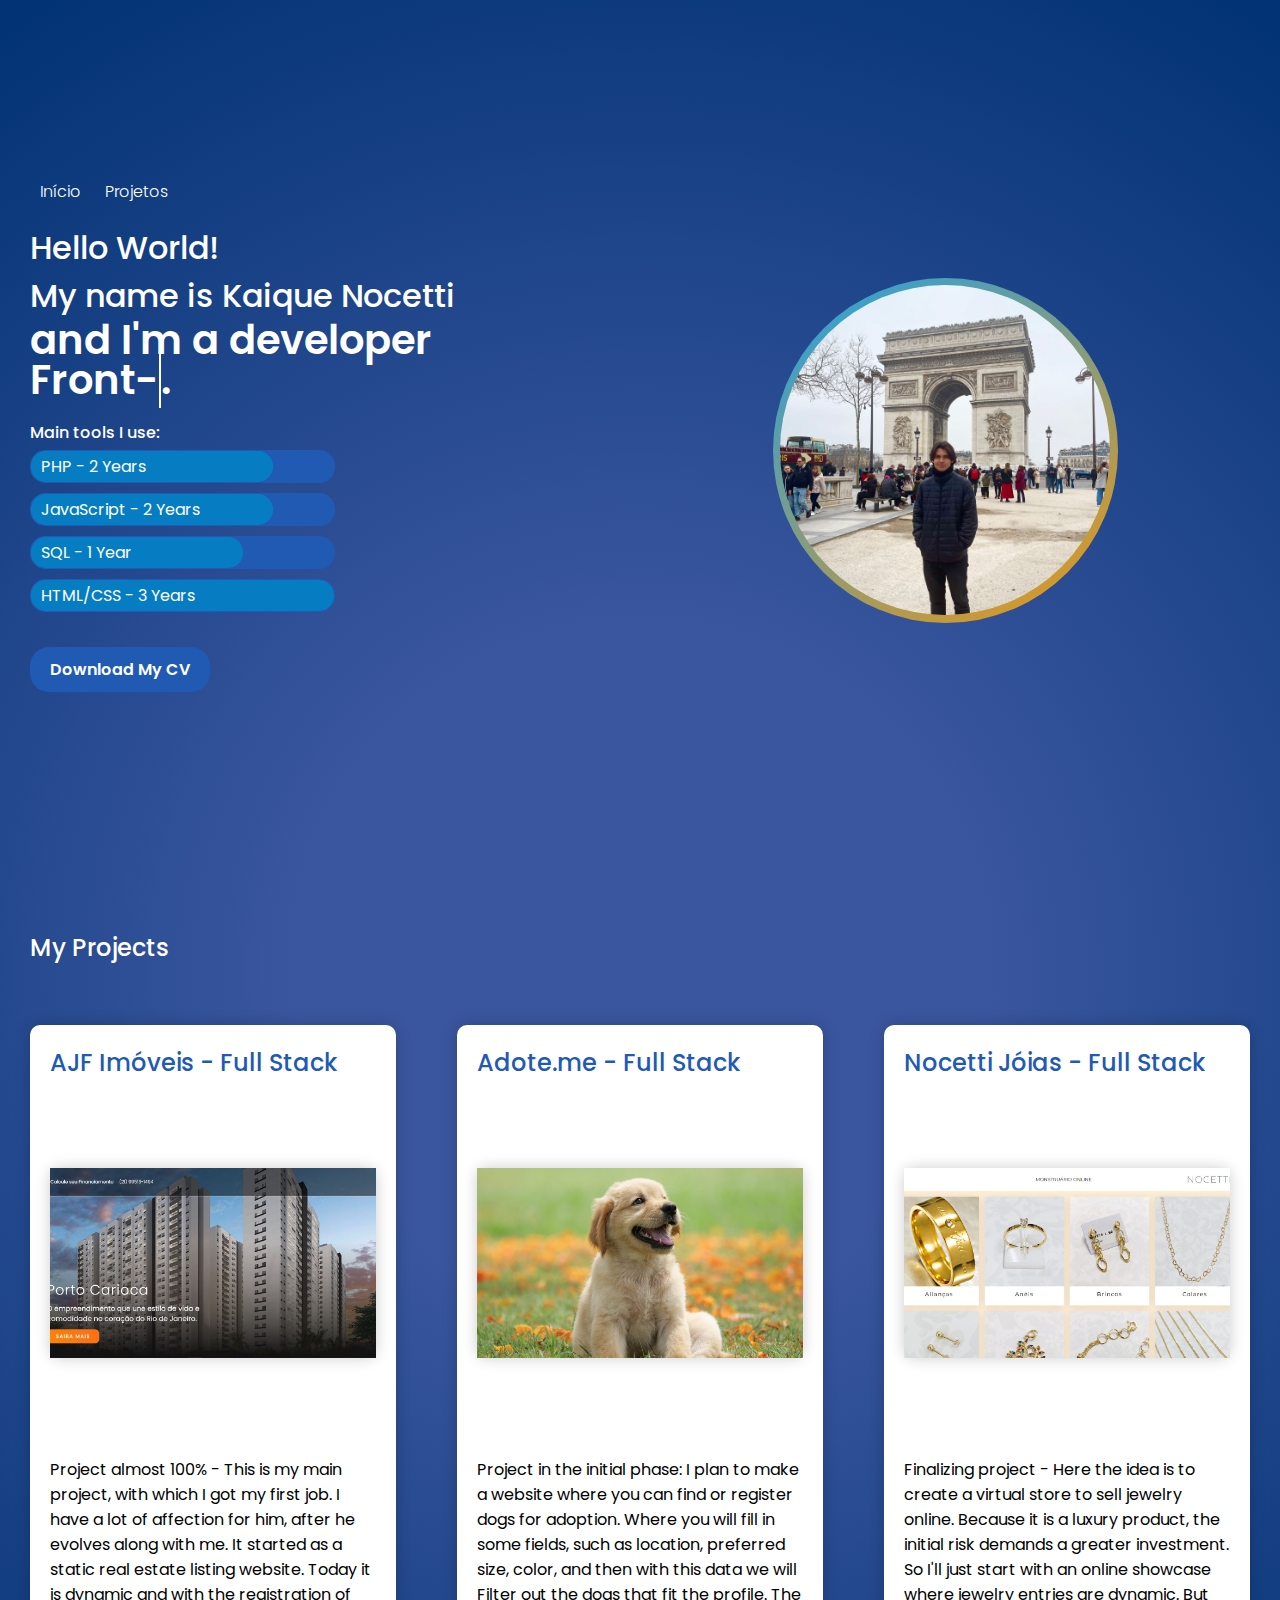
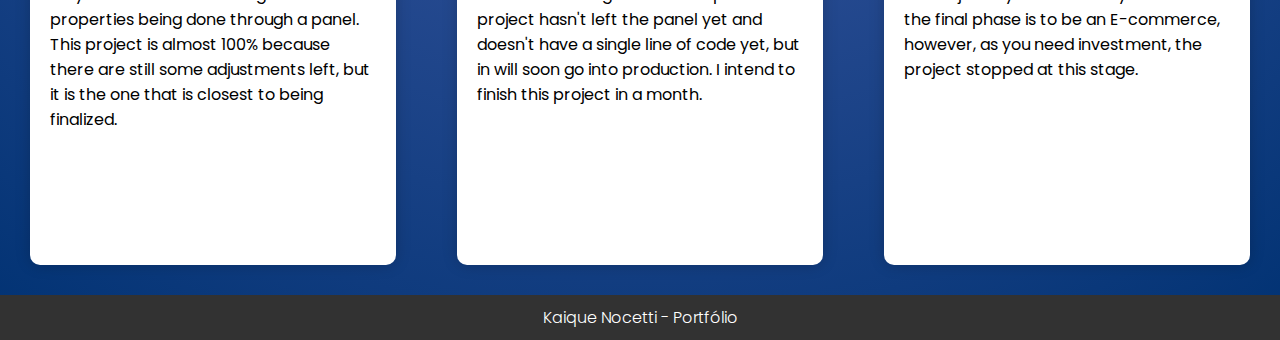
==== index.html @ 26775c8d "Update index.html" ====
<html><!DOCTYPE html>
<html>
<head>
 <meta charset="utf-8">
 <meta name="viewport" content="width=device-width, initial-scale=1">
 <title>Kaique Dev - Portfólio</title>
 <link rel="stylesheet" type="text/css" href="style.css">
 <link rel="stylesheet" href="https://cdnjs.cloudflare.com/ajax/libs/font-awesome/6.4.0/css/all.min.css" integrity="sha512-iecdLmaskl7CVkqkXNQ/ZH/XLlvWZOJyj7Yy7tcenmpD1ypASozpmT/E0iPtmFIB46ZmdtAc9eNBvH0H/ZpiBw==" crossorigin="anonymous" referrerpolicy="no-referrer" />
 <link rel="icon" href="img/logo.png">
</head>
<body class="bg">
<div class="hv100 w100 js-btw al-center p30 m-column">
<div class="js-btw column w50 h100 g20">
<header>
<a href="https://kaiqueno7.github.io/portifolio/">Início</a>
<button id="scroll">Projetos</button>
</header>

<div class="content-box">
 <h2>Hello World!</h2>
 <h2>My name is Kaique Nocetti</h2>
 <h1>and I'm a developer</h1>
 <h1><span class="text-animation" id="text-animation"></span>.</h1>	
</div>	
<div class="w50 js-center al-start column content-box">
 <p class="t-w">Main tools I use:</p>
 <div class="progress">
 <div class="temp w80">PHP - 2 Years</div>
 </div>
 <div class="progress">
   <div class="temp w80">JavaScript - 2 Years</div>
  </div>
  <div class="progress">
   <div class="temp w70">SQL - 1 Year</div>
  </div>
  <div class="progress">
   <div class="temp w100">HTML/CSS - 3 Years</div>
  </div>
  <a href="cv/KaiqueNocetti.pdf">Download My CV</a>
 </div>
<ul class="w100 js-start al-center sci">
  <li><a href="https://github.com/KaiqueNo7" target="_blank"><i class="fa-brands fa-github"></i></a></li>
  <li><a href="https://www.linkedin.com/in/kaique-nocetti-9950b7212/" target="_blank"><i class="fa-brands fa-linkedin"></i></a></li>
  <li><a href="https://www.youtube.com/channel/UCOuMMc9V-acGRgJgxd-MBmw" target="_blank"><i class="fa-brands fa-youtube"></i></a></li>
 </ul>
 </div>	
 <div class="w50 js-center al-center h100">
  <div class="circle">
   <img src="img/eu.jpeg"  alt="Minha foto">
  </div>
 </div>
</div>
<h2 class="t-w p30">My Projects</h2>
<div id="#projects" class="hv100 js-btw w100 p30 m-column">
 <div class="w33 js-btw al-start column card p20">
  <p class="t-b">AJF Imóveis - Full Stack</p>
  <div class="card-img js-center al-center m10-0">
   <img src="img/ajfimoveis.jpg" alt="Imagem do Site">
   <a href="https://ajfimoveis.com.br" target="_blank">Access</a>
  </div>
  <p class="m10-0 h300">Project almost 100% - This is my main project, with which I got my first job.
  I have a lot of affection for him, after he evolves along with me. It started as a static real estate listing website.
  Today it is dynamic and with the registration of properties being done through a panel. This project is almost 100%
  because there are still some adjustments left, but it is the one that is closest to being finalized.
  </p>
  <div class="w50 js-btw al-start">
   <i class="fa-brands fa-php php"></i>
   <i class="fa-brands fa-js js"></i>
   <i class="fa-brands fa-html5 html"></i>
   <i class="fa-brands fa-css3-alt css"></i>
  </div>
 </div>
 <div class="w33 js-btw al-start column card p20">
  <p class="t-b">Adote.me - Full Stack</p>
  <div class="card-img js-center al-center m10-0">
  <img src="img/adote-me.jpg" alt="Imagem do Site">
  <a href="#">Under development</a>
 </div>
<p class="m10-0 h300">Project in the initial phase: I plan to make a website where you can find or register dogs for
 adoption. Where you will fill in some fields, such as location, preferred size,  color, and then with this data we will
 Filter out the dogs that fit the profile. The project hasn't left the panel yet and doesn't have a single line of code yet, but in
 will soon go into production. I intend to finish this project in a month.
</p>
<div class="w50 js-btw al-start">
 <i class="fa-brands fa-php php"></i>
 <i class="fa-brands fa-js js"></i>
 <i class="fa-brands fa-html5 html"></i>
 <i class="fa-brands fa-css3-alt css"></i>
</div>
</div>
<div class="w33 js-btw al-start column card p20">
 <p class="t-b">Nocetti Jóias - Full Stack</p>
 <div class="card-img js-center al-center m10-0">
  <img src="img/nocettis.jpg" alt="Imagem do Site">
  <a href="#">Under development</a>
 </div>

 <p class="m10-0 h300">Finalizing project - Here the idea is to create a virtual store to sell jewelry online.
  Because it is a luxury product, the initial risk demands a greater investment. So I'll just start with
  an online showcase where jewelry entries are dynamic. But the final phase is to be an E-commerce, however, as you need
  investment, the project stopped at this stage.
 </p>
 <div class="w50 js-btw al-start">
   <i class="fa-brands fa-php php"></i>
   <i class="fa-brands fa-js js"></i>
   <i class="fa-brands fa-html5 html"></i>
   <i class="fa-brands fa-css3-alt css"></i>
  </div>
 </div>
</div>
<footer><p>Kaique Nocetti - Portfólio</p></footer>
</body>
<script type="module" src="scripts.js"></script>
</html>
---- style.css ----
@import url('https://fonts.googleapis.com/css?family=Poppins: 100,200,300,400,500,600,700,800,900');

* {
	margin: 0;
	padding: 0;
	box-sizing: border-box;
	font-family: 'Poppins',sans-serif;
}

:root {
	--background: radial-gradient(circle, rgba(58,86,159,1) 29%, rgba(2,51,116,1) 98%);
	--branco: #fff;
	--vermelho: #f00;
	--azul: #215ab3;
	--sombra: 0 0 15px rgba(0,0,0,0.2);
	--php: #7a86b8;
	--js: #f0db4f;
	--htlm: #e34c26;
	--css: #264de4;
}

.t-w {
	font-weight: 500;
	color: var(--branco);
}

.t-b {
	font-size: 1.5em;
	font-weight: 500;
	color: var(--azul);
}

.css {
	color: var(--css);
}

.js {
	color: var(--js);
}

.html {
	color: var(--htlm);
}

.php {
	color: var(--php);
}

.bg {
	background: var(--background);
}

.h100 {
	height: 100%;
}

.h300 {
	height: 300px;
}

.hv100 {
	min-height: 100vh;
}

.w10 {
    width: 10%;
}

.w20 {
    width: 20%;
}

.w30 {
    width: 30%;
}

.w33 {
    width: 30%;
}

.w40 {
    width: 40%;
}

.w50 {
    width: 50%;
}

.w60 {
    width: 60%;
}

.w70 {
    width: 70%;
}

.w80 {
    width: 80%;
}

.w90 {
    width: 90%;
}

.w100 {
    width: 100%;
}

.g20 {
	gap: 20px;
}

.p10 {
    padding: 10px;
}

.p20 {
    padding: 20px;
}

.p30 {
    padding: 30px;
}

.p40 {
    padding: 40px;
}

.p50 {
    padding: 50px;
}

.p60 {
    padding: 60px;
}

.p70 {
    padding: 70px;
}

.p80 {
    padding: 80px;
}

.p90 {
    padding: 90px;
}

.m10-0 {
	margin: 10px 0;
}

.p100 {
    padding: 100px;
}

.p30-10 {
    padding: 30px 10px;
}

.p10-30 {
    padding: 10px 30px;
}

.p24-08 {
    padding: 24px 08px;
}

.m10 {
    margin: 10px;
}

.m20 {
    margin: 20px;
}

.m30 {
    margin: 30px;
}

.m40 {
    margin: 40px;
}

.m50 {
    margin: 50px;
}

.m60 {
    margin: 60px;
}

.m70 {
    margin: 70px;
}

.m80 {
    margin: 80px;
}

.m90 {
    margin: 90px;
}

.m100 {
    margin: 100px;
}

.m30-10 {
    margin: 30px 10px;
}

.m10-30 {
    margin: 10px 30px;
}

.m24-08 {
    margin: 24px 08px;
}

.js-start {
    position: relative;
    display: flex;
    justify-content: start;
}

.js-center {
    position: relative;
    display: flex;
    justify-content: center;
}

.js-end {
    position: relative;
    display: flex;
    justify-content: end;
}

.js-btw {
    position: relative;
    display: flex;
    justify-content: space-between;
}

.js-ard {
    position: relative;
    display: flex;
    justify-content: space-around;
}

.al-start {
    align-items: start;
}

.al-center {
    align-items: center;
}

.al-end {
    align-items: end;
}

.column {
	flex-direction: column;
}

header a,
header button {
	font-size: 1em;
	color: var(--branco);;
	font-weight: 300;
	text-decoration: none;
	margin: 0 10px;
	cursor: pointer;
	transition: 0.3s;
	border: none;
	background: transparent;
}

header a:hover {
	color: #d5d5d5;
}

.circle {
	position: relative;
	width: 345px;
	height: 345px;
	border-radius: 50%;
	display: flex;
    justify-content: center;
    align-items: center;
    overflow: hidden;
}

.circle::before {
	content: '';
	position: absolute;
	inset: -20px 0px;
	background: linear-gradient(325deg, #F4970B, #1BA1ED);
	transition: 0.5s;
	animation: animate 4s linear infinite;
	z-index: 1;
}

.circle:hover::before {
	inset: -10px 140px;
}

@keyframes animate
{
	0% {
		transform: rotate(0deg);
	}

	100% {
		transform: rotate(360deg);
	}
}

.circle::after {
	content: '';
	position: absolute;
	inset: 6px;
	background: var(--branco);;
	border-radius: 50%;
}

.circle img {
	width: 330px;
	height: 330px;
	border-radius: 50%;
	z-index: 2;
}

.content-box h2 {
	color: var(--branco);;
	font-size: 2em;
	font-weight: 500;
}

.content-box h1 {
	color: var(--branco);;
    font-size: 2.5em;
    font-weight: 600;
    line-height: 40px;
}

.text-project h2 {
	color: #333;
	font-size: 2em;
	font-weight: 600;
}

.text-project p {
	color: #333;
    font-size: 1em;
    font-weight: 500;
}

.content-box a {
	position: relative;
	display: inline-block;
	font-size: 1em;
	color: var(--branco);;
	font-weight: 600;
	padding: 10px 20px;
	background: var(--azul);;
	border-radius: 19px;
	margin: 30px 0 10px;
	text-decoration: none;
	z-index: 1;
	transition: 0.5s;
	transform-origin: left;
}

.content-box a:hover {
	background: var(--branco);;
	color: var(--azul);;
}

.sci li {
	list-style: none;
}

.sci li a {
	font-size: 2em;
	text-decoration: none;
	color: var(--branco);;
	margin: 0 10px;
	transition: transform 0.3s;
}

.sci li a i{
	transition: 0.3s;
}

.sci li a:hover i{
	transform: translateY(-10px);
}

.text-animation {
  animation: typing 3s steps(40, end);
  overflow: hidden;
  white-space: nowrap;
  border-right: 2px solid var(--branco);;
}

@keyframes typing {
  from { width: 0 }
}

.progress {
	border: 1px solid var(--azul);
	margin: 5px 0;
	background: var(--azul);
	width: 100%;
	border-radius: 15px;
}

.temp {
	background-color: #067dc2;
	border-radius: 15px;
	padding: 3px 10px;
	color: var(--branco);
}

.card {
	background: var(--branco);
	box-shadow: var(--sombra);
	border-radius: 10px;
}

.card-img {
	position: relative;
	width: 100%;
	height: 190px;
	box-shadow: var(--sombra);
	border-radius: 9px;
}

.card-img a {
	position: relative;
	text-decoration: none;
	padding: 5px 10px;
	background: var(--azul);
	border-radius: 9px;
	color: var(--branco);
	z-index: 3;
	opacity: 0;
	transition: 0.3s;
	transform: scale(0.1);
}

.card-img:hover::before,
.card-img:hover a{
	opacity: 1;
	transform: scale(1);
}

.card-img::before {
	content: '';
    position: absolute;
    bottom: 0;
    left: 0;
    width: 100%;
    height: 100%;
	background: rgba(0,0,0,0.2);
    border-radius: 9px;
	opacity: 0;
    z-index: 2;
	transition: 0.3s;
}

.card-img img {
	position: absolute;
	top: 0;
	left: 0;
	width: 100%;
	height: 100%;
	object-fit: cover;
}

.css, .html, .php, .js {
	font-size: 2em;
}

footer {
	padding: 10px;
	text-align: center;
	background: #323232;
}

footer p {
	color: var(--branco);;
	font-weight: 300;
	font-size: 1em;
}

@media screen and (max-width: 990px) {
	.w50, .w33 {
		width: 100%;
	}

	.card {
		margin: 20px 0;
	}

	.card-img {
		height: 370px;
		margin: 10px 0;
	}

	.m-column {
		flex-direction: column;
	}
}
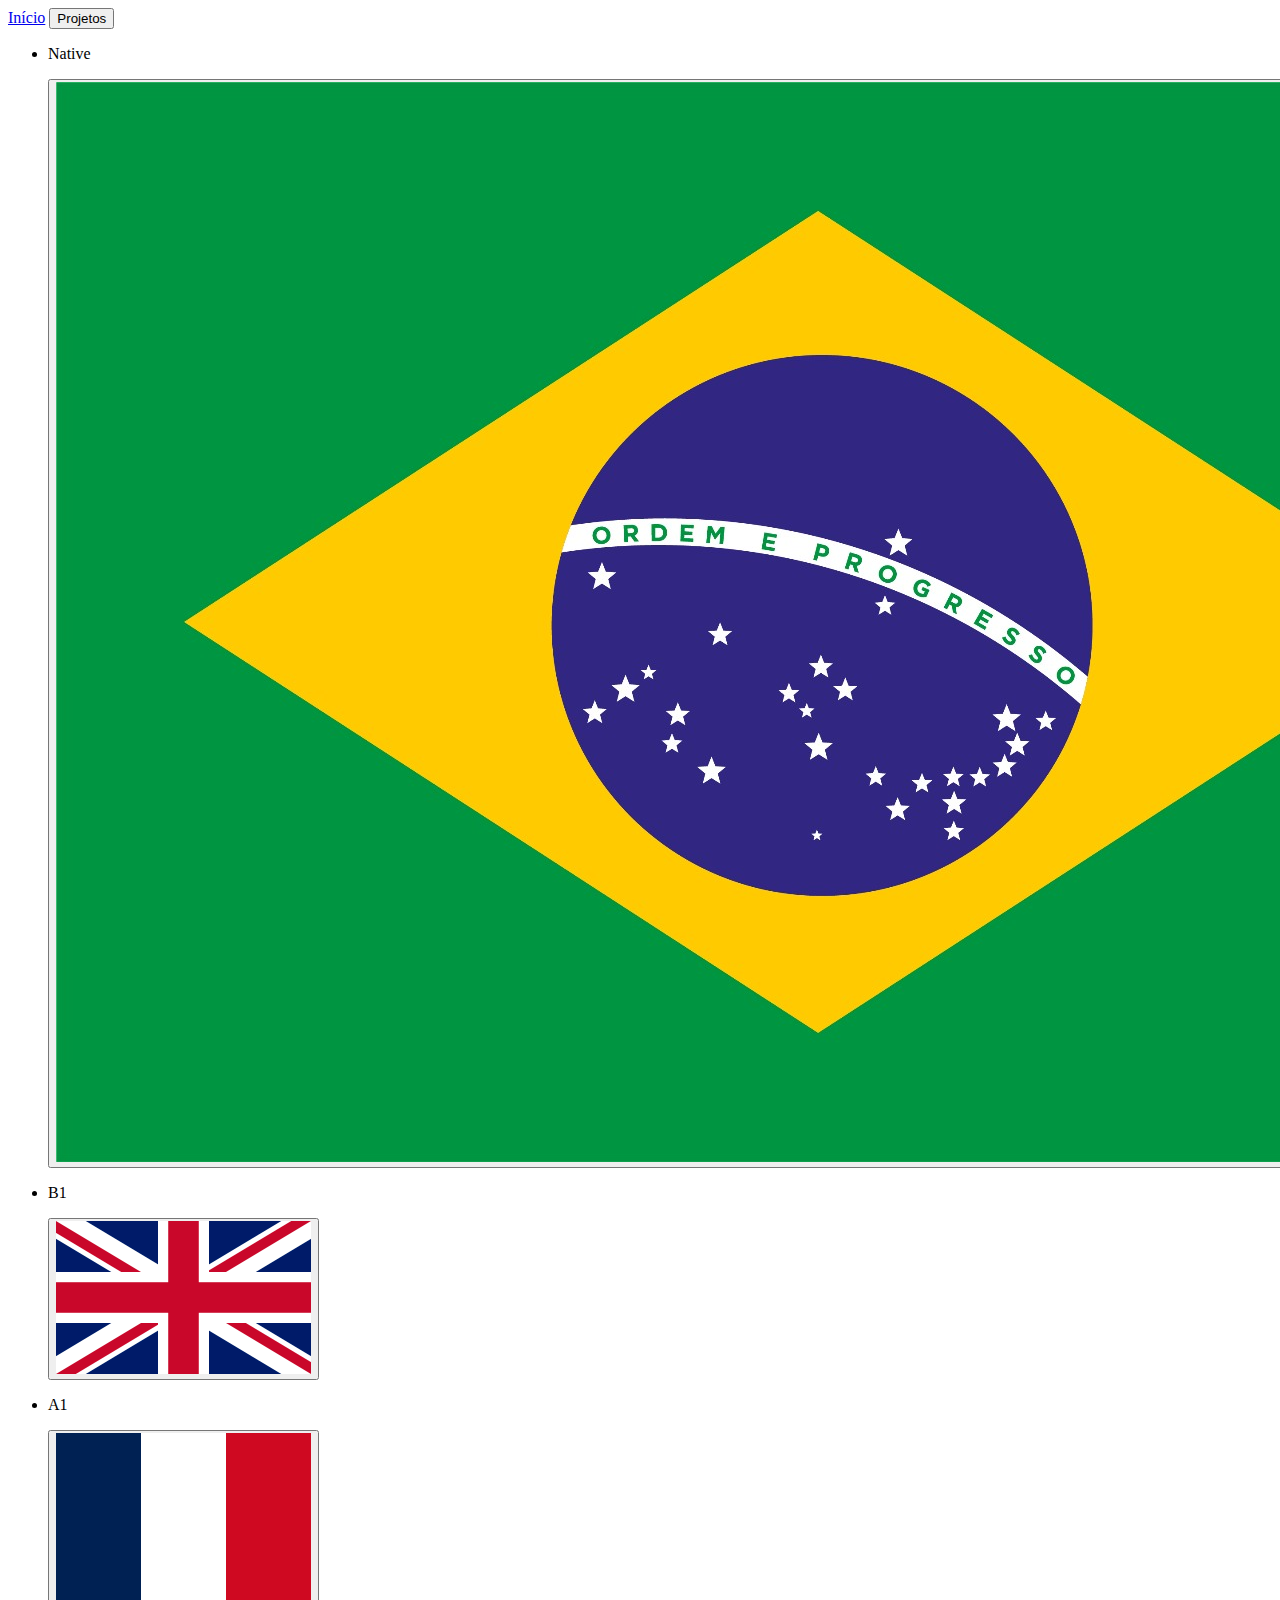
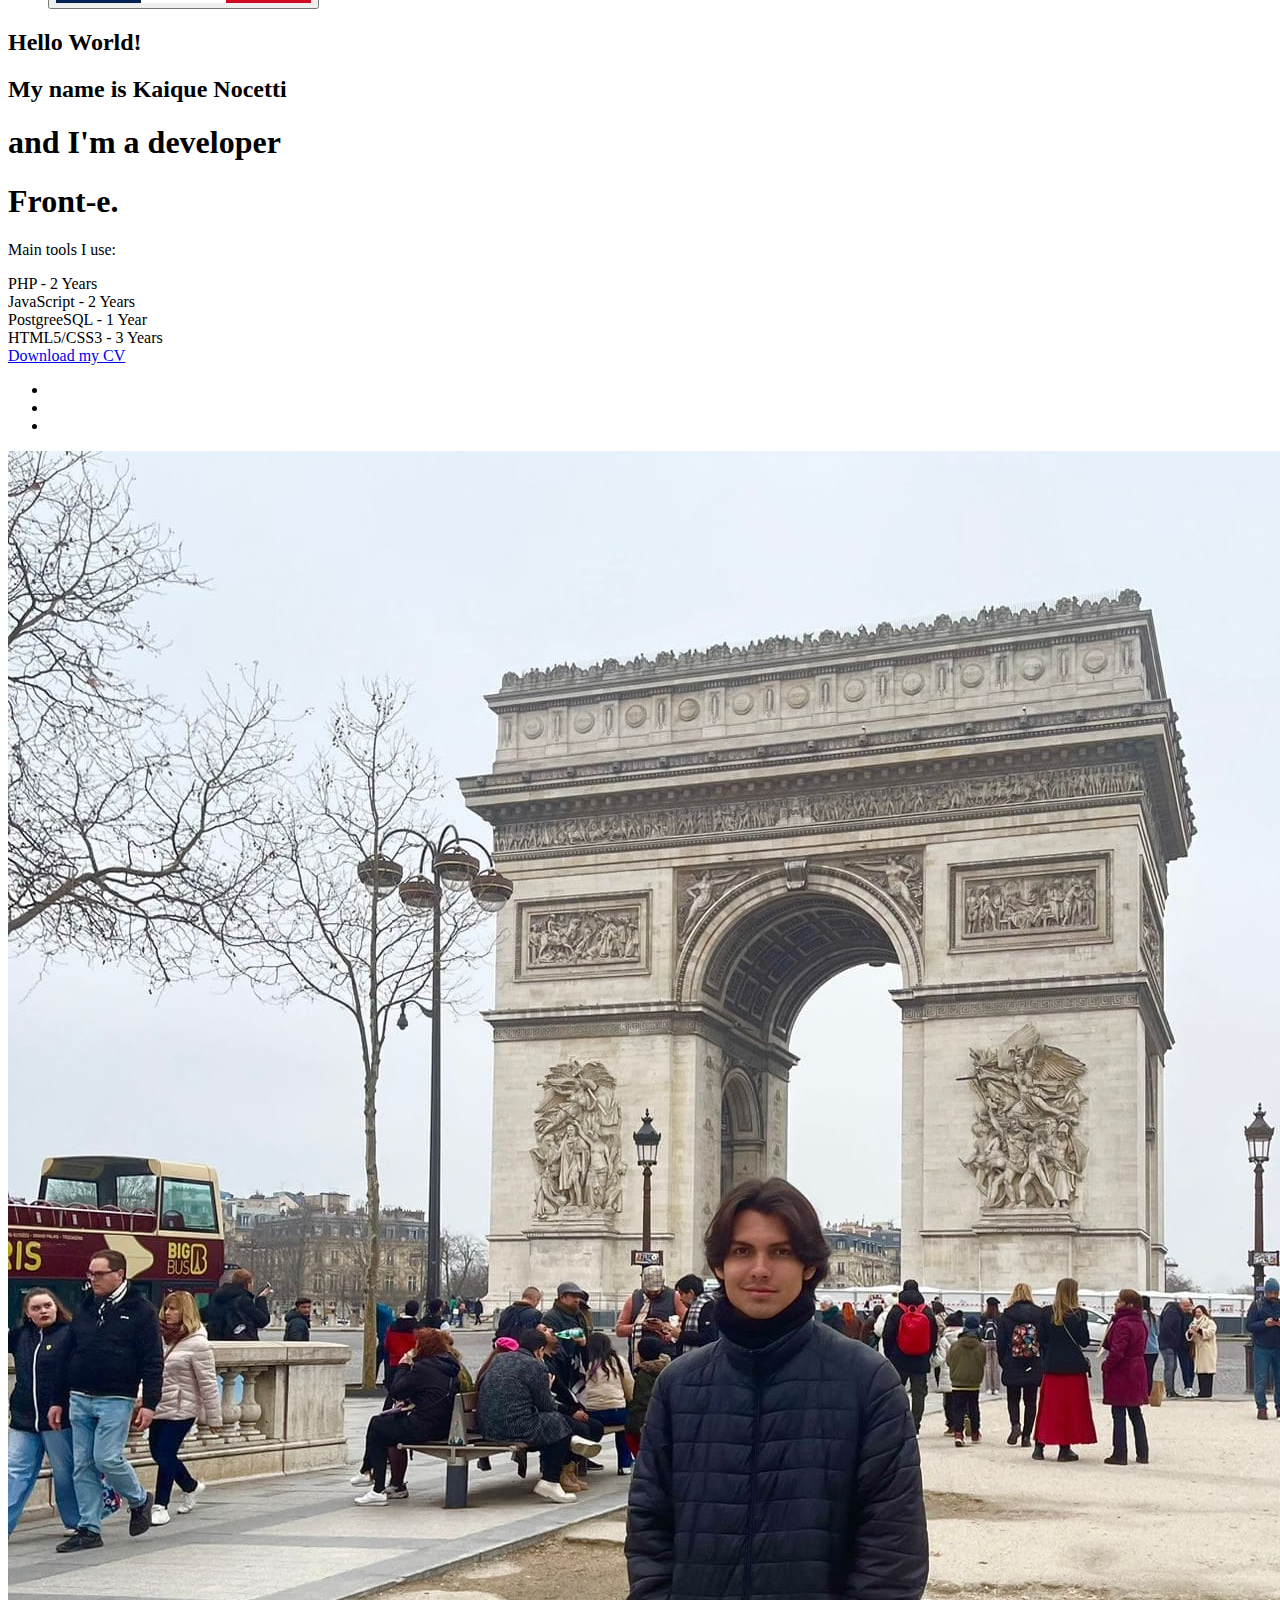
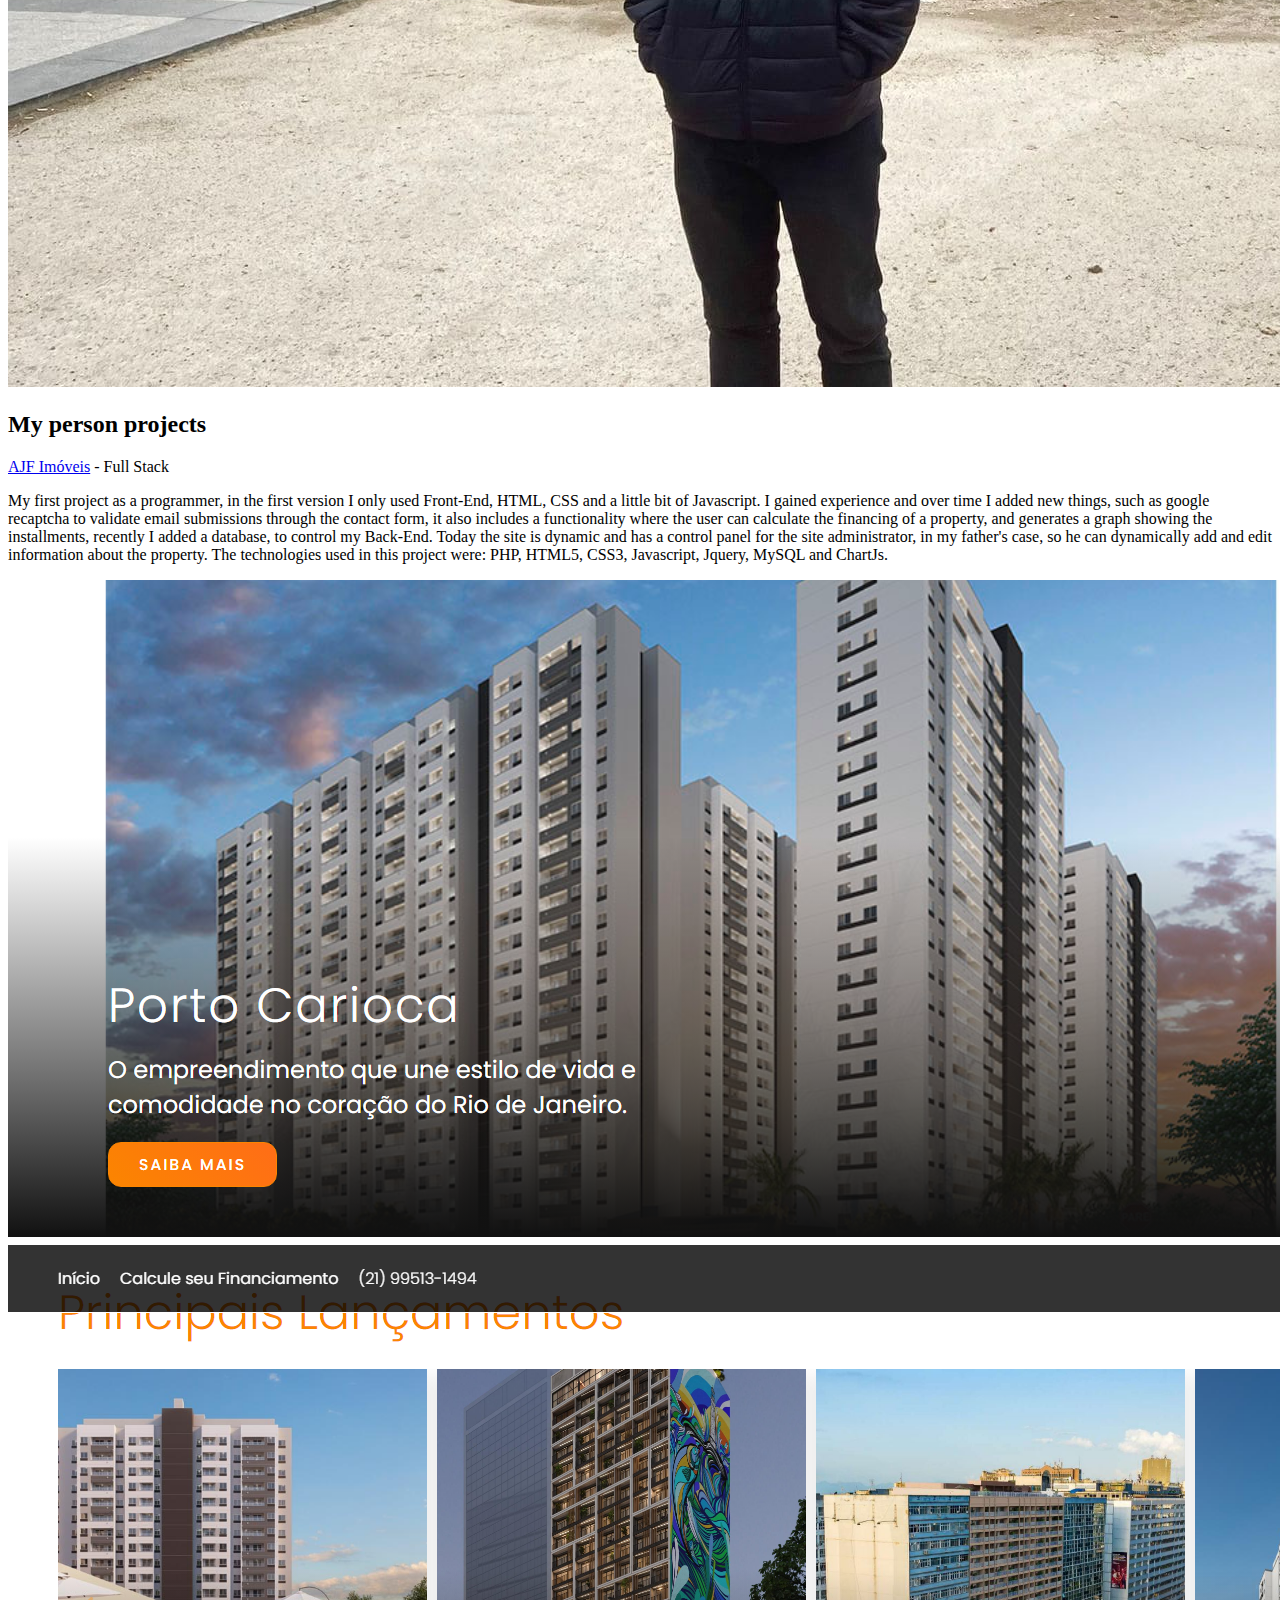
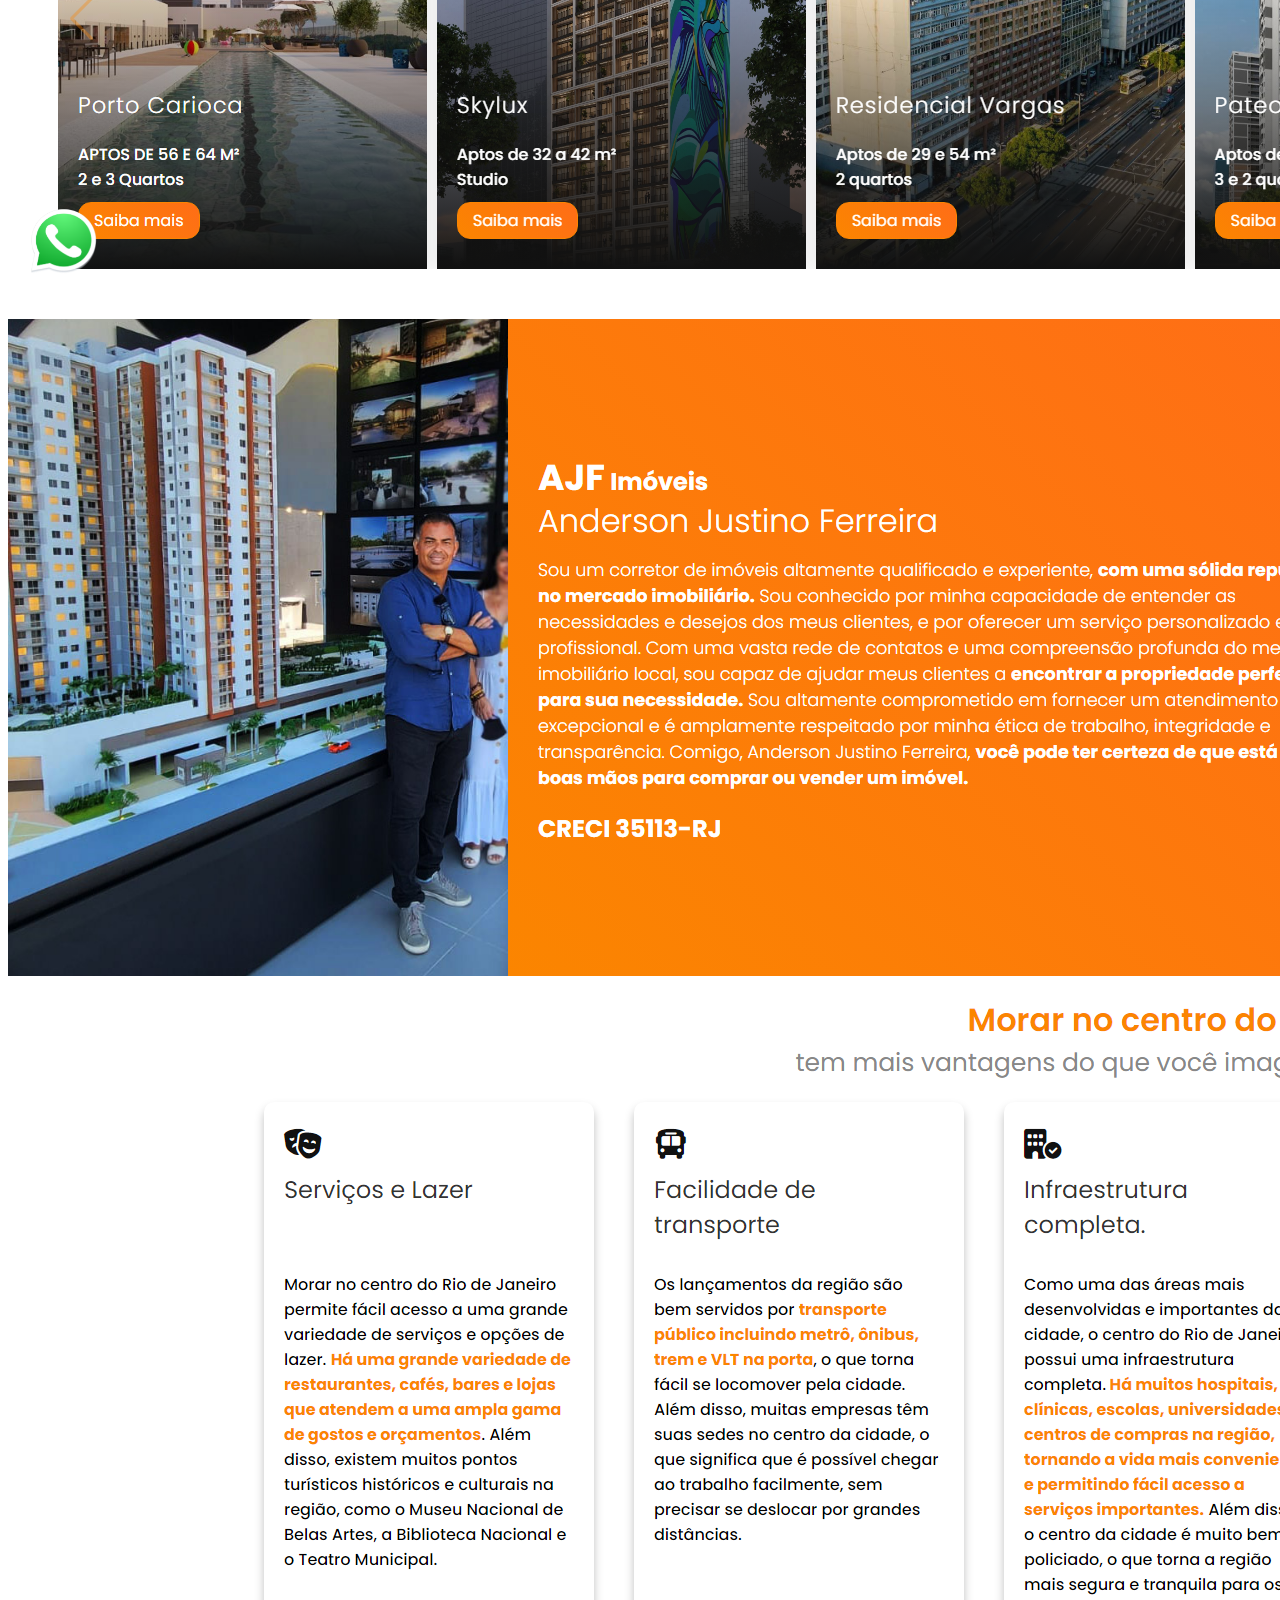
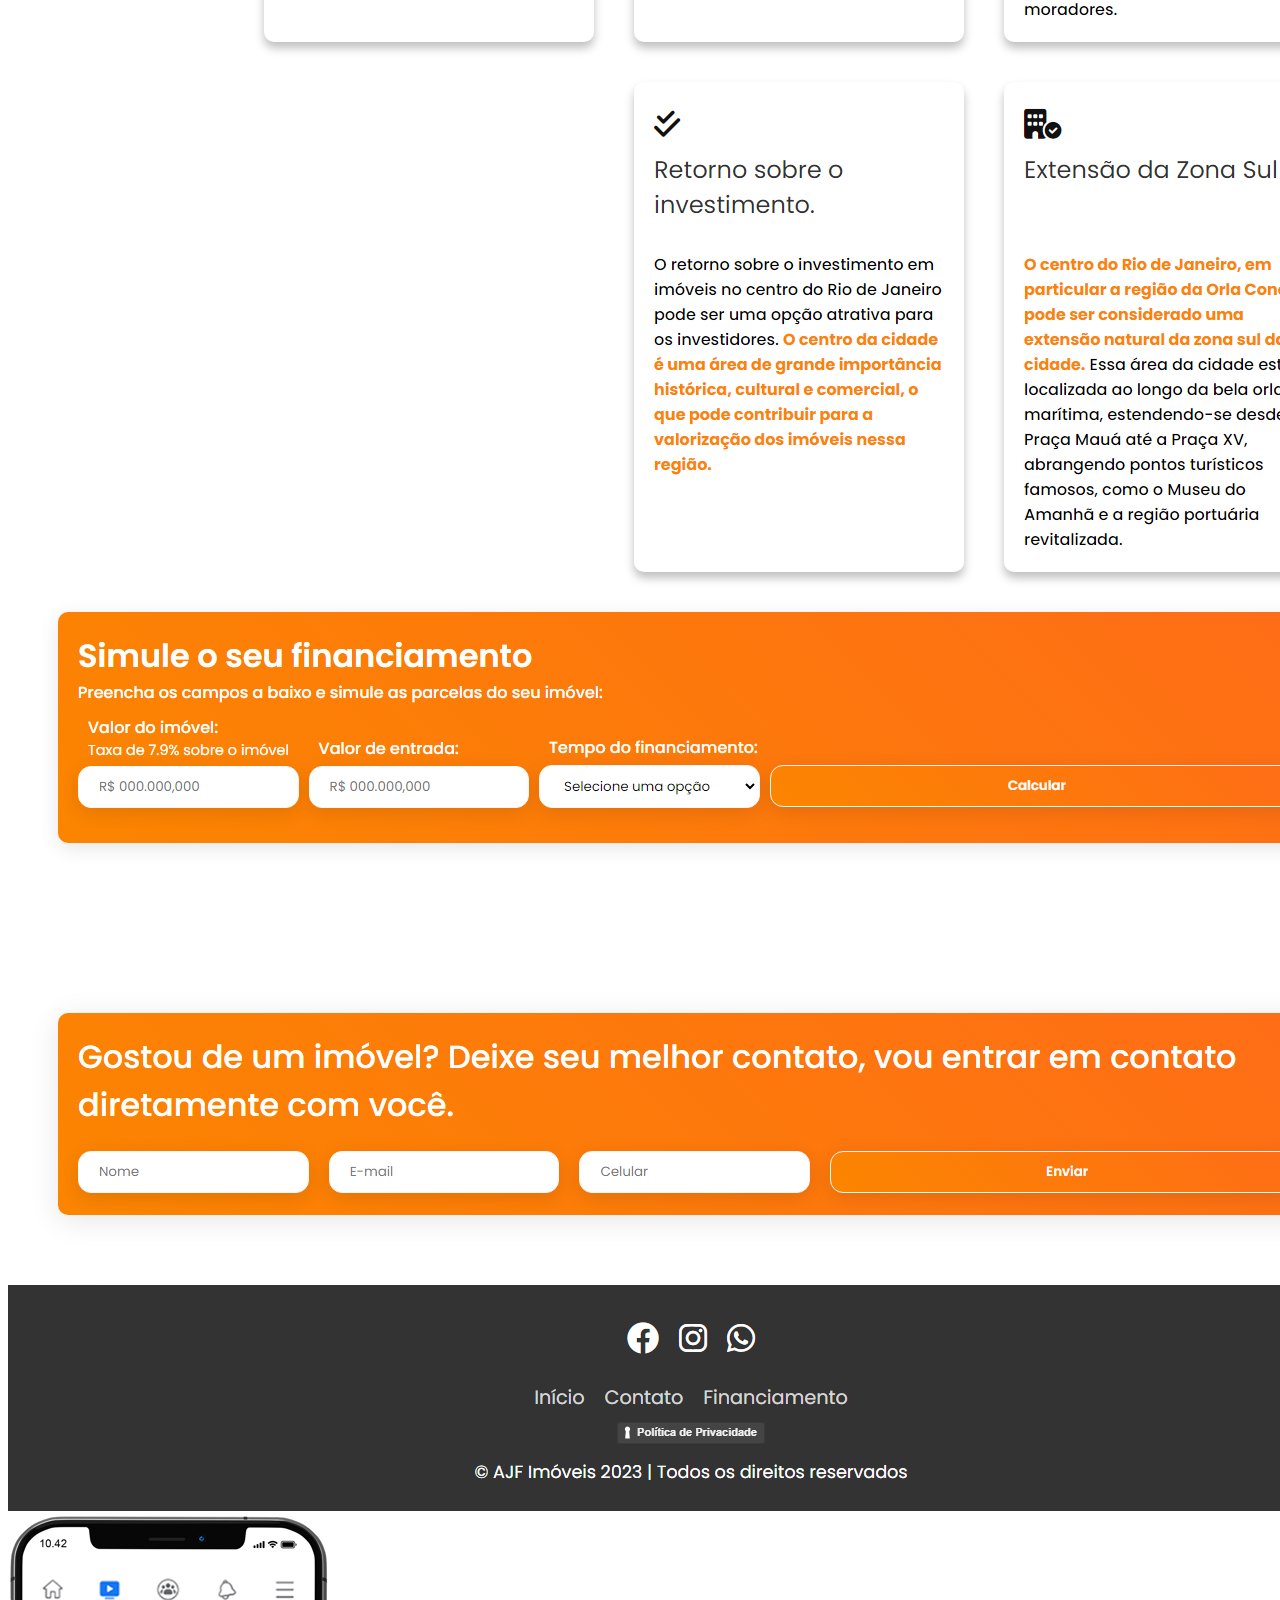
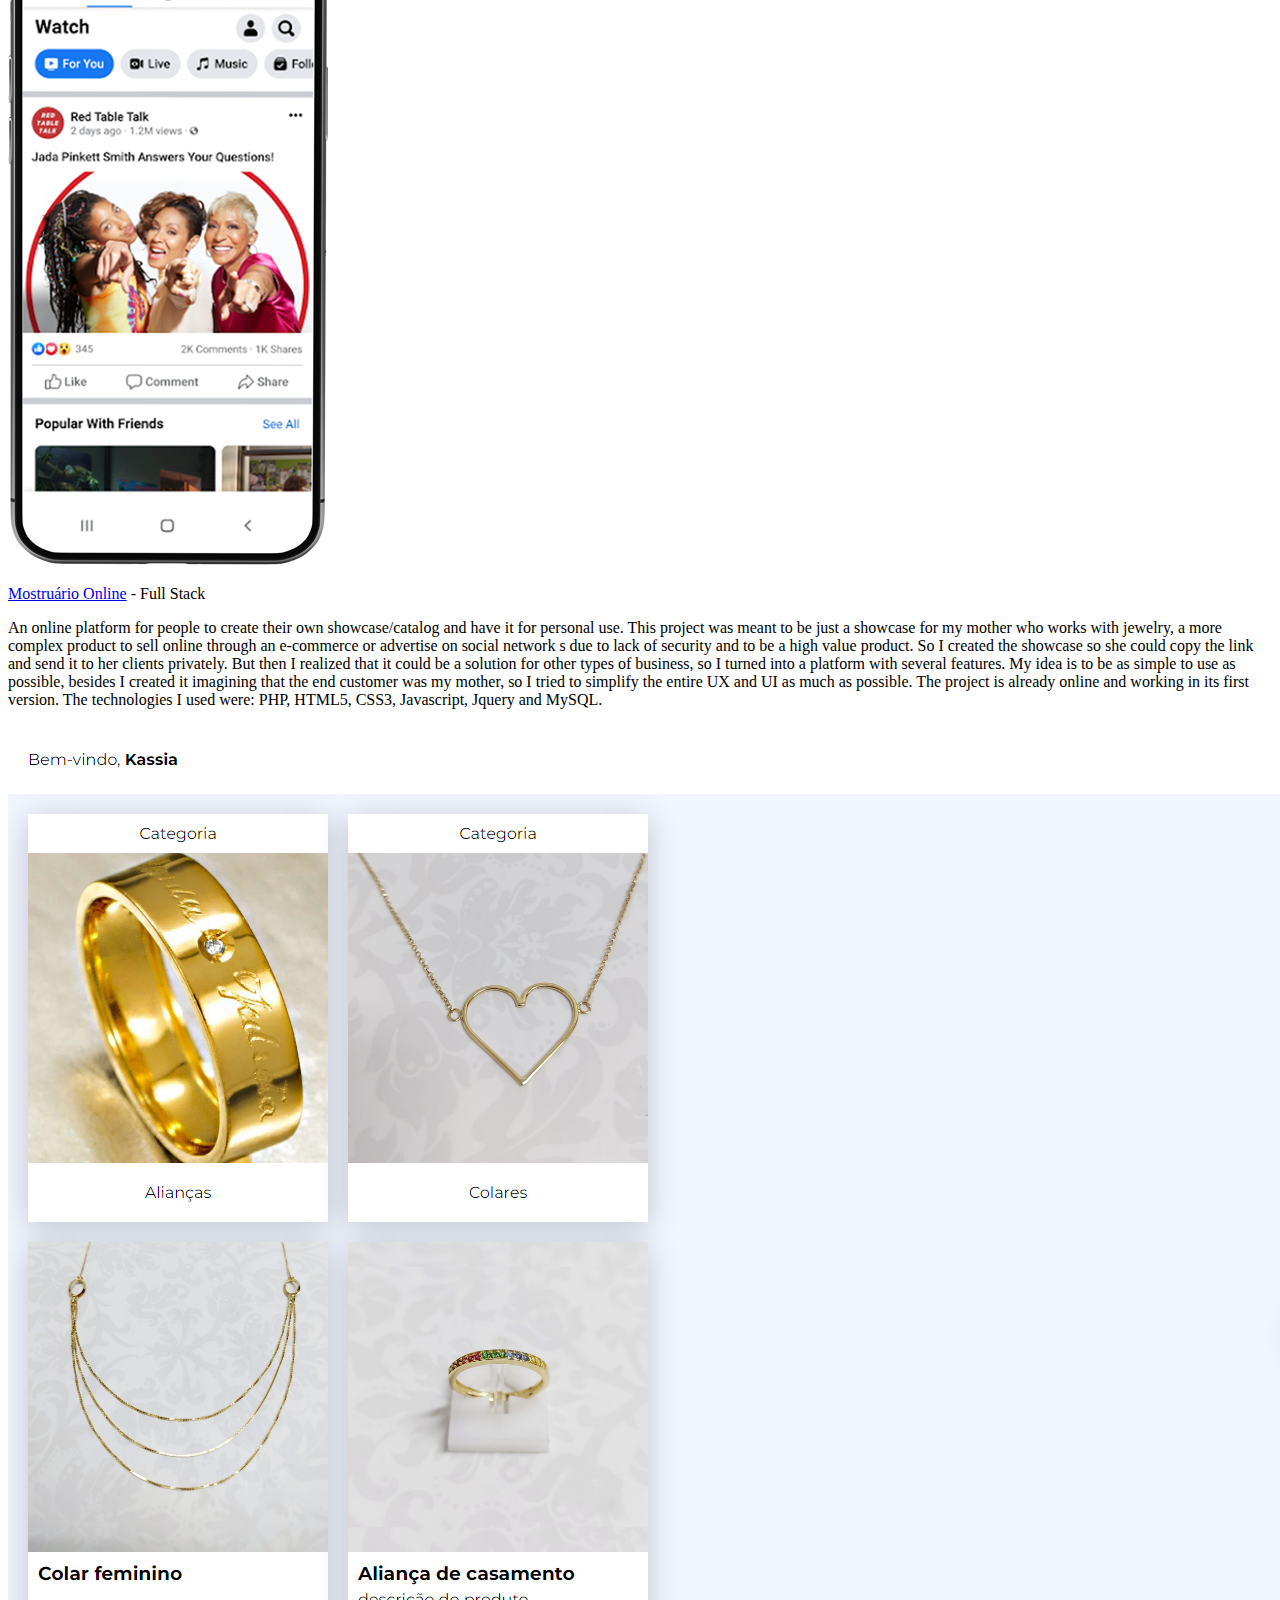
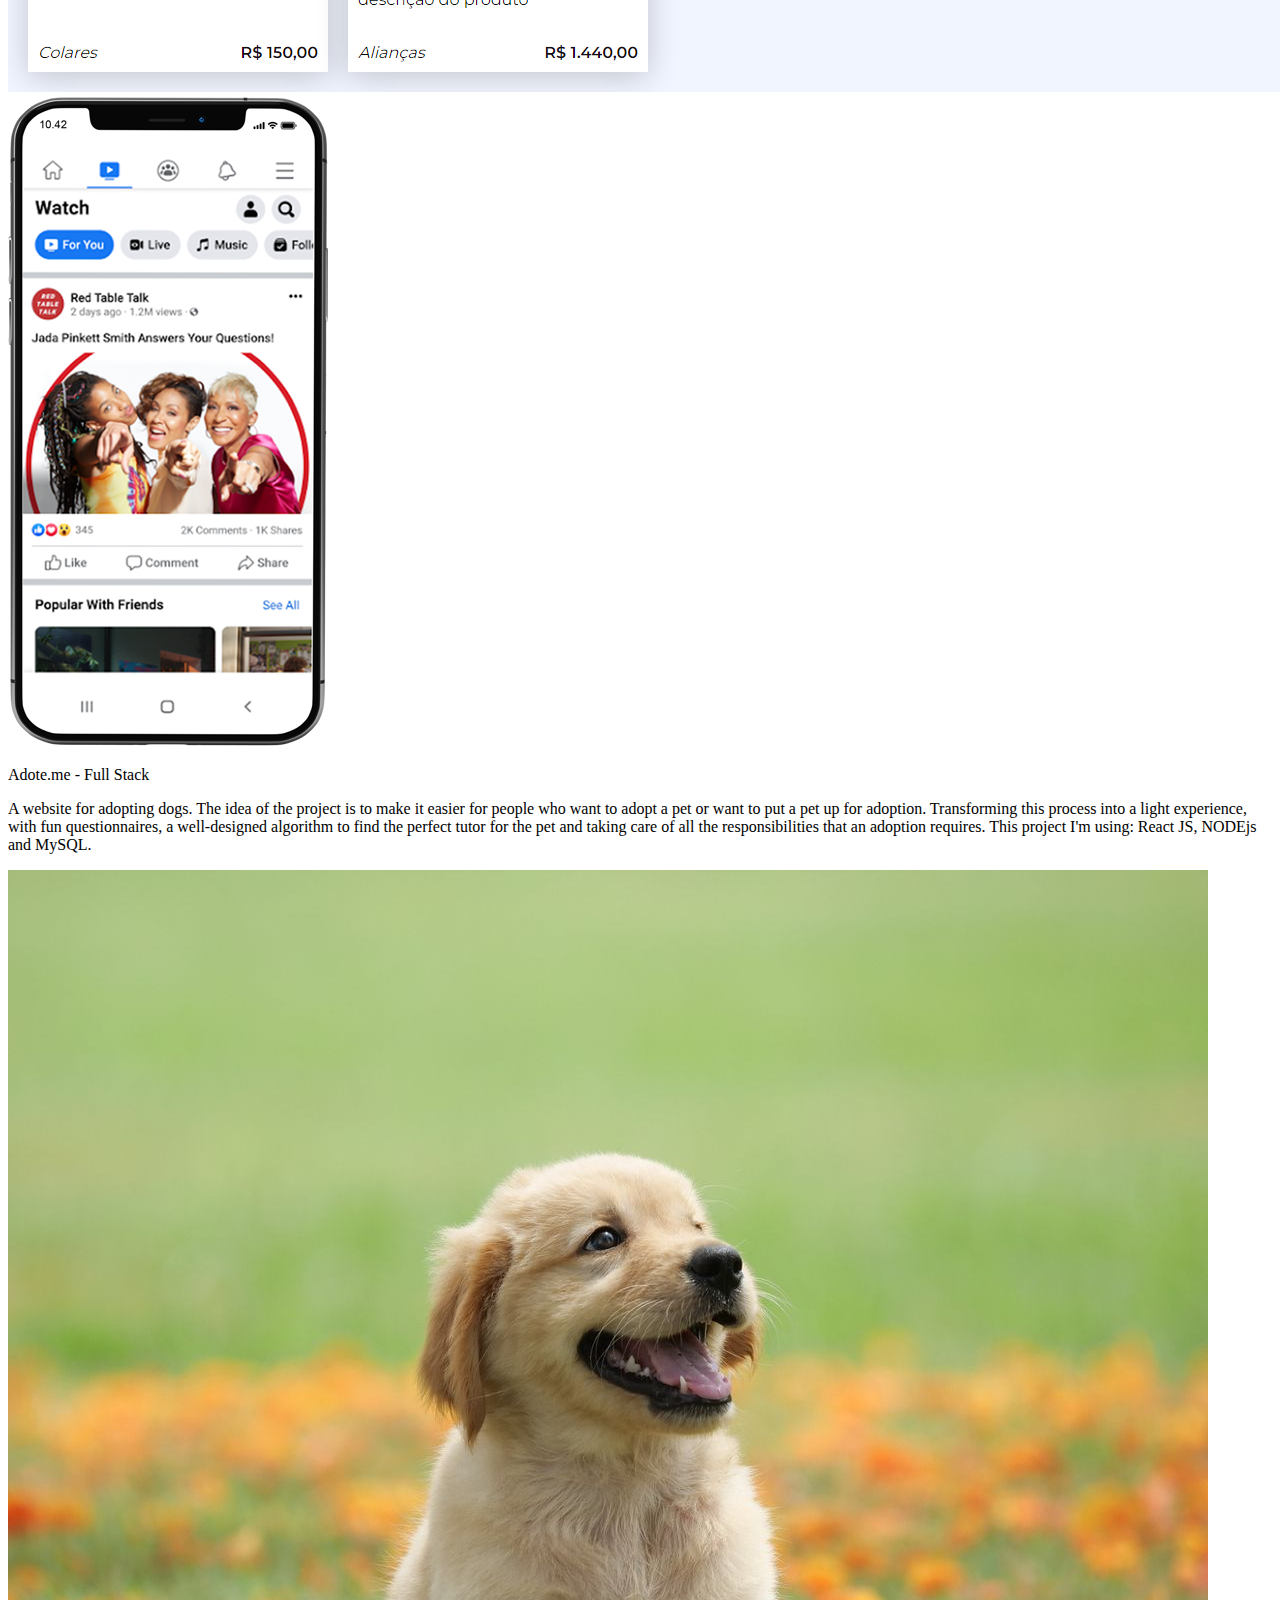
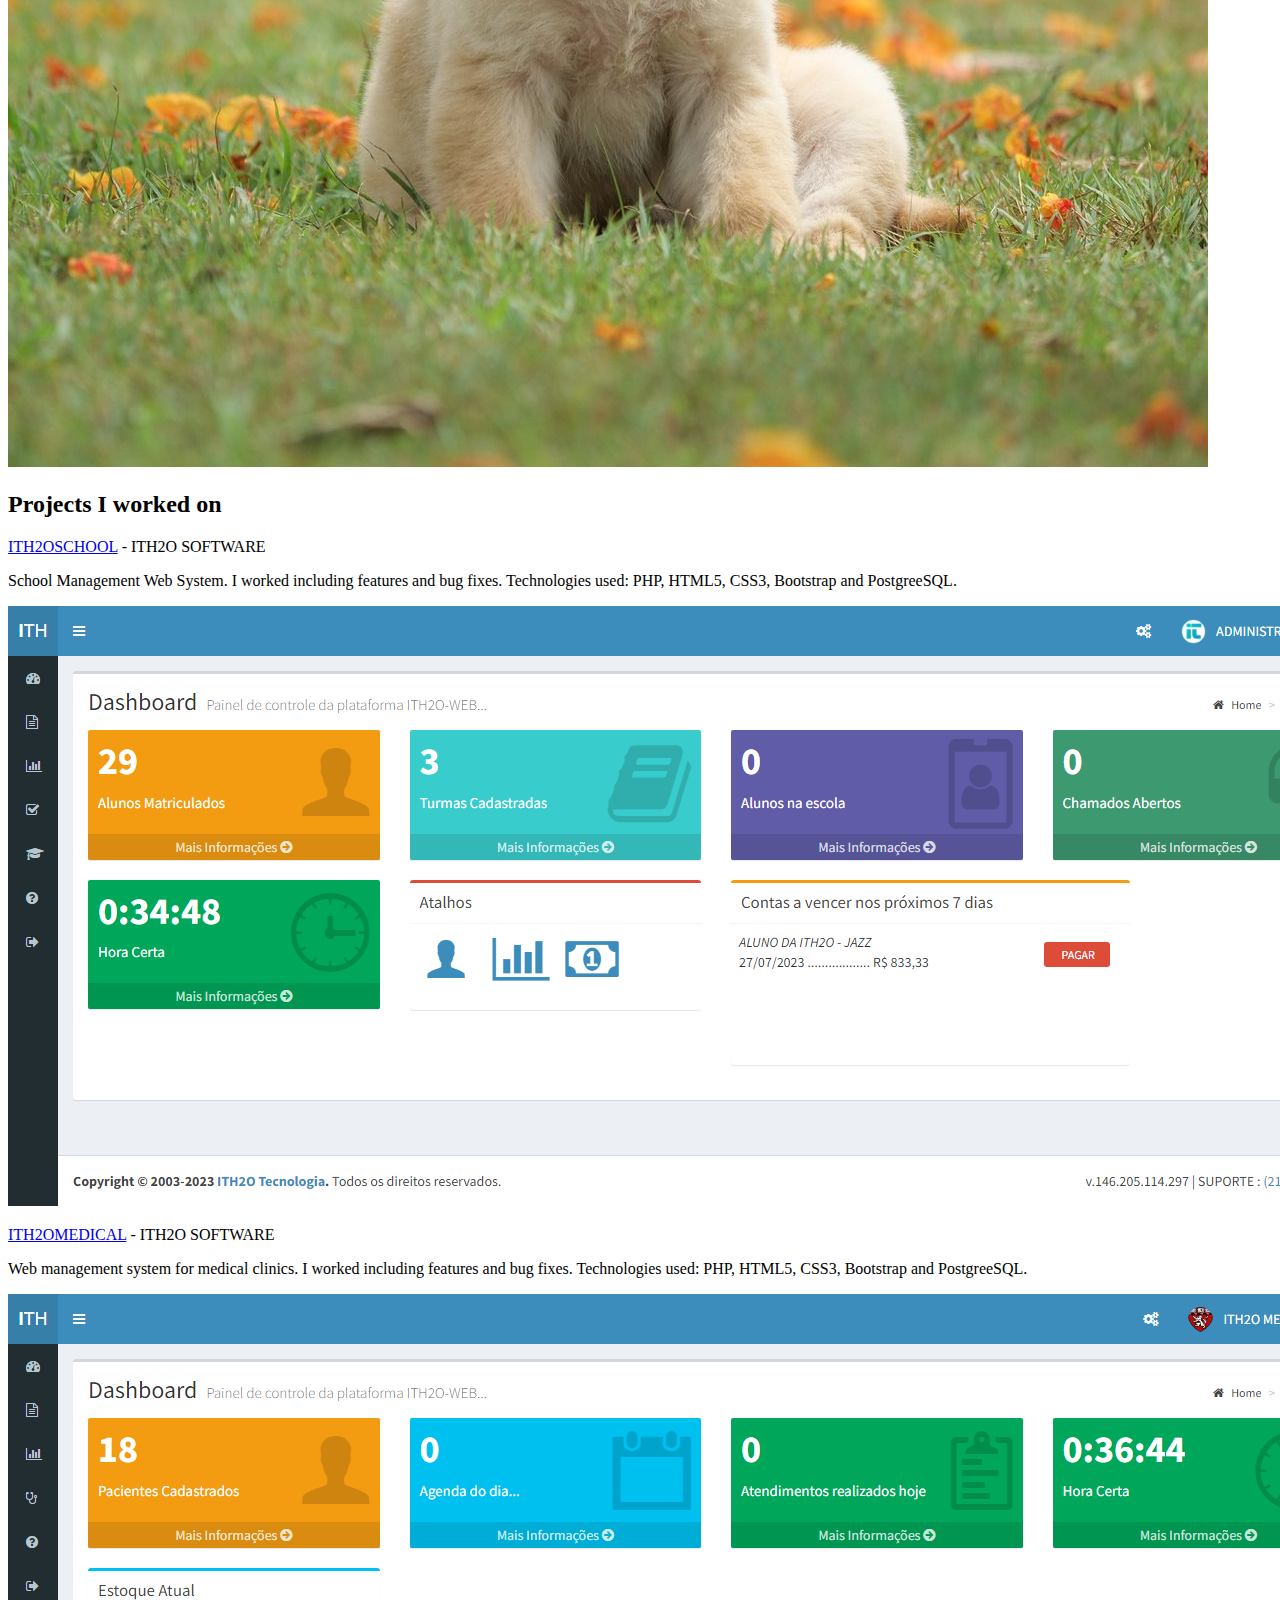
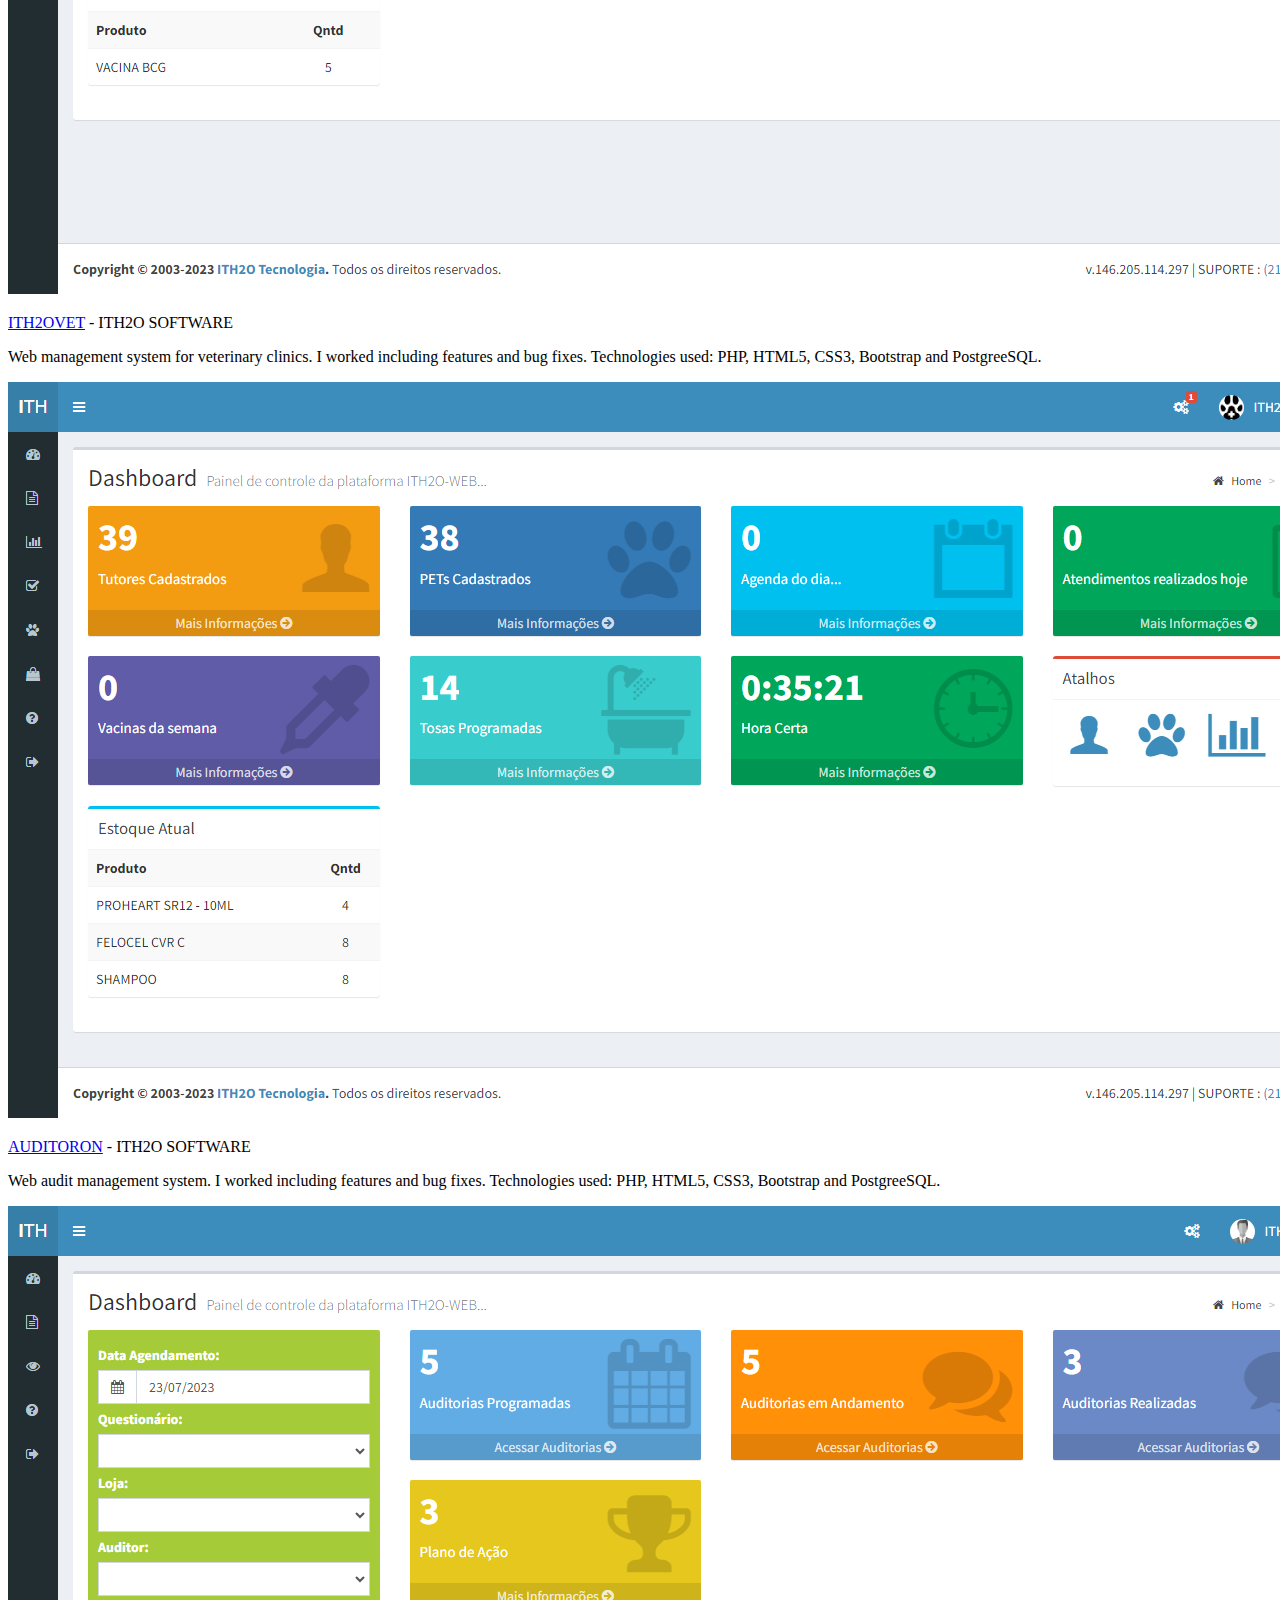
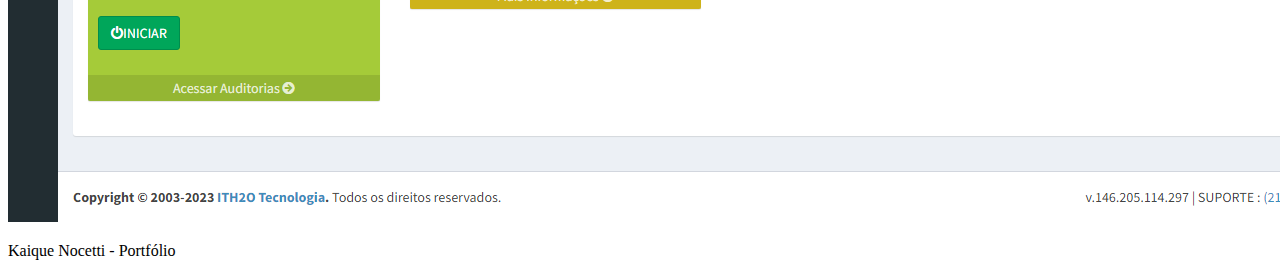
==== commit b24bda98: "Add files via upload" ====
--- a/index.html
+++ b/index.html
@@ -1,114 +1,246 @@
-<html><!DOCTYPE html>
-<html>
+<!DOCTYPE html>
+<html lang="en">
 <head>
- <meta charset="utf-8">
- <meta name="viewport" content="width=device-width, initial-scale=1">
- <title>Kaique Dev - Portfólio</title>
- <link rel="stylesheet" type="text/css" href="style.css">
- <link rel="stylesheet" href="https://cdnjs.cloudflare.com/ajax/libs/font-awesome/6.4.0/css/all.min.css" integrity="sha512-iecdLmaskl7CVkqkXNQ/ZH/XLlvWZOJyj7Yy7tcenmpD1ypASozpmT/E0iPtmFIB46ZmdtAc9eNBvH0H/ZpiBw==" crossorigin="anonymous" referrerpolicy="no-referrer" />
- <link rel="icon" href="img/logo.png">
+	<meta charset="utf-8">
+	<meta name="viewport" content="width=device-width, initial-scale=1">
+	<title>Kaique Dev - Portfólio</title>
+	<link rel="stylesheet" type="text/css" href="css/style.css">
+	<link rel="stylesheet" href="https://cdnjs.cloudflare.com/ajax/libs/font-awesome/6.4.0/css/all.min.css" integrity="sha512-iecdLmaskl7CVkqkXNQ/ZH/XLlvWZOJyj7Yy7tcenmpD1ypASozpmT/E0iPtmFIB46ZmdtAc9eNBvH0H/ZpiBw==" crossorigin="anonymous" referrerpolicy="no-referrer" />
+	<link rel="icon" href="img/logo.png">
 </head>
 <body class="bg">
-<div class="hv100 w100 js-btw al-center p30 m-column">
-<div class="js-btw column w50 h100 g20">
-<header>
-<a href="https://kaiqueno7.github.io/portifolio/">Início</a>
-<button id="scroll">Projetos</button>
-</header>
-
-<div class="content-box">
- <h2>Hello World!</h2>
- <h2>My name is Kaique Nocetti</h2>
- <h1>and I'm a developer</h1>
- <h1><span class="text-animation" id="text-animation"></span>.</h1>	
-</div>	
-<div class="w50 js-center al-start column content-box">
- <p class="t-w">Main tools I use:</p>
- <div class="progress">
- <div class="temp w80">PHP - 2 Years</div>
- </div>
- <div class="progress">
-   <div class="temp w80">JavaScript - 2 Years</div>
-  </div>
-  <div class="progress">
-   <div class="temp w70">SQL - 1 Year</div>
-  </div>
-  <div class="progress">
-   <div class="temp w100">HTML/CSS - 3 Years</div>
-  </div>
-  <a href="cv/KaiqueNocetti.pdf">Download My CV</a>
- </div>
-<ul class="w100 js-start al-center sci">
-  <li><a href="https://github.com/KaiqueNo7" target="_blank"><i class="fa-brands fa-github"></i></a></li>
-  <li><a href="https://www.linkedin.com/in/kaique-nocetti-9950b7212/" target="_blank"><i class="fa-brands fa-linkedin"></i></a></li>
-  <li><a href="https://www.youtube.com/channel/UCOuMMc9V-acGRgJgxd-MBmw" target="_blank"><i class="fa-brands fa-youtube"></i></a></li>
- </ul>
- </div>	
- <div class="w50 js-center al-center h100">
-  <div class="circle">
-   <img src="img/eu.jpeg"  alt="Minha foto">
-  </div>
- </div>
-</div>
-<h2 class="t-w p30">My Projects</h2>
-<div id="#projects" class="hv100 js-btw w100 p30 m-column">
- <div class="w33 js-btw al-start column card p20">
-  <p class="t-b">AJF Imóveis - Full Stack</p>
-  <div class="card-img js-center al-center m10-0">
-   <img src="img/ajfimoveis.jpg" alt="Imagem do Site">
-   <a href="https://ajfimoveis.com.br" target="_blank">Access</a>
-  </div>
-  <p class="m10-0 h300">Project almost 100% - This is my main project, with which I got my first job.
-  I have a lot of affection for him, after he evolves along with me. It started as a static real estate listing website.
-  Today it is dynamic and with the registration of properties being done through a panel. This project is almost 100%
-  because there are still some adjustments left, but it is the one that is closest to being finalized.
-  </p>
-  <div class="w50 js-btw al-start">
-   <i class="fa-brands fa-php php"></i>
-   <i class="fa-brands fa-js js"></i>
-   <i class="fa-brands fa-html5 html"></i>
-   <i class="fa-brands fa-css3-alt css"></i>
-  </div>
- </div>
- <div class="w33 js-btw al-start column card p20">
-  <p class="t-b">Adote.me - Full Stack</p>
-  <div class="card-img js-center al-center m10-0">
-  <img src="img/adote-me.jpg" alt="Imagem do Site">
-  <a href="#">Under development</a>
- </div>
-<p class="m10-0 h300">Project in the initial phase: I plan to make a website where you can find or register dogs for
- adoption. Where you will fill in some fields, such as location, preferred size,  color, and then with this data we will
- Filter out the dogs that fit the profile. The project hasn't left the panel yet and doesn't have a single line of code yet, but in
- will soon go into production. I intend to finish this project in a month.
-</p>
-<div class="w50 js-btw al-start">
- <i class="fa-brands fa-php php"></i>
- <i class="fa-brands fa-js js"></i>
- <i class="fa-brands fa-html5 html"></i>
- <i class="fa-brands fa-css3-alt css"></i>
-</div>
-</div>
-<div class="w33 js-btw al-start column card p20">
- <p class="t-b">Nocetti Jóias - Full Stack</p>
- <div class="card-img js-center al-center m10-0">
-  <img src="img/nocettis.jpg" alt="Imagem do Site">
-  <a href="#">Under development</a>
- </div>
-
- <p class="m10-0 h300">Finalizing project - Here the idea is to create a virtual store to sell jewelry online.
-  Because it is a luxury product, the initial risk demands a greater investment. So I'll just start with
-  an online showcase where jewelry entries are dynamic. But the final phase is to be an E-commerce, however, as you need
-  investment, the project stopped at this stage.
- </p>
- <div class="w50 js-btw al-start">
-   <i class="fa-brands fa-php php"></i>
-   <i class="fa-brands fa-js js"></i>
-   <i class="fa-brands fa-html5 html"></i>
-   <i class="fa-brands fa-css3-alt css"></i>
-  </div>
- </div>
-</div>
-<footer><p>Kaique Nocetti - Portfólio</p></footer>
+	<header class="w100 js-btw al-center p20">
+			<div class="w80 js-start al-center">
+				<a href="https://kaiqueno7.github.io/portifolio/">Início</a>
+				<button id="scroll">Projetos</button>
+			</div>
+			<div class="w20 js-center al-center">
+				<ul class="flags js-ard al-center w100">
+					<li>
+						<p>Native</p>
+						<button onclick="mudarIdioma('pt')"><img src="img/brazil.jpg" alt="Bandeira do Brasil"></button>
+					</li>
+					<li>
+						<p>B1</p>
+						<button onclick="mudarIdioma('en')"><img src="img/united-kingdom.jpg" alt="Bandeira do Reino Unido"></button>	
+					</li>
+					<li>
+						<p>A1</p>
+						<button onclick="mudarIdioma('fr')"><img src="img/france.jpg" alt="Bandeira da França"></button>	
+					</li>
+				</ul>
+			</div>
+	</header>
+	<div class="js-btw w100 hv100 g20 m-column">
+		<div class="w50 js-btw column al-start p30">
+			<div class="content-box">
+				<h2 id="t1">Hello World!</h2>
+				<h2 id="t2">My name is Kaique Nocetti</h2>
+				<h1 id="t3">and I'm a developer</h1>
+				<h1><span class="text-animation" id="text-animation"></span>.</h1>	
+			</div>	
+
+			<div class="w50 js-center al-start column content-box">
+				<p class="t-w" id="d1">Main tools I use:</p>
+				<div class="progress">
+					<div class="temp w80" id="d2">PHP - 2 Years</div>
+				</div>
+				<div class="progress">
+					<div class="temp w80" id="d3">JavaScript - 2 Years</div>
+				</div>
+				<div class="progress">
+					<div class="temp w70" id="d4">PostgreeSQL - 1 Year</div>
+				</div>
+				<div class="progress">
+					<div class="temp w100" id="d5">HTML5/CSS3 - 3 Years</div>
+				</div>
+				<a href="cv/KaiqueNocetti.pdf" target="_" id="d6">Download my CV</a>
+			</div>
+
+			<ul class="w100 js-start al-center sci">
+				<li><a href="https://github.com/KaiqueNo7" target="_blank"><i class="fa-brands fa-github"></i></a></li>
+				<li><a href="https://www.linkedin.com/in/kaique-nocetti-9950b7212/" target="_blank"><i class="fa-brands fa-linkedin"></i></a></li>
+				<li><a href="https://www.youtube.com/channel/UCOuMMc9V-acGRgJgxd-MBmw" target="_blank"><i class="fa-brands fa-youtube"></i></a></li>
+			</ul>
+		</div>	
+		<div class="w50 js-center al-center">
+			<div class="circle">
+				<img src="img/eu.jpeg"  alt="Minha foto">
+			</div>
+		</div>
+	</div>
+	<h2  id="#projects" class="t-w p30" id="p1">My person projects</h2>
+	<div class="hv100 js-btw w100 p30 column">
+		<div class="w100 js-btw al-center card p20 m-column">
+			<div class="w50 js-btw al-start column p20">
+				<p class="t-b"><a href="https://ajfimoveis.com.br" target="_blank">AJF Imóveis</a> - Full Stack</p>
+				
+				<p class="m10-0 hAuto" id="ajfimoveis">My first project as a programmer, in the first version I only used Front-End, HTML, CSS and a little bit of Javascript.
+				I gained experience and over time I added new things, such as google recaptcha to validate email submissions through the contact form,
+				it also includes a functionality where the user can calculate the financing of a property, and generates a graph showing the installments, 
+				recently I added a database, to control my Back-End. Today the site is dynamic and has a control panel for the site administrator, in my father's 
+				case, so he can dynamically add and edit information about the property. The technologies used in this project were: PHP, HTML5, CSS3, Javascript,
+				Jquery, MySQL and ChartJs.</p>
+
+				<div class="w50 js-btw al-start">
+					<i class="fa-brands fa-php php"></i>
+					<i class="fa-brands fa-js js"></i>
+					<i class="fa-brands fa-html5 html"></i>
+					<i class="fa-brands fa-css3-alt css"></i>
+				</div>
+			</div>
+			
+			<div class="card-img-desktop">
+				<img src="img/ajfimoveis.png" alt="Imagem do Site Desktop">
+			</div>
+			<div class="card-img-phone">
+				<img src="img/phone.png" alt="Imagem do Site Phone">
+			</div>
+		</div>
+		<div class="w100 js-btw al-center card p20 m-column">
+			<div class="w50 js-btw al-start column p20">
+				<p class="t-b"><a href="https://mostruario.online" target="_blank">Mostruário Online</a> - Full Stack</p>
+				
+				<p class="m10-0 hAuto" id="mostruarioOnline">An online platform for people to create their own showcase/catalog and have it for personal use. This project was meant
+				to be just a showcase for my mother who works with jewelry, a more complex product to sell online through an e-commerce or advertise on social network
+				s due to lack of security and to be a high value product. So I created the showcase so she could copy the link and send it to her clients privately. 
+				But then I realized that it could be a solution for other types of business, so I turned into a platform with several features. My idea is to be as simple
+				to use as possible, besides I created it imagining that the end customer was my mother, so I tried to simplify the entire UX and UI as much as possible.
+				The project is already online and working in its first version. The technologies I used were: PHP, HTML5, CSS3, Javascript, Jquery and MySQL.
+				</p>
+
+				<div class="w50 js-btw al-start">
+					<i class="fa-brands fa-php php"></i>
+					<i class="fa-brands fa-js js"></i>
+					<i class="fa-brands fa-html5 html"></i>
+					<i class="fa-brands fa-css3-alt css"></i>
+				</div>
+			</div>
+			
+			<div class="card-img-desktop">
+				<img src="img/mostruario.online.png" alt="Imagem do Site Desktop">
+			</div>
+			<div class="card-img-phone">
+				<img src="img/phone.png" alt="Imagem do Site Phone">
+			</div>
+		</div>
+
+		<div class="w100 js-btw al-center card p20 m-column">
+			<div class="w50 js-btw al-start column p20">
+				<p class="t-b">Adote.me - Full Stack</p>
+				
+				<p class="m10-0 h300" id="adoteme">A website for adopting dogs. The idea of the project is to make it easier for people who want to 
+				adopt a pet or want to put a pet up 
+				for adoption.
+				Transforming this process into a light experience, with fun questionnaires, a well-designed algorithm to find the perfect tutor for the pet
+				and taking care of
+				all the responsibilities that an adoption requires. This project I'm using: React JS, NODEjs and MySQL.
+				</p>
+
+				<div class="w50 js-btw al-start">
+					<i class="fa-brands fa-php php"></i>
+					<i class="fa-brands fa-js js"></i>
+					<i class="fa-brands fa-html5 html"></i>
+					<i class="fa-brands fa-css3-alt css"></i>
+				</div>
+			</div>
+			
+			<div class="card-img-desktop">
+				<img src="img/adote-me.jpg" alt="Imagem do Site Desktop">
+			</div>
+		</div>
+	</div>
+
+	<h2 class="t-w p30" id="p2">Projects I worked on</h2>
+
+	<div class="hv100 js-btw w100 p30 column">
+		<div class="w100 js-btw al-center card p20 m-column">
+			<div class="w50 js-btw al-start column p20">
+				<p class="t-b"><a href="https://school.ith2o.net" target="_blank">ITH2OSCHOOL</a> - ITH2O SOFTWARE</p>
+				
+				<p class="m10-0 h300" id="school">School Management Web System. I worked including features and bug fixes.
+				Technologies used: PHP, HTML5, CSS3, Bootstrap and PostgreeSQL.
+				</p>
+
+				<div class="w50 js-btw al-start">
+					<i class="fa-brands fa-php php"></i>
+					<i class="fa-brands fa-js js"></i>
+					<i class="fa-brands fa-html5 html"></i>
+					<i class="fa-brands fa-css3-alt css"></i>
+				</div>
+			</div>
+			
+			<div class="card-img-desktop">
+				<img src="img/school.png" alt="Imagem do Site Desktop">
+			</div>
+		</div>
+		<div class="w100 js-btw al-center card p20 m-column">
+			<div class="w50 js-btw al-start column p20">
+				<p class="t-b"><a href="https://medical.ith2o.net" target="_blank">ITH2OMEDICAL</a> - ITH2O SOFTWARE</p>
+				
+				<p class="m10-0 h300" id="medical">Web management system for medical clinics. I worked including features and bug fixes. 
+				Technologies used: PHP, HTML5, CSS3, Bootstrap and PostgreeSQL.
+				</p>
+
+				<div class="w50 js-btw al-start">
+					<i class="fa-brands fa-php php"></i>
+					<i class="fa-brands fa-js js"></i>
+					<i class="fa-brands fa-html5 html"></i>
+					<i class="fa-brands fa-css3-alt css"></i>
+				</div>
+			</div>
+			
+			<div class="card-img-desktop">
+				<img src="img/medical.png" alt="Imagem do Site Desktop">
+			</div>
+		</div>
+
+		<div class="w100 js-btw al-center card p20 m-column">
+			<div class="w50 js-btw al-start column p20">
+				<p class="t-b"><a href="https://vet.ith2o.net" target="_blank">ITH2OVET</a> - ITH2O SOFTWARE</p>
+				
+				<p class="m10-0 h300" id="vet">Web management system for veterinary clinics. I worked including features and bug fixes. 
+				Technologies used: PHP, HTML5, CSS3, Bootstrap and PostgreeSQL.
+				</p>
+
+				<div class="w50 js-btw al-start">
+					<i class="fa-brands fa-php php"></i>
+					<i class="fa-brands fa-js js"></i>
+					<i class="fa-brands fa-html5 html"></i>
+					<i class="fa-brands fa-css3-alt css"></i>
+				</div>
+			</div>
+			
+			<div class="card-img-desktop">
+				<img src="img/vet.png" alt="Imagem do Site Desktop">
+			</div>
+		</div>
+
+		<div class="w100 js-btw al-center card p20 m-column">
+			<div class="w50 js-btw al-start column p20">
+				<p class="t-b"><a href="https://auditoron.ith2o.net" target="_blank">AUDITORON</a> - ITH2O SOFTWARE</p>
+				
+				<p class="m10-0 h300" id="auditoron">Web audit management system. I worked including features and bug fixes. 
+				Technologies used: PHP, HTML5, CSS3, Bootstrap and PostgreeSQL.
+				</p>
+
+				<div class="w50 js-btw al-start">
+					<i class="fa-brands fa-php php"></i>
+					<i class="fa-brands fa-js js"></i>
+					<i class="fa-brands fa-html5 html"></i>
+					<i class="fa-brands fa-css3-alt css"></i>
+				</div>
+			</div>
+			
+			<div class="card-img-desktop">
+				<img src="img/auditoron.png" alt="Imagem do Site Desktop">
+			</div>
+		</div>
+	</div>
+
+	<footer>
+		<p>Kaique Nocetti - Portfólio</p>
+	</footer>
 </body>
-<script type="module" src="scripts.js"></script>
-</html>
+<script src="events.js"></script> 
+</html>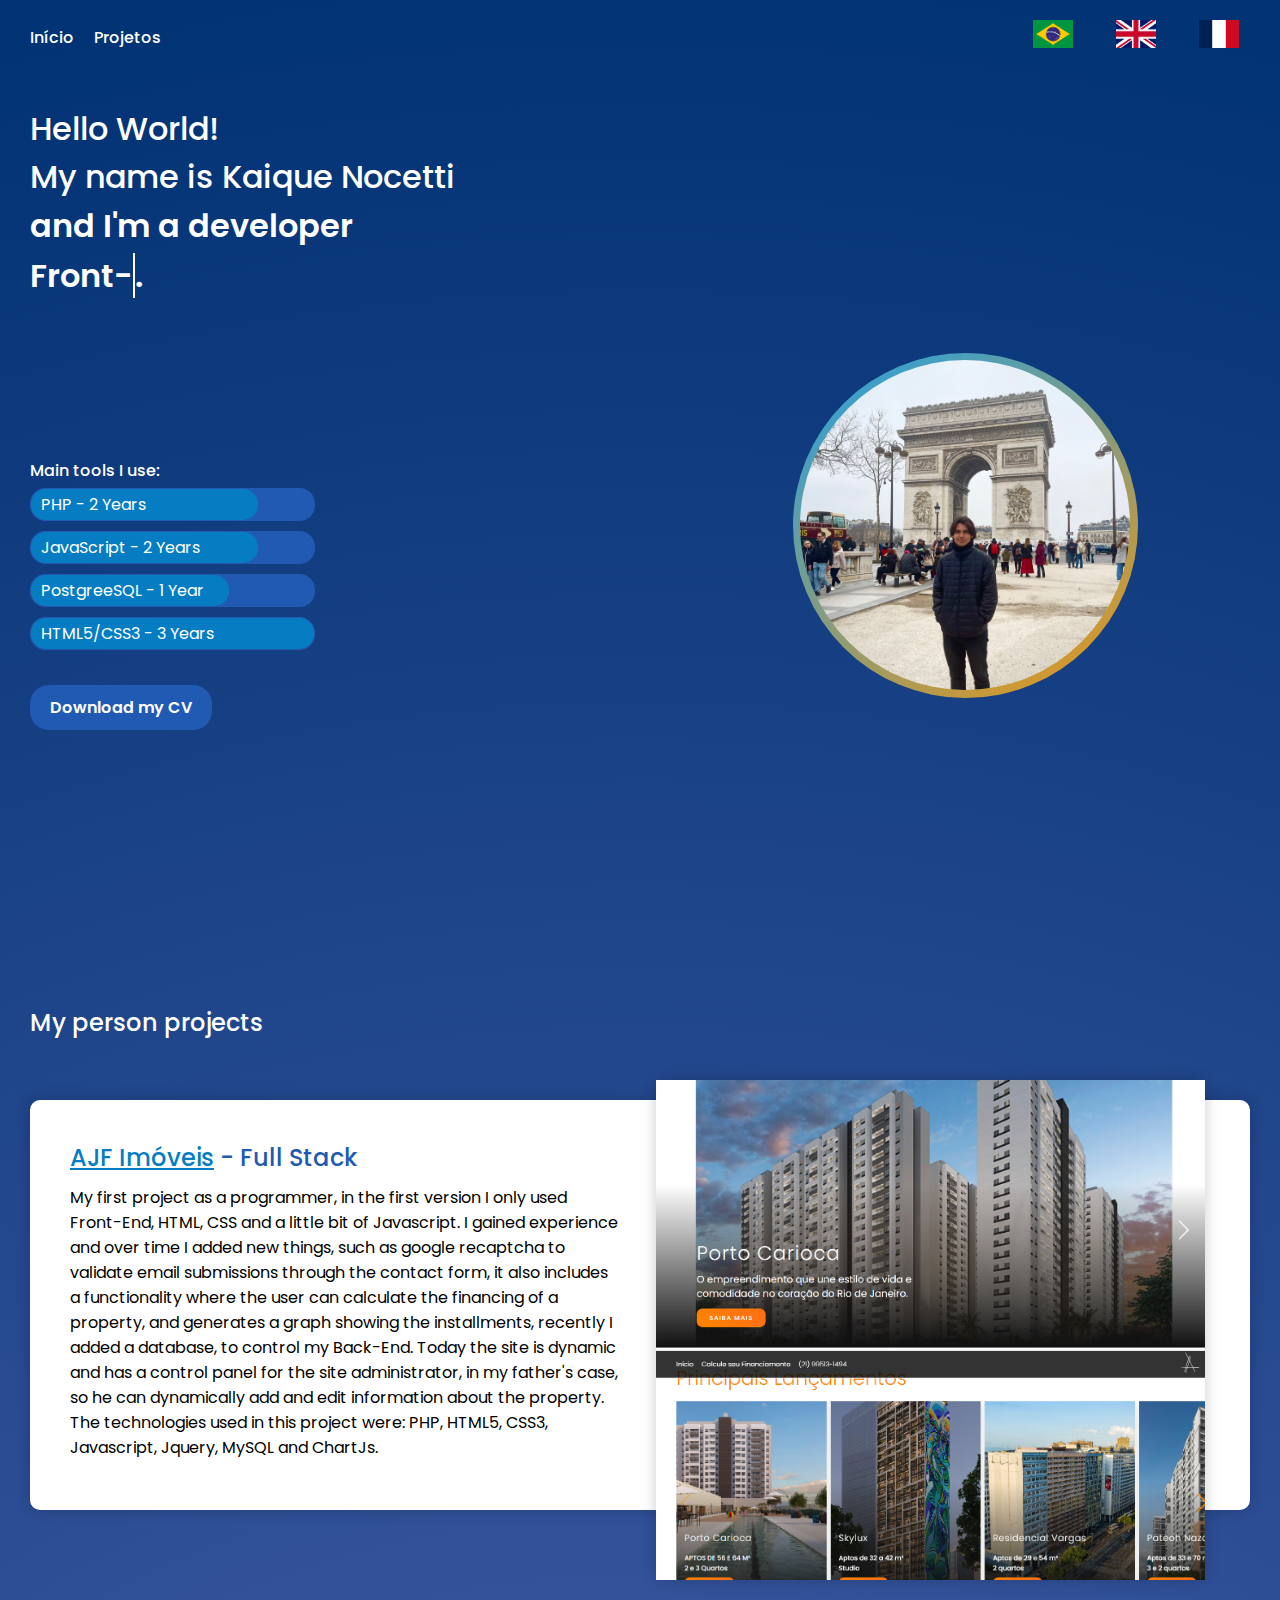
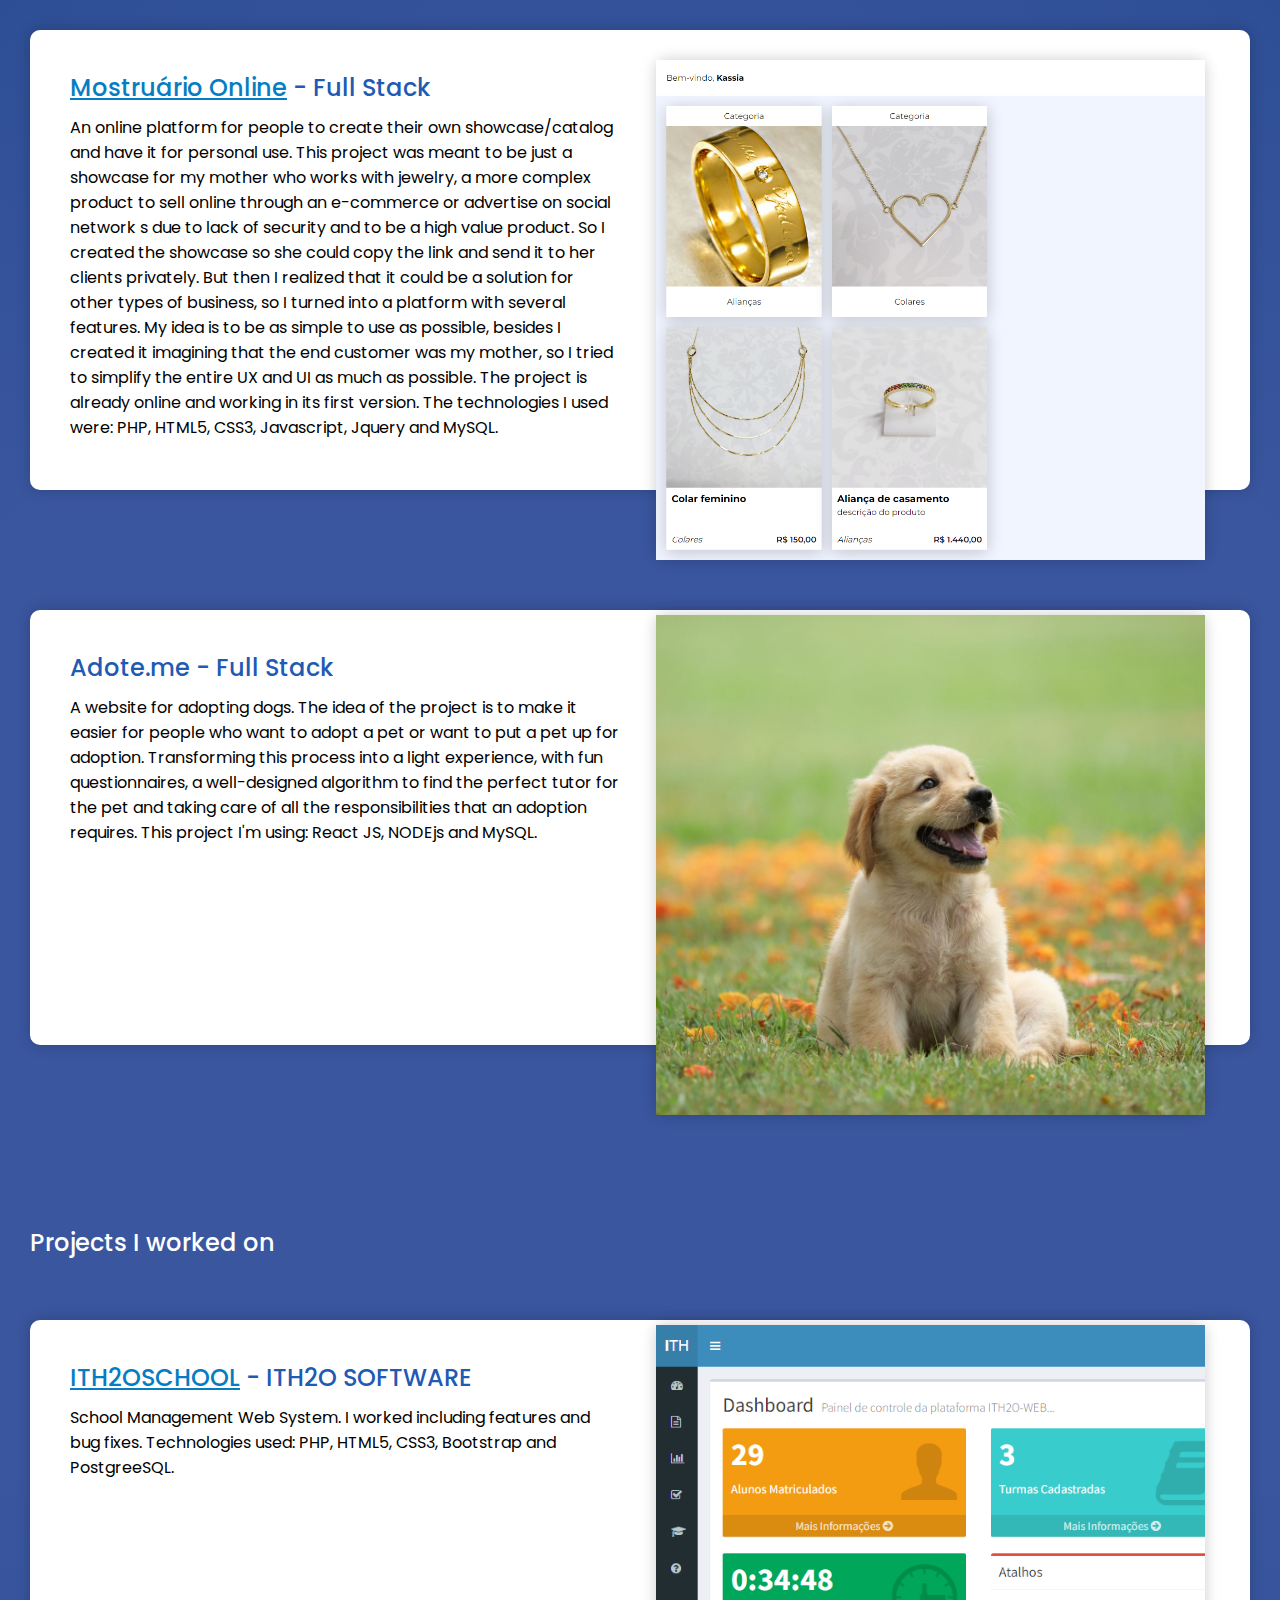
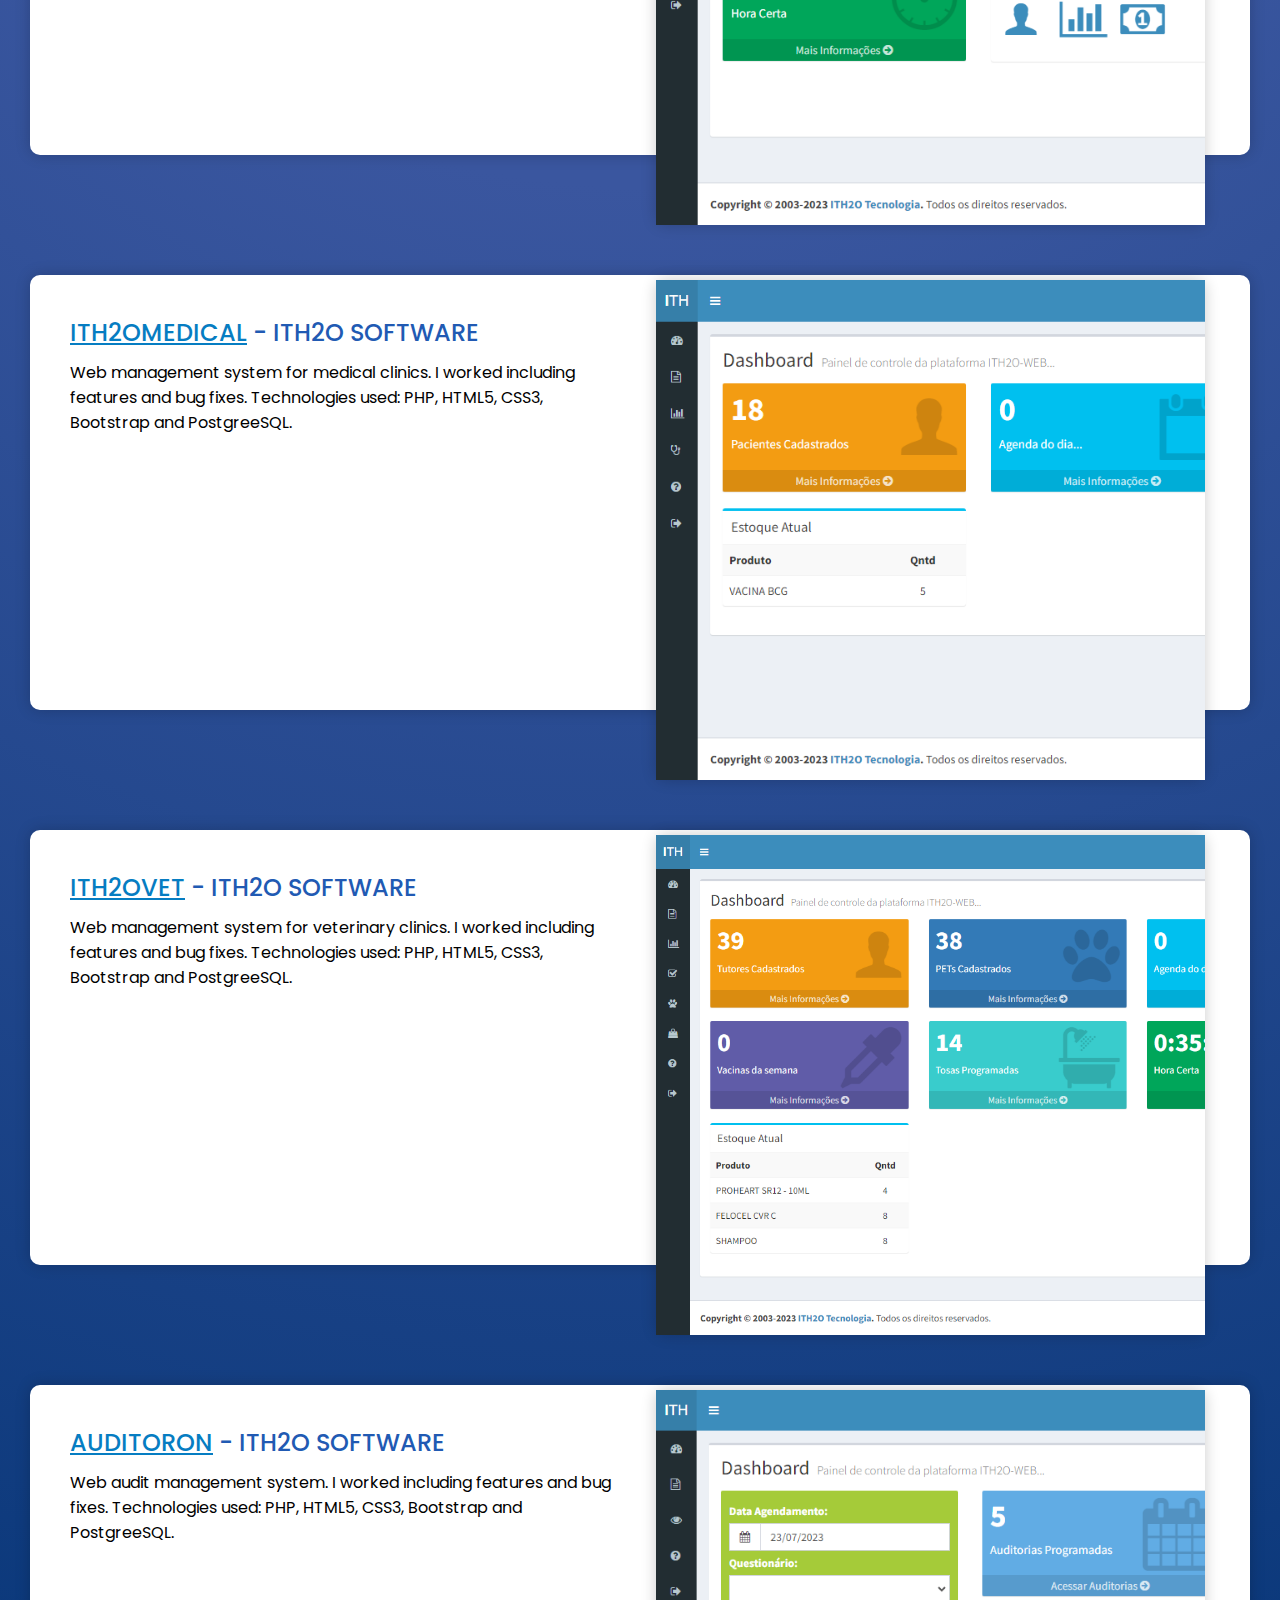
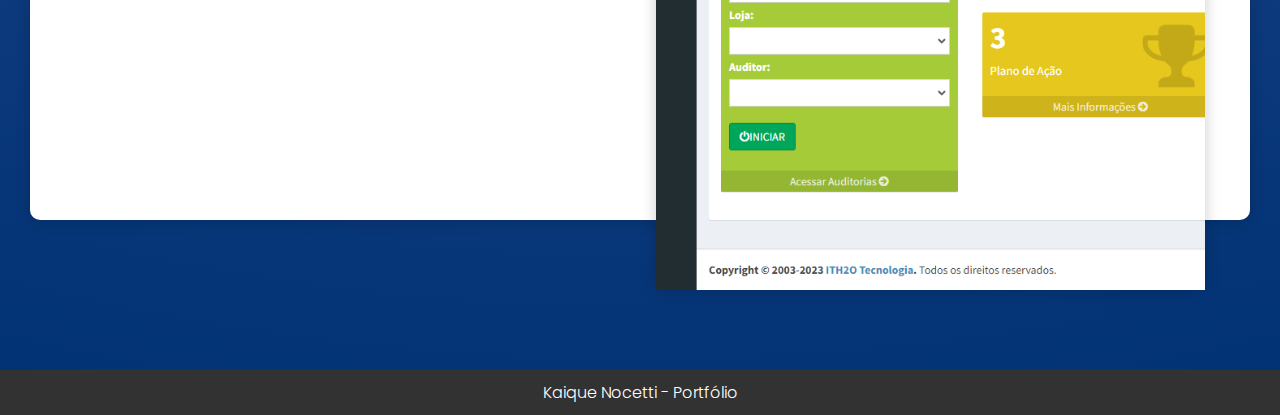
==== commit a820cf32: "Add files via upload" ====
--- a/index.html
+++ b/index.html
@@ -93,9 +93,9 @@
 			<div class="card-img-desktop">
 				<img src="img/ajfimoveis.png" alt="Imagem do Site Desktop">
 			</div>
-			<div class="card-img-phone">
+			<!--div class="card-img-phone">
 				<img src="img/phone.png" alt="Imagem do Site Phone">
-			</div>
+			</div-->
 		</div>
 		<div class="w100 js-btw al-center card p20 m-column">
 			<div class="w50 js-btw al-start column p20">
@@ -120,9 +120,6 @@
 			<div class="card-img-desktop">
 				<img src="img/mostruario.online.png" alt="Imagem do Site Desktop">
 			</div>
-			<div class="card-img-phone">
-				<img src="img/phone.png" alt="Imagem do Site Phone">
-			</div>
 		</div>
 
 		<div class="w100 js-btw al-center card p20 m-column">
--- a/css/style.css
+++ b/css/style.css
@@ -0,0 +1,589 @@
+@import url('https://fonts.googleapis.com/css?family=Poppins: 100,200,300,400,500,600,700,800,900');
+
+* {
+	margin: 0;
+	padding: 0;
+	box-sizing: border-box;
+	font-family: 'Poppins',sans-serif;
+}
+
+:root {
+	--background: radial-gradient(circle, rgba(58,86,159,1) 29%, rgba(2,51,116,1) 98%);
+	--branco: #fff;
+	--vermelho: #f00;
+	--azul: #215ab3;
+	--sombra: 0 0 15px rgba(0,0,0,0.2);
+	--php: #7a86b8;
+	--js: #f0db4f;
+	--htlm: #e34c26;
+	--css: #264de4;
+}
+
+a {
+	color: #067dc2;
+}
+
+.hAuto {
+	height: auto;
+}
+
+.t-w {
+	font-weight: 500;
+	color: var(--branco);
+}
+
+.t-b {
+	font-size: 1.5em;
+	font-weight: 500;
+	color: var(--azul);
+}
+
+.css {
+	color: var(--css);
+}
+
+.js {
+	color: var(--js);
+}
+
+.html {
+	color: var(--htlm);
+}
+
+.php {
+	color: var(--php);
+}
+
+.bg {
+	background: var(--background);
+}
+
+.h100 {
+	height: 100%;
+}
+
+.h300 {
+	height: 300px;
+}
+
+.h400 {
+	height: 400px;
+}
+
+.hv100 {
+	min-height: 100vh;
+}
+
+.w10 {
+    width: 10%;
+}
+
+.w20 {
+    width: 20%;
+}
+
+.w30 {
+    width: 30%;
+}
+
+.w33 {
+    width: 30%;
+}
+
+.w40 {
+    width: 40%;
+}
+
+.w50 {
+    width: 50%;
+}
+
+.w60 {
+    width: 60%;
+}
+
+.w70 {
+    width: 70%;
+}
+
+.w80 {
+    width: 80%;
+}
+
+.w90 {
+    width: 90%;
+}
+
+.w100 {
+    width: 100%;
+}
+
+.g20 {
+	gap: 20px;
+}
+
+.p10 {
+    padding: 10px;
+}
+
+.p20 {
+    padding: 20px;
+}
+
+.p30 {
+    padding: 30px;
+}
+
+.p40 {
+    padding: 40px;
+}
+
+.p50 {
+    padding: 50px;
+}
+
+.p60 {
+    padding: 60px;
+}
+
+.p70 {
+    padding: 70px;
+}
+
+.p80 {
+    padding: 80px;
+}
+
+.p90 {
+    padding: 90px;
+}
+
+.m10-0 {
+	margin: 10px 0;
+}
+
+.p100 {
+    padding: 100px;
+}
+
+.p30-10 {
+    padding: 30px 10px;
+}
+
+.p10-30 {
+    padding: 10px 30px;
+}
+
+.p24-08 {
+    padding: 24px 08px;
+}
+
+.m10 {
+    margin: 10px;
+}
+
+.m20 {
+    margin: 20px;
+}
+
+.m30 {
+    margin: 30px;
+}
+
+.m40 {
+    margin: 40px;
+}
+
+.m50 {
+    margin: 50px;
+}
+
+.m60 {
+    margin: 60px;
+}
+
+.m70 {
+    margin: 70px;
+}
+
+.m80 {
+    margin: 80px;
+}
+
+.m90 {
+    margin: 90px;
+}
+
+.m100 {
+    margin: 100px;
+}
+
+.m30-10 {
+    margin: 30px 10px;
+}
+
+.m10-30 {
+    margin: 10px 30px;
+}
+
+.m24-08 {
+    margin: 24px 08px;
+}
+
+.js-start {
+    position: relative;
+    display: flex;
+    justify-content: start;
+}
+
+.js-center {
+    position: relative;
+    display: flex;
+    justify-content: center;
+}
+
+.js-end {
+    position: relative;
+    display: flex;
+    justify-content: end;
+}
+
+.js-btw {
+    position: relative;
+    display: flex;
+    justify-content: space-between;
+}
+
+.js-ard {
+    position: relative;
+    display: flex;
+    justify-content: space-around;
+}
+
+.al-start {
+    align-items: start;
+}
+
+.al-center {
+    align-items: center;
+}
+
+.al-end {
+    align-items: end;
+}
+
+.column {
+	flex-direction: column;
+}
+
+.flags li {
+	list-style: none;
+	text-align: center;
+	position: relative;
+}
+
+.flags li p {
+	color: var(--branco);
+    position: absolute;
+    bottom: -20px;
+	opacity: 0;
+	left: -20px;
+	transition: 0.3s;
+}
+
+.flags li:hover p {
+	opacity: 1;
+	left: 9px;
+}
+
+.flags li img {
+	width: 40px;
+	height: 28px;
+	cursor: pointer;
+	transition: 0.3s;
+}
+
+.flags li img:hover {
+	box-shadow: var(--sombra);
+}
+
+header {
+	transition: 0.3s;
+}
+
+header.sticky {
+	position: fixed;
+	top: 0;
+	left: 0;
+	box-shadow: var(--sombra);
+	backdrop-filter: blur(10px);
+	padding: 10px;
+	z-index: 999;
+}
+
+header a,
+header button {
+	font-size: 1em;
+	color: var(--branco);;
+	font-weight: 500;
+	text-decoration: none;
+	margin: 0 10px;
+	cursor: pointer;
+	transition: 0.3s;
+	border: none;
+	background: transparent;
+}
+
+header a:hover,
+header button:hover {
+	color: #d5d5d5;
+}
+
+.circle {
+	position: relative;
+	width: 345px;
+	height: 345px;
+	border-radius: 50%;
+	display: flex;
+    justify-content: center;
+    align-items: center;
+    overflow: hidden;
+}
+
+.circle::before {
+	content: '';
+	position: absolute;
+	inset: -20px 0px;
+	background: linear-gradient(325deg, #F4970B, #1BA1ED);
+	transition: 0.5s;
+	animation: animate 4s linear infinite;
+	z-index: 1;
+}
+
+.circle:hover::before {
+	inset: -10px 140px;
+}
+
+@keyframes animate
+{
+	0% {
+		transform: rotate(0deg);
+	}
+
+	100% {
+		transform: rotate(360deg);
+	}
+}
+
+.circle::after {
+	content: '';
+	position: absolute;
+	inset: 6px;
+	background: var(--branco);;
+	border-radius: 50%;
+}
+
+.circle img {
+	width: 330px;
+	height: 330px;
+	border-radius: 50%;
+	z-index: 2;
+}
+
+.content-box h2 {
+	color: var(--branco);;
+	font-size: 2em;
+	font-weight: 500;
+}
+
+.content-box h1 {
+	color: var(--branco);;
+    font-size: 2em;
+    font-weight: 600;
+    line-height: 50px;
+}
+
+.text-project h2 {
+	color: #333;
+	font-size: 2em;
+	font-weight: 600;
+}
+
+.text-project p {
+	color: #333;
+    font-size: 1em;
+    font-weight: 500;
+}
+
+.content-box a {
+	position: relative;
+	display: inline-block;
+	font-size: 1em;
+	color: var(--branco);;
+	font-weight: 600;
+	padding: 10px 20px;
+	background: var(--azul);;
+	border-radius: 19px;
+	margin: 30px 0 10px;
+	text-decoration: none;
+	z-index: 1;
+	transition: 0.5s;
+	transform-origin: left;
+}
+
+.content-box a:hover {
+	background: var(--branco);;
+	color: var(--azul);;
+}
+
+.sci li {
+	list-style: none;
+}
+
+.sci li a {
+	font-size: 2em;
+	text-decoration: none;
+	color: var(--branco);;
+	margin: 0 10px;
+	transition: transform 0.3s;
+}
+
+.sci li a i{
+	transition: 0.3s;
+}
+
+.sci li a:hover i{
+	transform: translateY(-10px);
+}
+
+.text-animation {
+  animation: typing 3s steps(40, end);
+  overflow: hidden;
+  white-space: nowrap;
+  border-right: 2px solid var(--branco);;
+}
+
+@keyframes typing {
+  from { width: 0 }
+}
+
+.progress {
+	border: 1px solid var(--azul);
+	margin: 5px 0;
+	background: var(--azul);
+	width: 100%;
+	border-radius: 15px;
+}
+
+.temp {
+	background-color: #067dc2;
+	border-radius: 15px;
+	padding: 3px 10px;
+	color: var(--branco);
+}
+
+.card {
+	background: var(--branco);
+	box-shadow: var(--sombra);
+	border-radius: 10px;
+	margin-bottom: 120px;
+}
+
+.card-img-desktop {
+	position: absolute;
+    right: 45px;
+    width: 45%;
+    height: 500px;
+    box-shadow: var(--sombra);
+    border-radius: 9px;
+    bottom: -70px;
+}
+
+.card-img-desktop img {
+	position: absolute;
+	top: 0;
+	left: 0;
+	width: 100%;
+	height: 100%;
+	object-fit: cover;
+	object-position: left top;
+}
+
+.card-img-phone {
+	position: absolute;
+    right: 20px;
+    width: 200px;
+    height: 405px;
+    border-radius: 9px;
+    bottom: -110px;
+}
+
+.card-img-phone img {
+	position: absolute;
+	top: 0;
+	left: 0;
+	width: 100%;
+	height: 100%;
+	object-fit: cover;
+	object-position: top;
+}
+
+.css, .html, .php, .js {
+	font-size: 2em;
+}
+
+footer {
+	padding: 10px;
+	text-align: center;
+	background: #323232;
+}
+
+footer p {
+	color: var(--branco);;
+	font-weight: 300;
+	font-size: 1em;
+}
+
+@media screen and (max-width: 990px) {
+	.w50, .w33 {
+		width: 100%;
+	}
+
+	.card {
+		margin: 20px 0;
+	}
+
+	.card-img {
+		height: 370px;
+		margin: 10px 0;
+	}
+
+	.m-column {
+		flex-direction: column;
+	}
+
+	.card-img-desktop {
+		position: relative;
+		width: 100%;
+		right: auto;
+	}
+}
+
+@media screen and (max-width: 768px) {
+	.w80,.w20 {
+		width: 50%;
+	}
+
+	.h300, .h400 {
+		height: 100%;
+	}
+
+	.card {
+		margin-bottom: 200px;
+	}
+
+	.card-img-phone {
+		width: 120px;
+		height: 250px;
+	}
+}
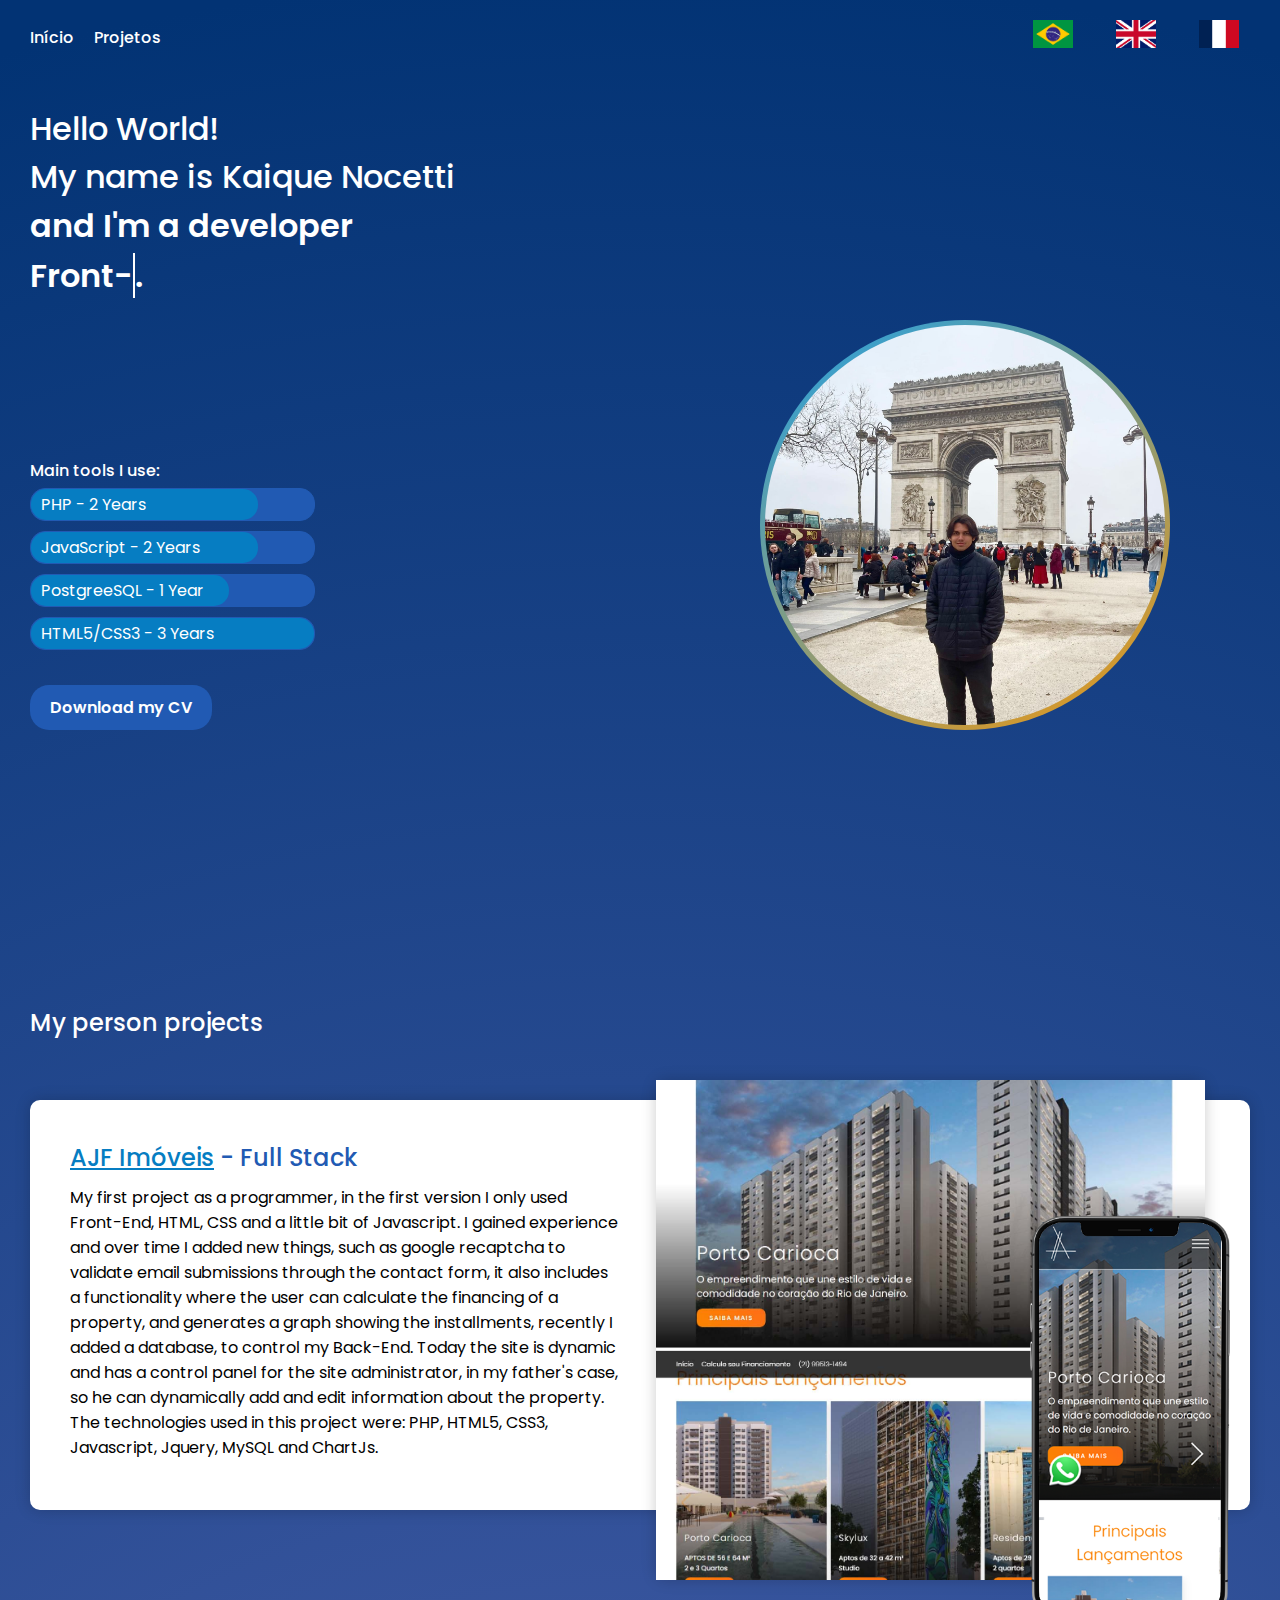
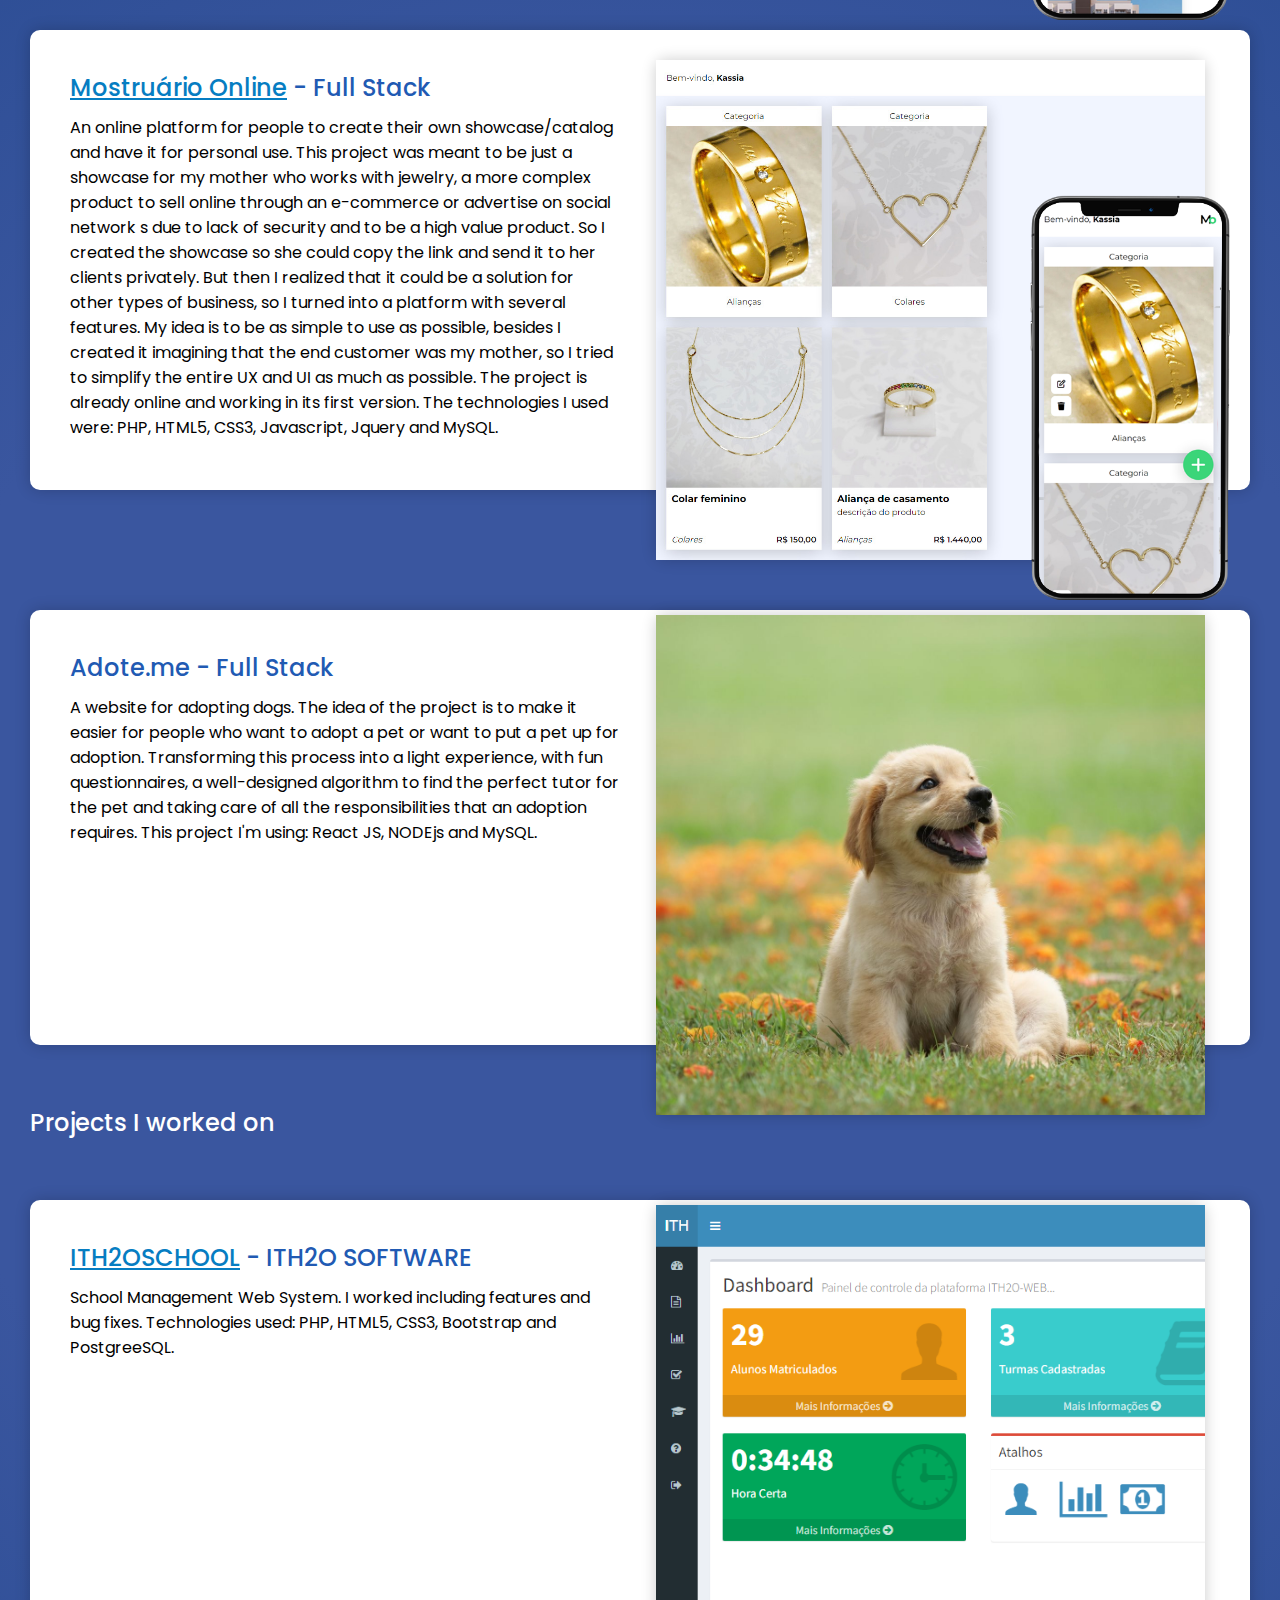
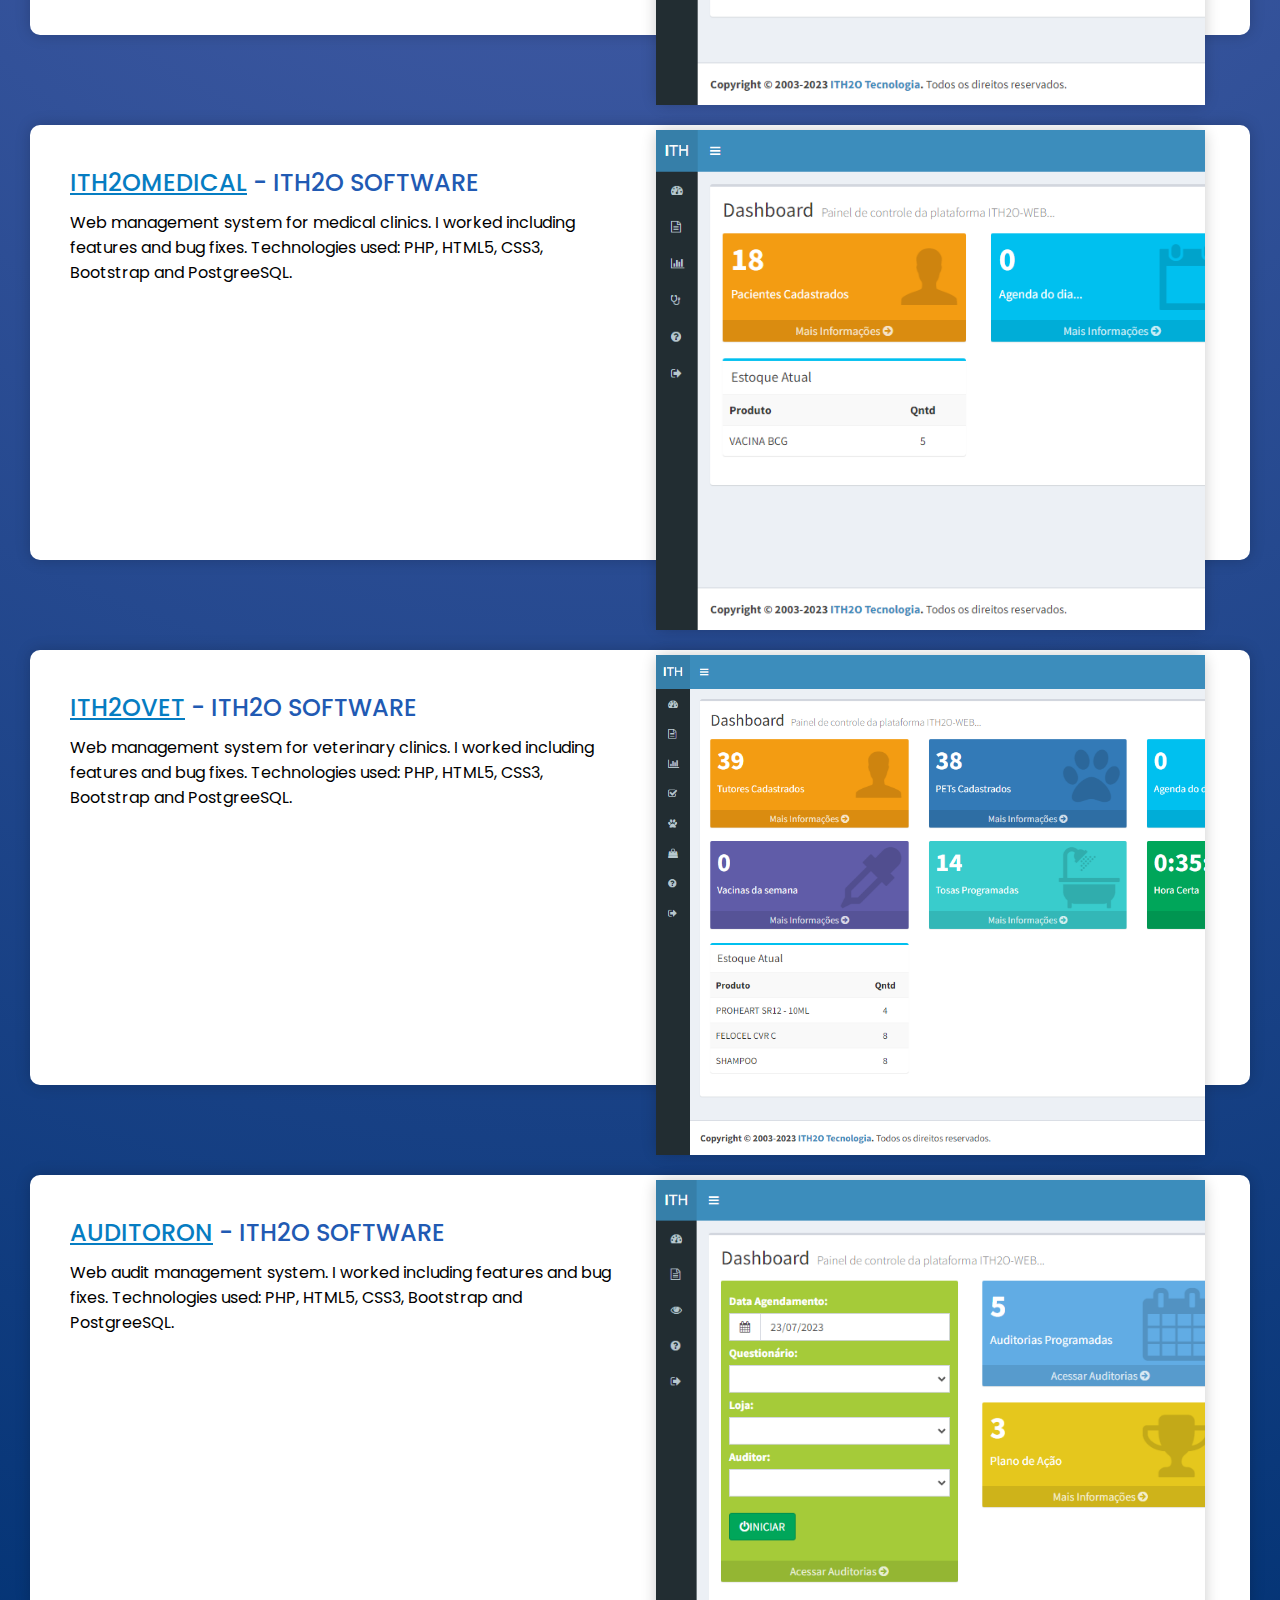
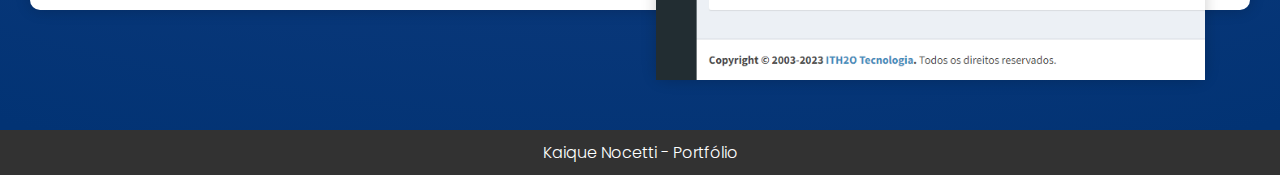
==== commit ba501653: "Add files via upload" ====
--- a/index.html
+++ b/index.html
@@ -18,15 +18,15 @@
 				<ul class="flags js-ard al-center w100">
 					<li>
 						<p>Native</p>
-						<button onclick="mudarIdioma('pt')"><img src="img/brazil.jpg" alt="Bandeira do Brasil"></button>
+						<button onclick="changeLanguage('pt')"><img src="img/brazil.jpg" alt="Brazil's flag"></button>
 					</li>
 					<li>
 						<p>B1</p>
-						<button onclick="mudarIdioma('en')"><img src="img/united-kingdom.jpg" alt="Bandeira do Reino Unido"></button>	
+						<button onclick="changeLanguage('en')"><img src="img/united-kingdom.jpg" alt="United Kingdom flag"></button>	
 					</li>
 					<li>
 						<p>A1</p>
-						<button onclick="mudarIdioma('fr')"><img src="img/france.jpg" alt="Bandeira da França"></button>	
+						<button onclick="changeLanguage('fr')"><img src="img/france.jpg" alt="France flag"></button>	
 					</li>
 				</ul>
 			</div>
@@ -43,16 +43,16 @@
 			<div class="w50 js-center al-start column content-box">
 				<p class="t-w" id="d1">Main tools I use:</p>
 				<div class="progress">
-					<div class="temp w80" id="d2">PHP - 2 Years</div>
-				</div>
-				<div class="progress">
-					<div class="temp w80" id="d3">JavaScript - 2 Years</div>
-				</div>
-				<div class="progress">
-					<div class="temp w70" id="d4">PostgreeSQL - 1 Year</div>
-				</div>
-				<div class="progress">
-					<div class="temp w100" id="d5">HTML5/CSS3 - 3 Years</div>
+					<p class="temp w80" id="d2">PHP - 2 Years</p>
+				</div>
+				<div class="progress">
+					<p class="temp w80" id="d3">JavaScript - 2 Years</p>
+				</div>
+				<div class="progress">
+					<p class="temp w70" id="d4">PostgreeSQL - 1 Year</p>
+				</div>
+				<div class="progress">
+					<p class="temp w100" id="d5">HTML5/CSS3 - 3 Years</p>
 				</div>
 				<a href="cv/KaiqueNocetti.pdf" target="_" id="d6">Download my CV</a>
 			</div>
@@ -65,13 +65,13 @@
 		</div>	
 		<div class="w50 js-center al-center">
 			<div class="circle">
-				<img src="img/eu.jpeg"  alt="Minha foto">
+				<img src="img/eu.jpeg"  alt="My picture">
 			</div>
 		</div>
 	</div>
 	<h2  id="#projects" class="t-w p30" id="p1">My person projects</h2>
 	<div class="hv100 js-btw w100 p30 column">
-		<div class="w100 js-btw al-center card p20 m-column">
+		<div class="w100 js-btw al-center card p20 m-b-120 m-column">
 			<div class="w50 js-btw al-start column p20">
 				<p class="t-b"><a href="https://ajfimoveis.com.br" target="_blank">AJF Imóveis</a> - Full Stack</p>
 				
@@ -91,13 +91,13 @@
 			</div>
 			
 			<div class="card-img-desktop">
-				<img src="img/ajfimoveis.png" alt="Imagem do Site Desktop">
-			</div>
-			<!--div class="card-img-phone">
-				<img src="img/phone.png" alt="Imagem do Site Phone">
-			</div-->
-		</div>
-		<div class="w100 js-btw al-center card p20 m-column">
+				<img src="img/ajfimoveis.jpg" alt="Website image ajfimoveis desktop version">
+			</div>
+			<div class="card-img-phone">
+				<img src="img/ajfimoveis-mobile.png" alt="Website image ajfimoveis mobile version">
+			</div>
+		</div>
+		<div class="w100 js-btw al-center card m-b-120 p20 m-column">
 			<div class="w50 js-btw al-start column p20">
 				<p class="t-b"><a href="https://mostruario.online" target="_blank">Mostruário Online</a> - Full Stack</p>
 				
@@ -118,7 +118,10 @@
 			</div>
 			
 			<div class="card-img-desktop">
-				<img src="img/mostruario.online.png" alt="Imagem do Site Desktop">
+				<img src="img/mostruario.jpg" alt="Website image mostruario.online desktop version">
+			</div>
+			<div class="card-img-phone">
+				<img src="img/mostruario-mobile.png" alt="Website image mostruario.online mobile version">
 			</div>
 		</div>
 
@@ -143,7 +146,7 @@
 			</div>
 			
 			<div class="card-img-desktop">
-				<img src="img/adote-me.jpg" alt="Imagem do Site Desktop">
+				<img src="img/adote-me.jpg" alt="A photo of a dog">
 			</div>
 		</div>
 	</div>
@@ -151,7 +154,7 @@
 	<h2 class="t-w p30" id="p2">Projects I worked on</h2>
 
 	<div class="hv100 js-btw w100 p30 column">
-		<div class="w100 js-btw al-center card p20 m-column">
+		<div class="w100 js-btw al-center card p20 m-b-90 m-column">
 			<div class="w50 js-btw al-start column p20">
 				<p class="t-b"><a href="https://school.ith2o.net" target="_blank">ITH2OSCHOOL</a> - ITH2O SOFTWARE</p>
 				
@@ -168,10 +171,10 @@
 			</div>
 			
 			<div class="card-img-desktop">
-				<img src="img/school.png" alt="Imagem do Site Desktop">
-			</div>
-		</div>
-		<div class="w100 js-btw al-center card p20 m-column">
+				<img src="img/school.png" alt="Website image school.ith2o.net desktop version">
+			</div>
+		</div>
+		<div class="w100 js-btw al-center card m-b-90 p20 m-column">
 			<div class="w50 js-btw al-start column p20">
 				<p class="t-b"><a href="https://medical.ith2o.net" target="_blank">ITH2OMEDICAL</a> - ITH2O SOFTWARE</p>
 				
@@ -188,11 +191,11 @@
 			</div>
 			
 			<div class="card-img-desktop">
-				<img src="img/medical.png" alt="Imagem do Site Desktop">
-			</div>
-		</div>
-
-		<div class="w100 js-btw al-center card p20 m-column">
+				<img src="img/medical.png" alt="Website image medical.ith2o.net desktop version">
+			</div>
+		</div>
+
+		<div class="w100 js-btw al-center card m-b-90 p20 m-column">
 			<div class="w50 js-btw al-start column p20">
 				<p class="t-b"><a href="https://vet.ith2o.net" target="_blank">ITH2OVET</a> - ITH2O SOFTWARE</p>
 				
@@ -209,11 +212,11 @@
 			</div>
 			
 			<div class="card-img-desktop">
-				<img src="img/vet.png" alt="Imagem do Site Desktop">
-			</div>
-		</div>
-
-		<div class="w100 js-btw al-center card p20 m-column">
+				<img src="img/vet.png" alt="Website image vet.ith2o.net desktop version">
+			</div>
+		</div>
+
+		<div class="w100 js-btw al-center card m-b-90 p20 m-column">
 			<div class="w50 js-btw al-start column p20">
 				<p class="t-b"><a href="https://auditoron.ith2o.net" target="_blank">AUDITORON</a> - ITH2O SOFTWARE</p>
 				
@@ -230,7 +233,7 @@
 			</div>
 			
 			<div class="card-img-desktop">
-				<img src="img/auditoron.png" alt="Imagem do Site Desktop">
+				<img src="img/auditoron.png" alt="Website image auditoron.ith2o.net desktop version">
 			</div>
 		</div>
 	</div>
--- a/css/style.css
+++ b/css/style.css
@@ -230,6 +230,14 @@
     margin: 24px 08px;
 }
 
+.m-b-90 {
+	margin-bottom: 90px;
+}
+
+.m-b-120 {
+	margin-bottom: 120px;
+}
+
 .js-start {
     position: relative;
     display: flex;
@@ -316,7 +324,7 @@
 	top: 0;
 	left: 0;
 	box-shadow: var(--sombra);
-	backdrop-filter: blur(10px);
+	background-color: var(--css);
 	padding: 10px;
 	z-index: 999;
 }
@@ -341,8 +349,8 @@
 
 .circle {
 	position: relative;
-	width: 345px;
-	height: 345px;
+	width: 410px;
+	height: 410px;
 	border-radius: 50%;
 	display: flex;
     justify-content: center;
@@ -384,8 +392,8 @@
 }
 
 .circle img {
-	width: 330px;
-	height: 330px;
+	width: 400px;
+	height: 400px;
 	border-radius: 50%;
 	z-index: 2;
 }
@@ -486,7 +494,6 @@
 	background: var(--branco);
 	box-shadow: var(--sombra);
 	border-radius: 10px;
-	margin-bottom: 120px;
 }
 
 .card-img-desktop {
@@ -570,7 +577,7 @@
 }
 
 @media screen and (max-width: 768px) {
-	.w80,.w20 {
+	header .w80,.w20 {
 		width: 50%;
 	}
 
@@ -578,12 +585,20 @@
 		height: 100%;
 	}
 
-	.card {
-		margin-bottom: 200px;
+	.m-b-90 {
+		margin-bottom: 120px;
+	}
+	
+	.m-b-120 {
+		margin-bottom: 180px;
 	}
 
 	.card-img-phone {
 		width: 120px;
 		height: 250px;
 	}
-}
+
+	.temp {
+		font-size: 0.9em;
+	}
+}
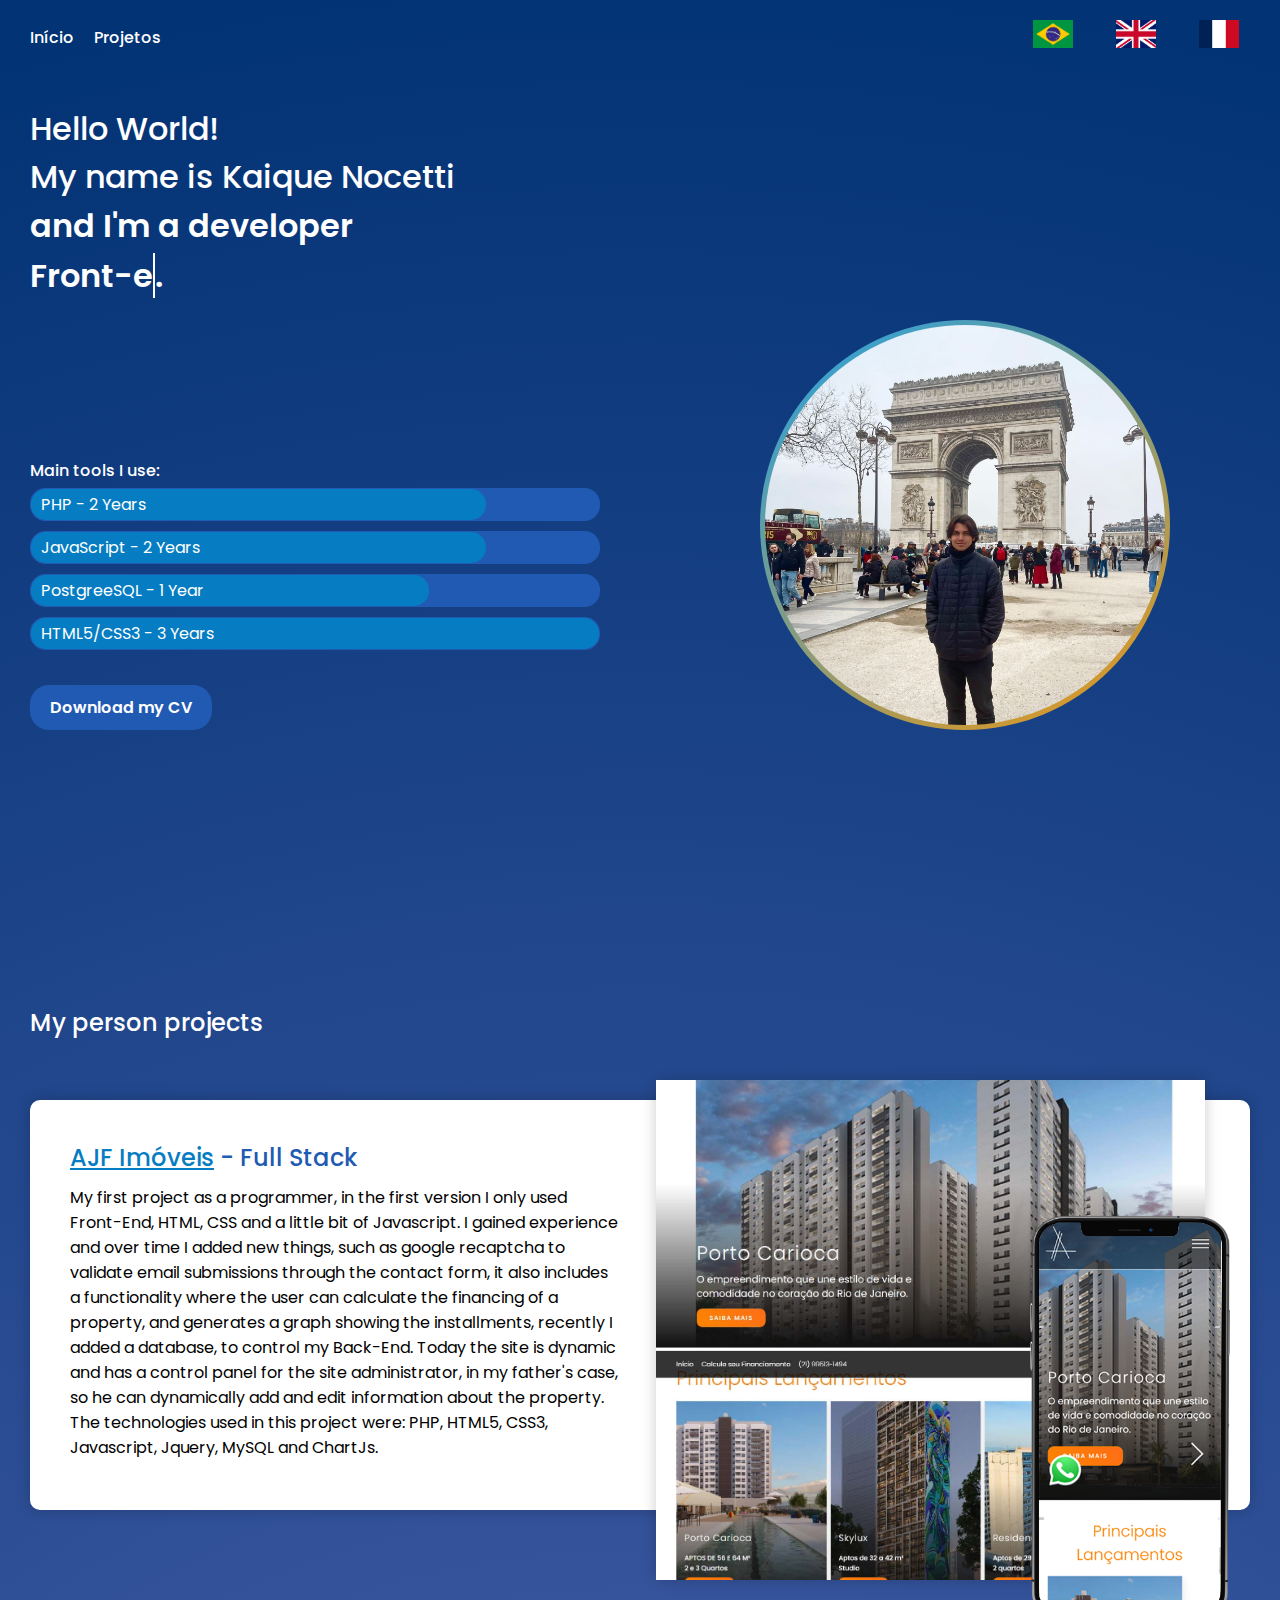
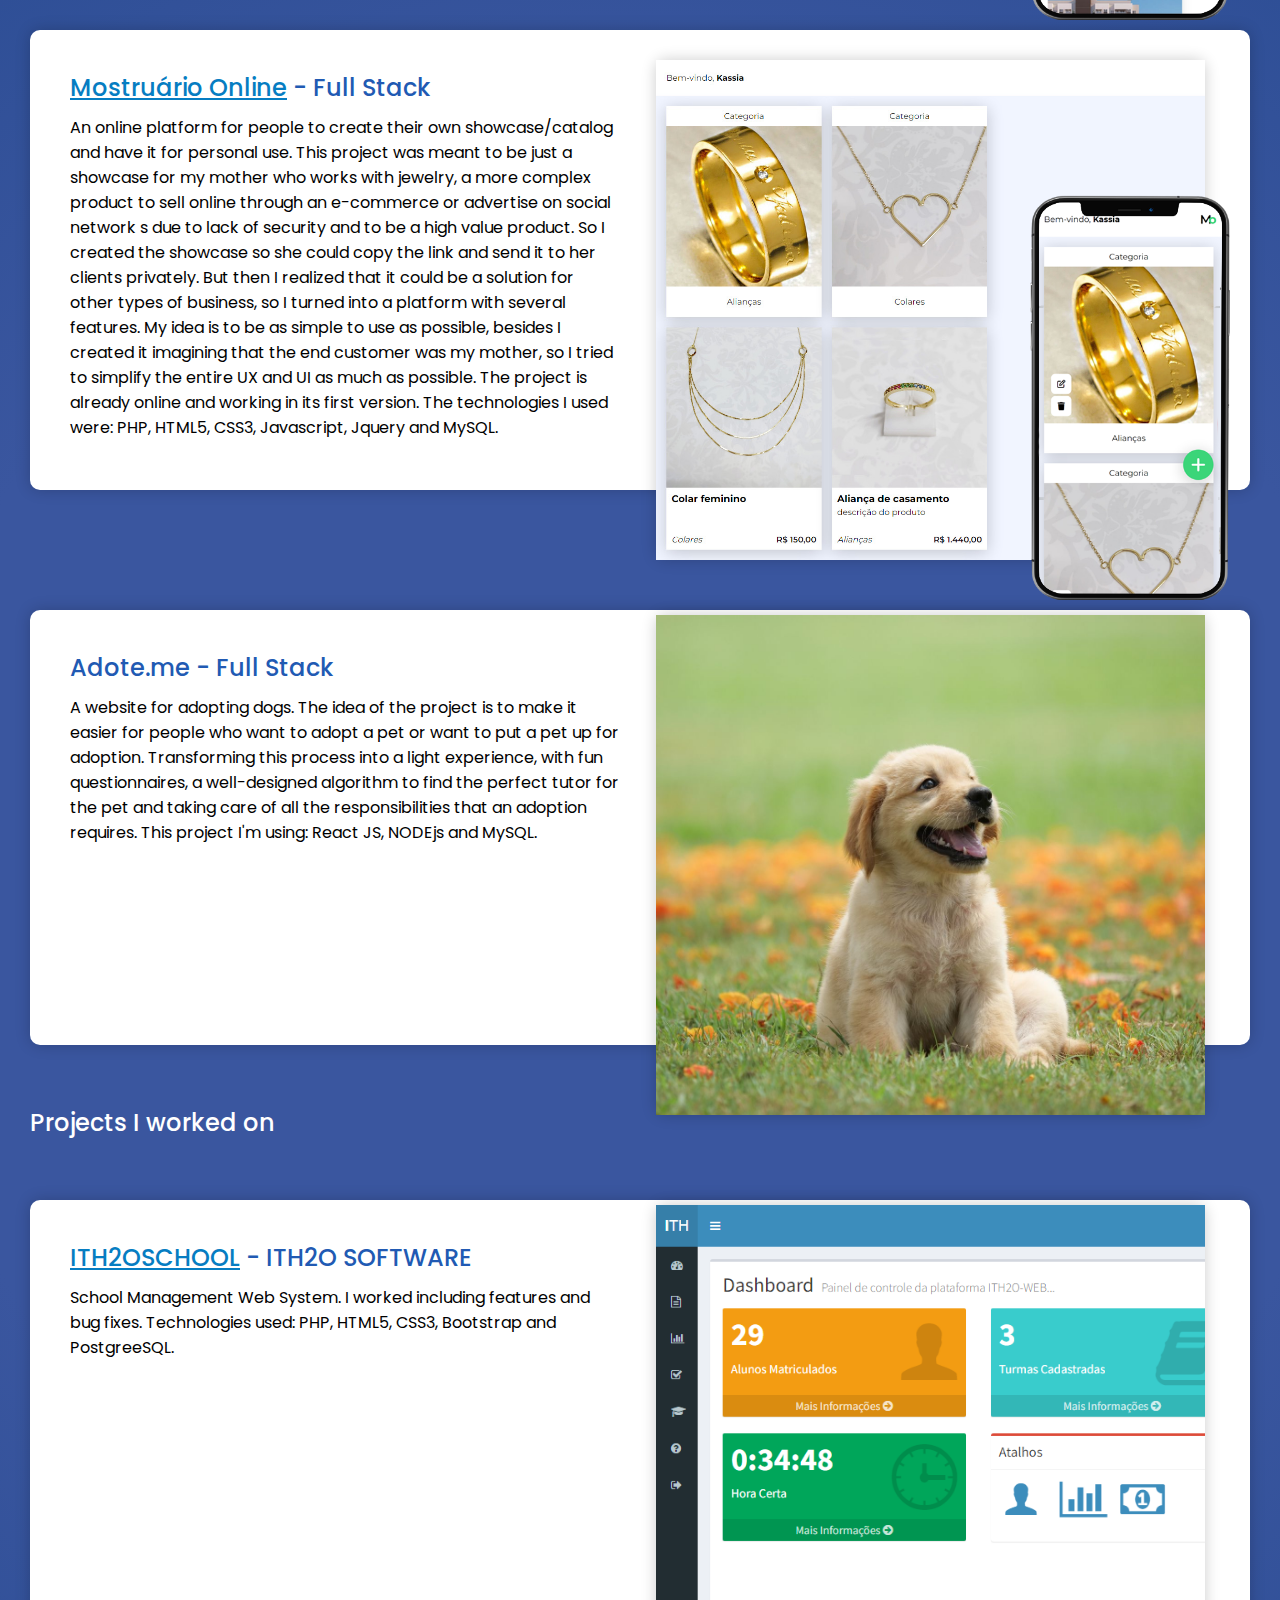
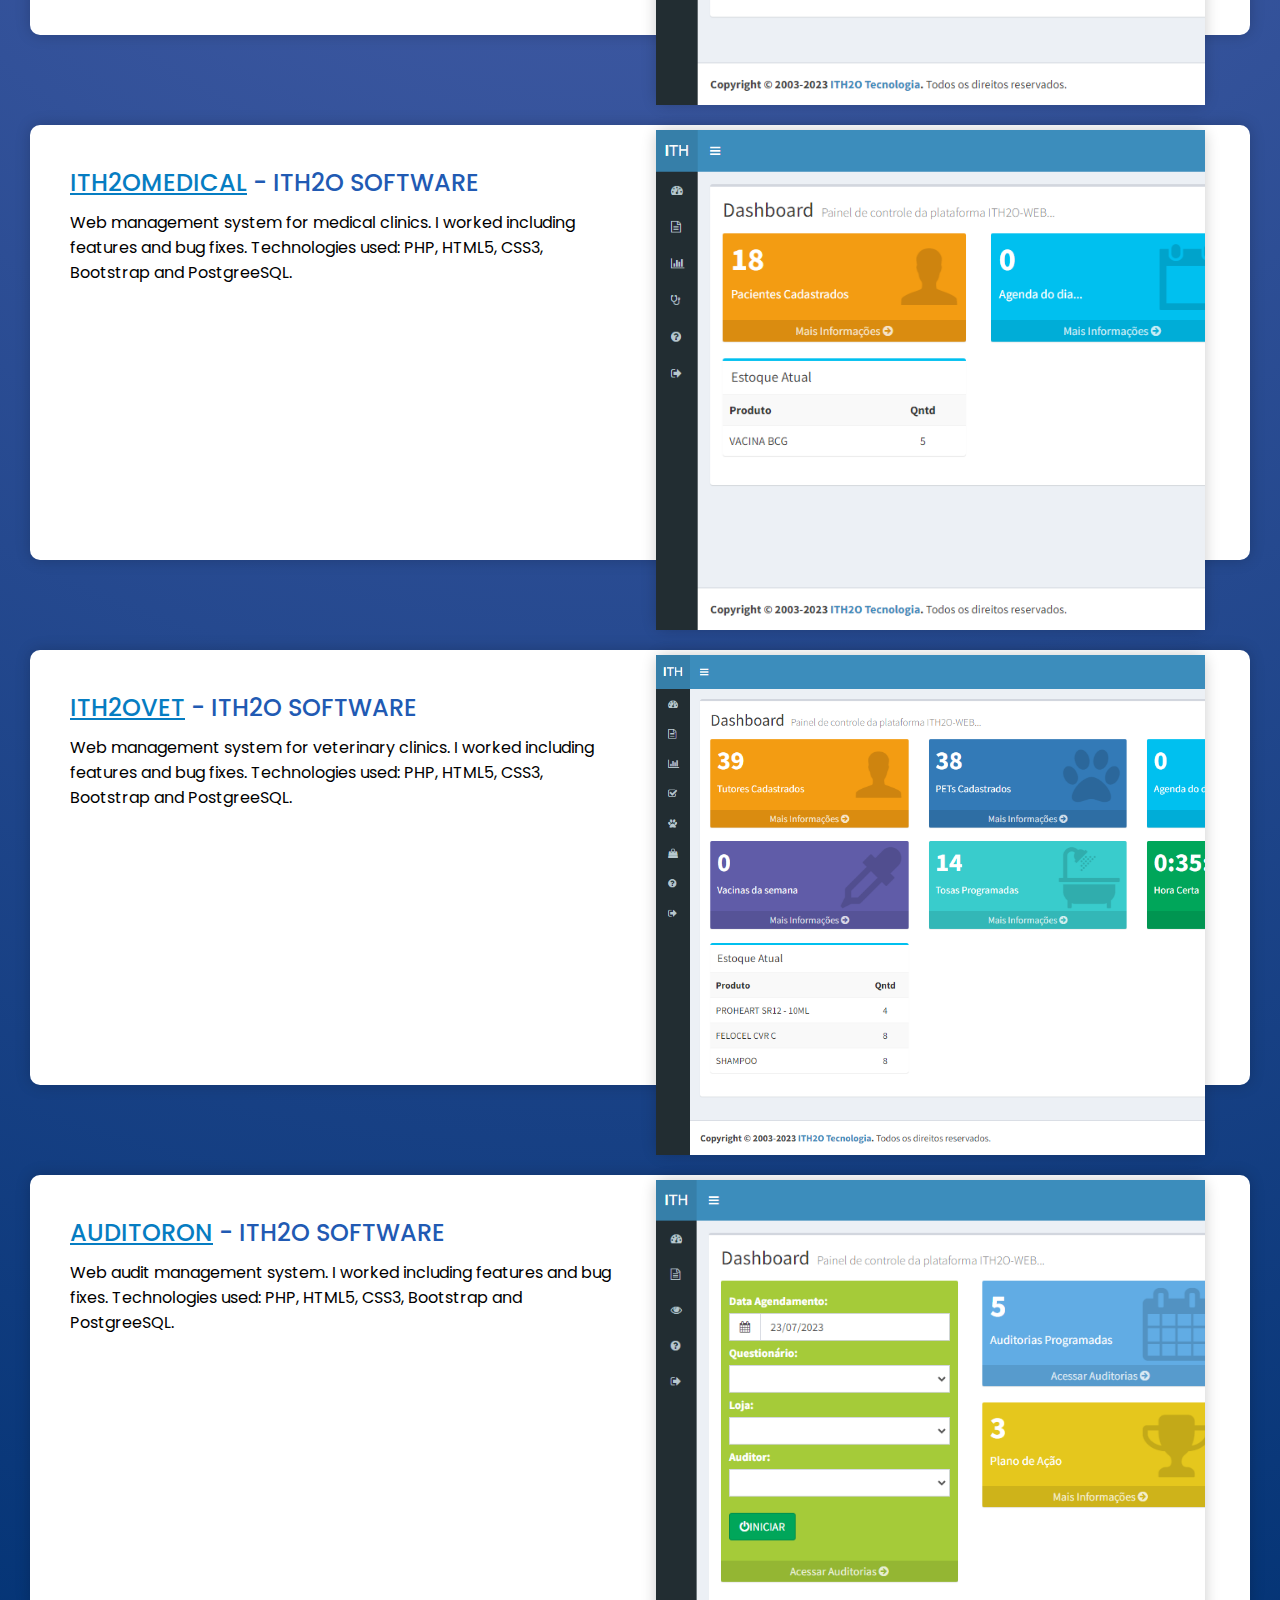
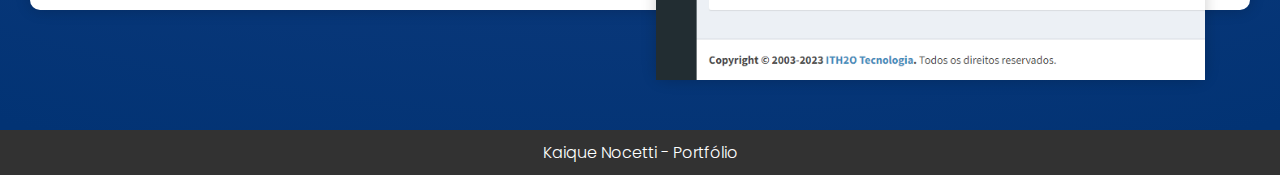
==== commit 78661305: "Correções de bug" ====
--- a/index.html
+++ b/index.html
@@ -40,7 +40,7 @@
 				<h1><span class="text-animation" id="text-animation"></span>.</h1>	
 			</div>	
 
-			<div class="w50 js-center al-start column content-box">
+			<div class="w100 js-center al-start column content-box">
 				<p class="t-w" id="d1">Main tools I use:</p>
 				<div class="progress">
 					<p class="temp w80" id="d2">PHP - 2 Years</p>
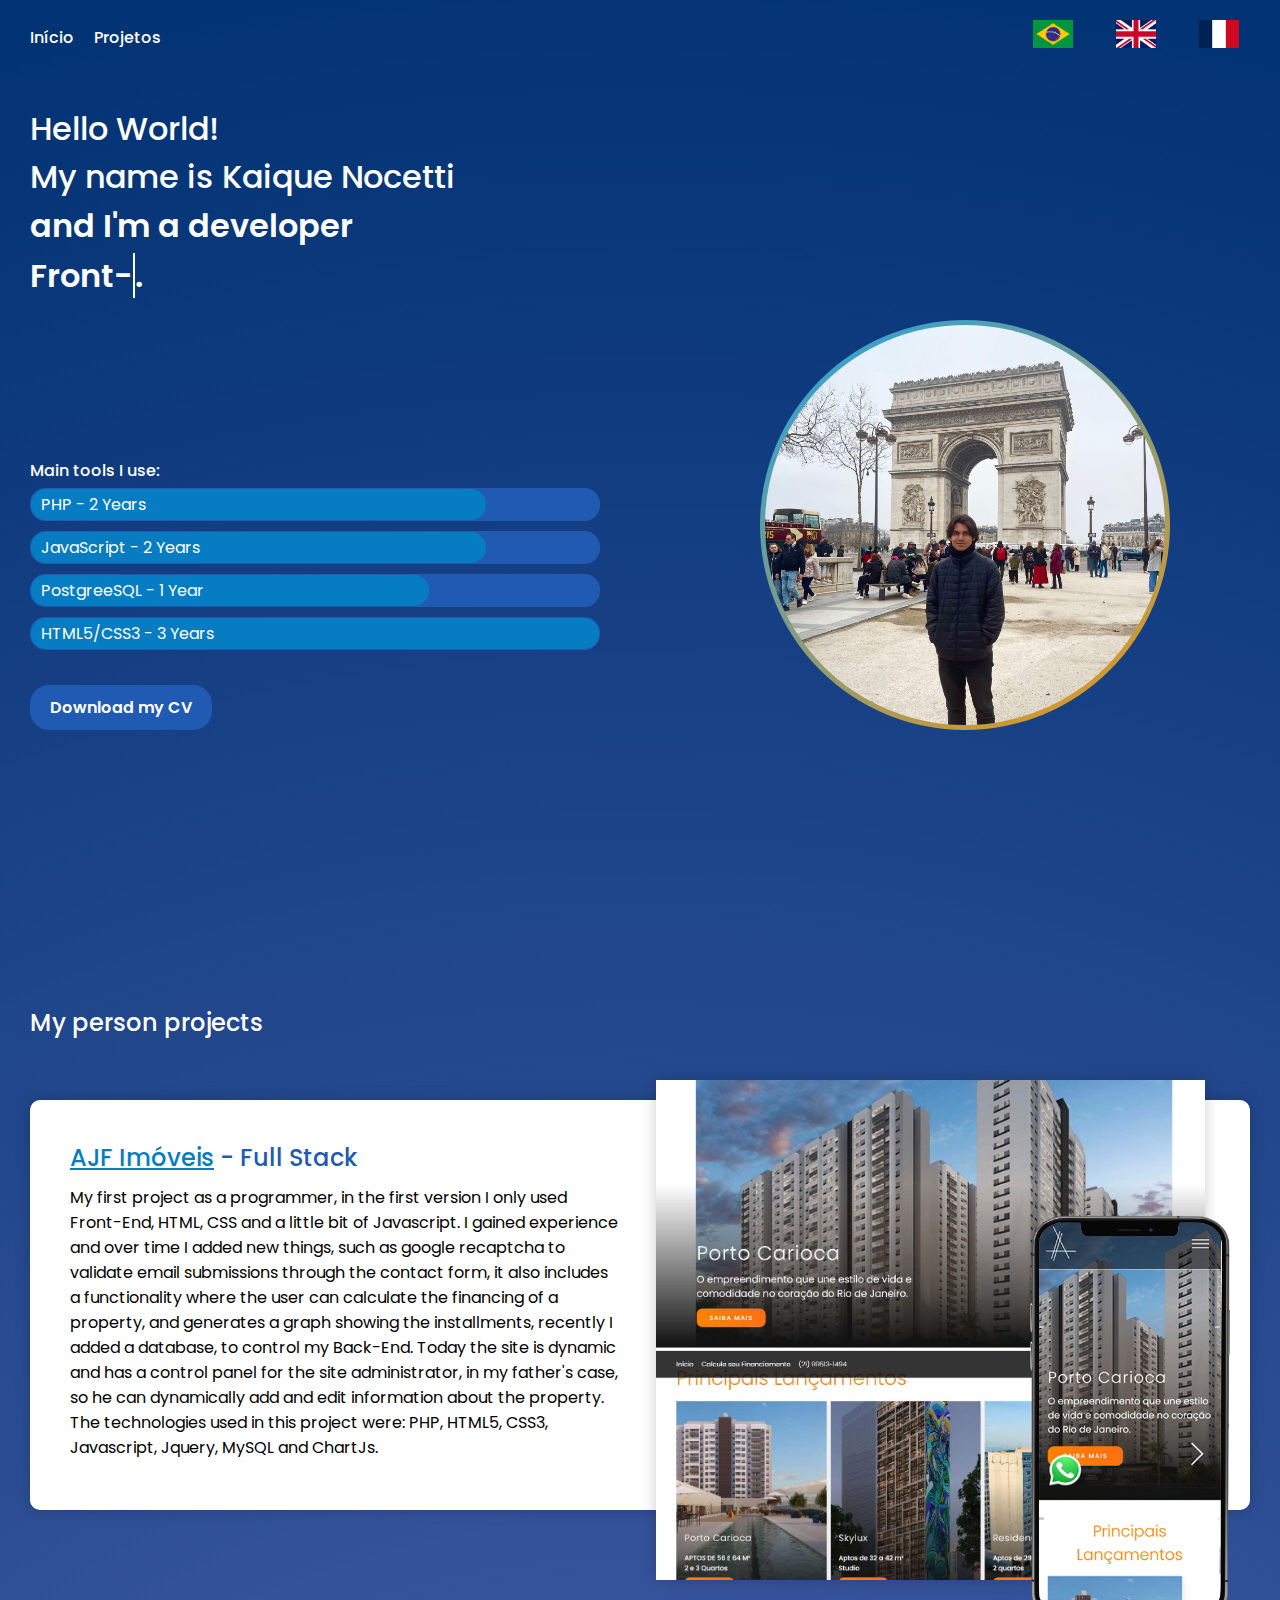
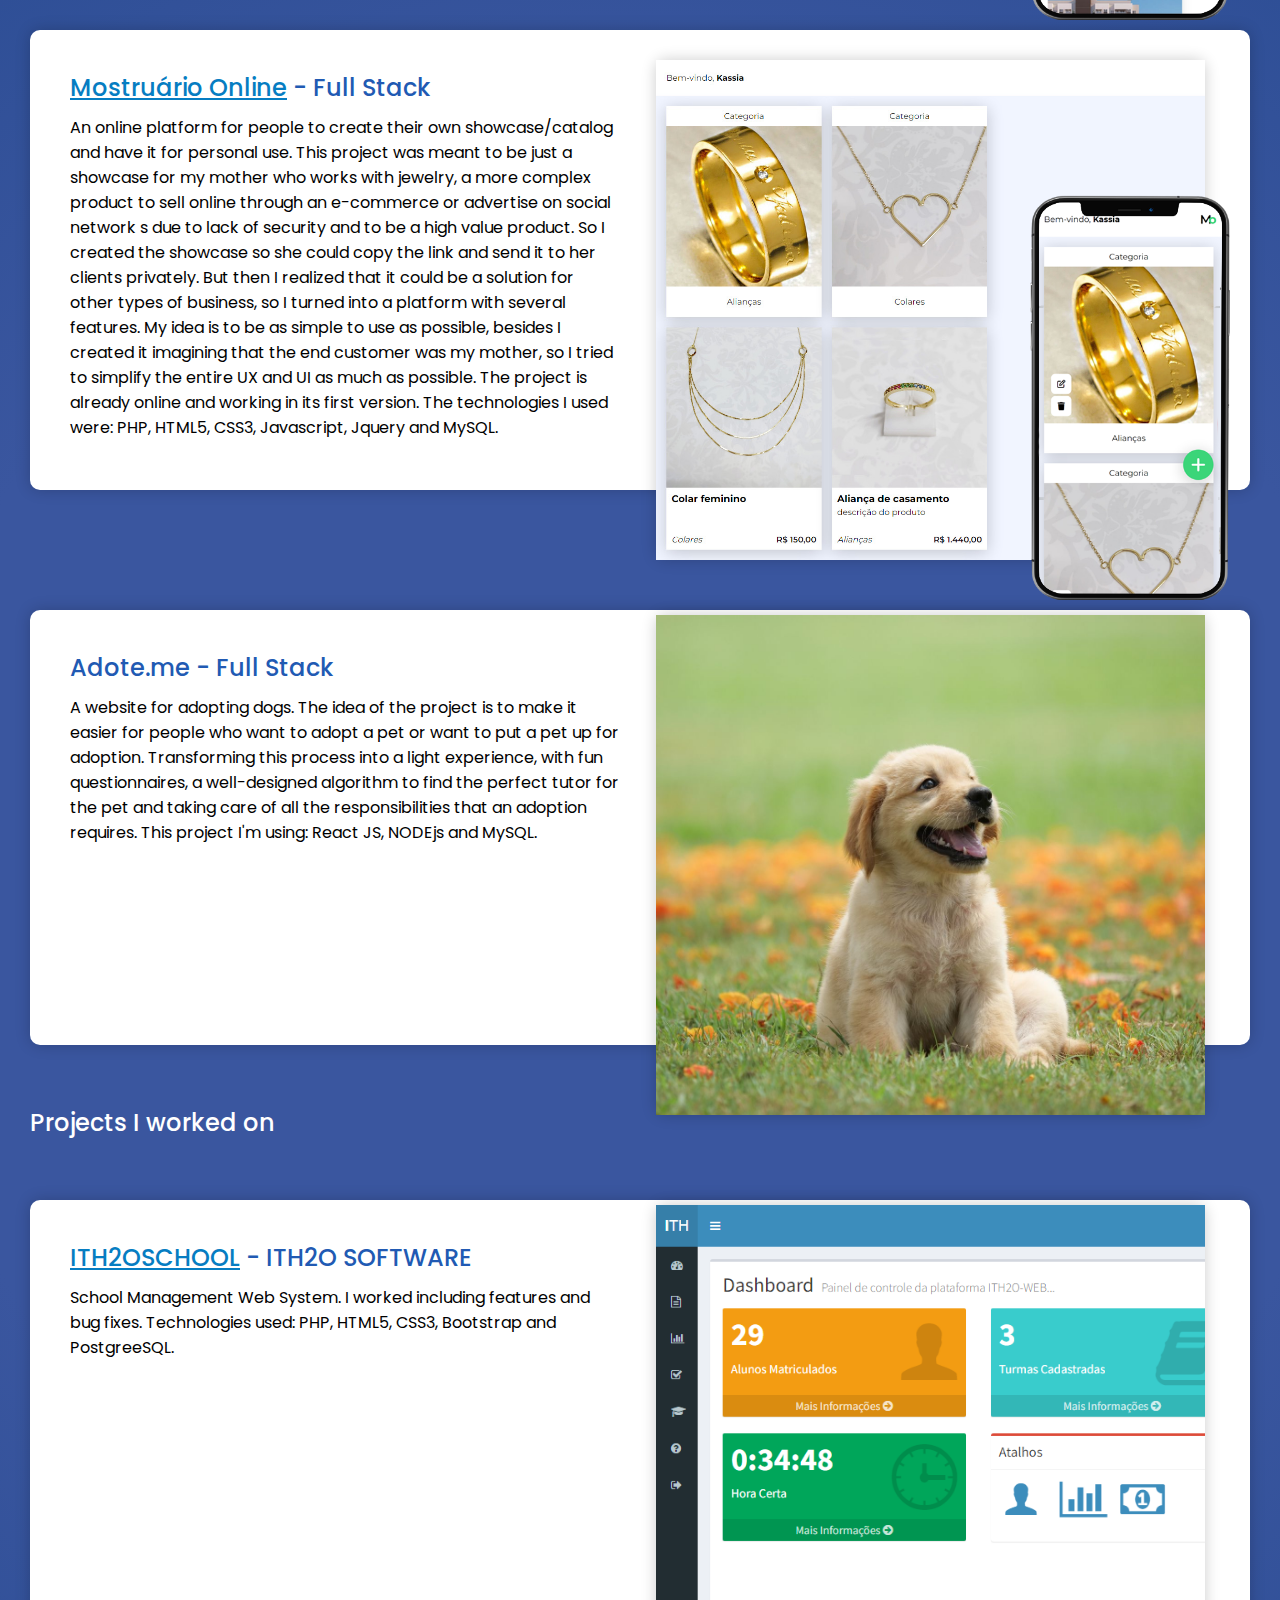
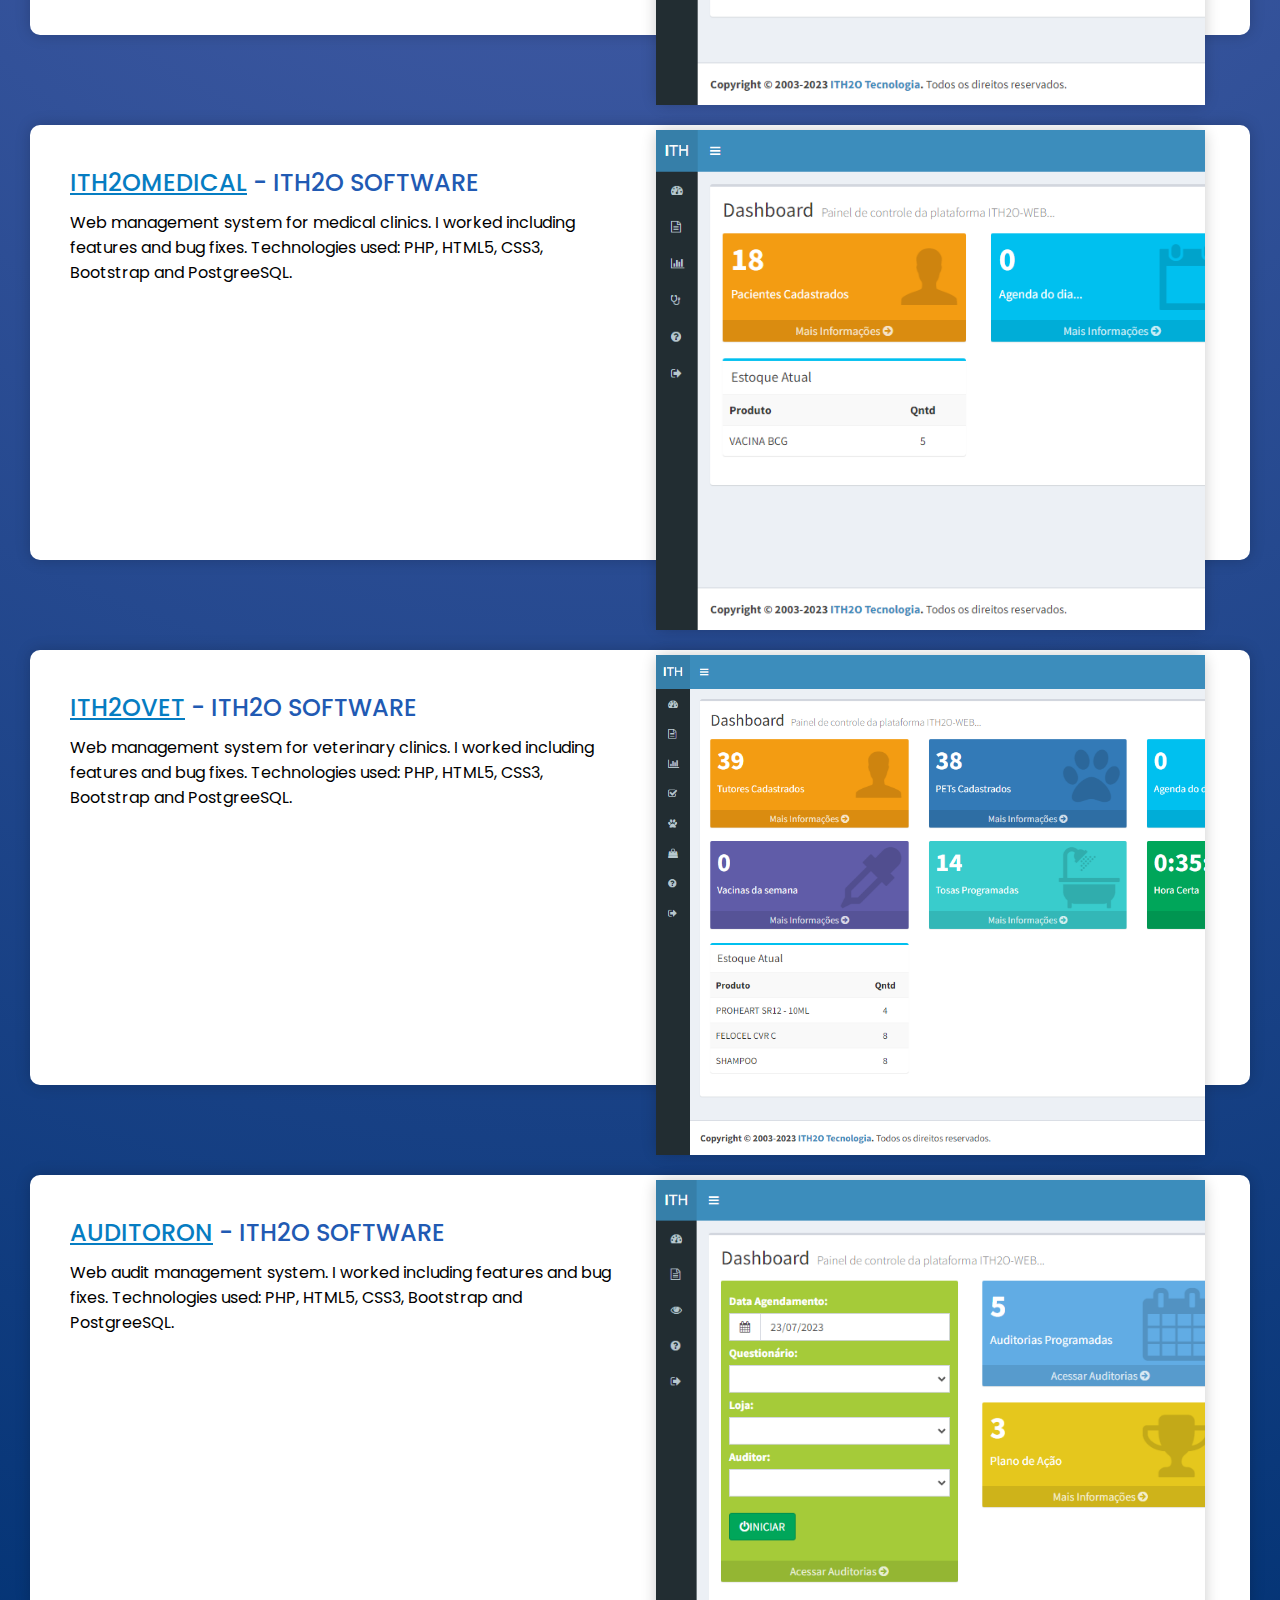
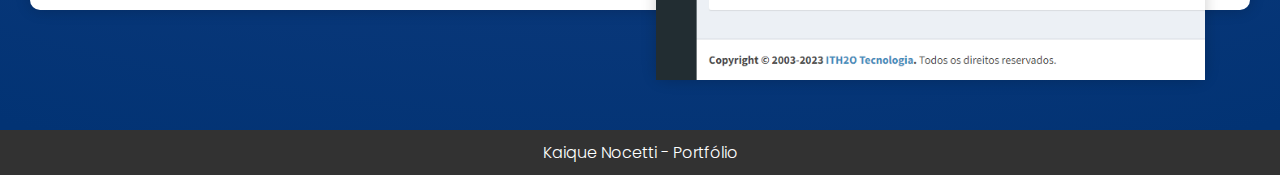
==== commit 30146ccc: "Correções de bugs e adições de novas funcionalidades" ====
--- a/index.html
+++ b/index.html
@@ -11,8 +11,8 @@
 <body class="bg">
 	<header class="w100 js-btw al-center p20">
 			<div class="w80 js-start al-center">
-				<a href="https://kaiqueno7.github.io/portifolio/">Início</a>
-				<button id="scroll">Projetos</button>
+				<a href="https://kaiqueno7.github.io/portfolio/" id="h1">Início</a>
+				<button class="scroll" id="h2">Projetos</button>
 			</div>
 			<div class="w20 js-center al-center">
 				<ul class="flags js-ard al-center w100">
@@ -59,7 +59,7 @@
 
 			<ul class="w100 js-start al-center sci">
 				<li><a href="https://github.com/KaiqueNo7" target="_blank"><i class="fa-brands fa-github"></i></a></li>
-				<li><a href="https://www.linkedin.com/in/kaique-nocetti-9950b7212/" target="_blank"><i class="fa-brands fa-linkedin"></i></a></li>
+				<li><a href="https://www.linkedin.com/in/kaique-nocetti/" target="_blank"><i class="fa-brands fa-linkedin"></i></a></li>
 				<li><a href="https://www.youtube.com/channel/UCOuMMc9V-acGRgJgxd-MBmw" target="_blank"><i class="fa-brands fa-youtube"></i></a></li>
 			</ul>
 		</div>	
@@ -69,8 +69,8 @@
 			</div>
 		</div>
 	</div>
-	<h2  id="#projects" class="t-w p30" id="p1">My person projects</h2>
-	<div class="hv100 js-btw w100 p30 column">
+	<h2 class="t-w p30" id="p1">My person projects</h2>
+	<div class="hv100 js-btw w100 p30 column" id="#projects">
 		<div class="w100 js-btw al-center card p20 m-b-120 m-column">
 			<div class="w50 js-btw al-start column p20">
 				<p class="t-b"><a href="https://ajfimoveis.com.br" target="_blank">AJF Imóveis</a> - Full Stack</p>
--- a/css/style.css
+++ b/css/style.css
@@ -1,604 +1,609 @@
-@import url('https://fonts.googleapis.com/css?family=Poppins: 100,200,300,400,500,600,700,800,900');
-
-* {
-	margin: 0;
-	padding: 0;
-	box-sizing: border-box;
-	font-family: 'Poppins',sans-serif;
-}
-
-:root {
-	--background: radial-gradient(circle, rgba(58,86,159,1) 29%, rgba(2,51,116,1) 98%);
-	--branco: #fff;
-	--vermelho: #f00;
-	--azul: #215ab3;
-	--sombra: 0 0 15px rgba(0,0,0,0.2);
-	--php: #7a86b8;
-	--js: #f0db4f;
-	--htlm: #e34c26;
-	--css: #264de4;
-}
-
-a {
-	color: #067dc2;
-}
-
-.hAuto {
-	height: auto;
-}
-
-.t-w {
-	font-weight: 500;
-	color: var(--branco);
-}
-
-.t-b {
-	font-size: 1.5em;
-	font-weight: 500;
-	color: var(--azul);
-}
-
-.css {
-	color: var(--css);
-}
-
-.js {
-	color: var(--js);
-}
-
-.html {
-	color: var(--htlm);
-}
-
-.php {
-	color: var(--php);
-}
-
-.bg {
-	background: var(--background);
-}
-
-.h100 {
-	height: 100%;
-}
-
-.h300 {
-	height: 300px;
-}
-
-.h400 {
-	height: 400px;
-}
-
-.hv100 {
-	min-height: 100vh;
-}
-
-.w10 {
-    width: 10%;
-}
-
-.w20 {
-    width: 20%;
-}
-
-.w30 {
-    width: 30%;
-}
-
-.w33 {
-    width: 30%;
-}
-
-.w40 {
-    width: 40%;
-}
-
-.w50 {
-    width: 50%;
-}
-
-.w60 {
-    width: 60%;
-}
-
-.w70 {
-    width: 70%;
-}
-
-.w80 {
-    width: 80%;
-}
-
-.w90 {
-    width: 90%;
-}
-
-.w100 {
-    width: 100%;
-}
-
-.g20 {
-	gap: 20px;
-}
-
-.p10 {
-    padding: 10px;
-}
-
-.p20 {
-    padding: 20px;
-}
-
-.p30 {
-    padding: 30px;
-}
-
-.p40 {
-    padding: 40px;
-}
-
-.p50 {
-    padding: 50px;
-}
-
-.p60 {
-    padding: 60px;
-}
-
-.p70 {
-    padding: 70px;
-}
-
-.p80 {
-    padding: 80px;
-}
-
-.p90 {
-    padding: 90px;
-}
-
-.m10-0 {
-	margin: 10px 0;
-}
-
-.p100 {
-    padding: 100px;
-}
-
-.p30-10 {
-    padding: 30px 10px;
-}
-
-.p10-30 {
-    padding: 10px 30px;
-}
-
-.p24-08 {
-    padding: 24px 08px;
-}
-
-.m10 {
-    margin: 10px;
-}
-
-.m20 {
-    margin: 20px;
-}
-
-.m30 {
-    margin: 30px;
-}
-
-.m40 {
-    margin: 40px;
-}
-
-.m50 {
-    margin: 50px;
-}
-
-.m60 {
-    margin: 60px;
-}
-
-.m70 {
-    margin: 70px;
-}
-
-.m80 {
-    margin: 80px;
-}
-
-.m90 {
-    margin: 90px;
-}
-
-.m100 {
-    margin: 100px;
-}
-
-.m30-10 {
-    margin: 30px 10px;
-}
-
-.m10-30 {
-    margin: 10px 30px;
-}
-
-.m24-08 {
-    margin: 24px 08px;
-}
-
-.m-b-90 {
-	margin-bottom: 90px;
-}
-
-.m-b-120 {
-	margin-bottom: 120px;
-}
-
-.js-start {
-    position: relative;
-    display: flex;
-    justify-content: start;
-}
-
-.js-center {
-    position: relative;
-    display: flex;
-    justify-content: center;
-}
-
-.js-end {
-    position: relative;
-    display: flex;
-    justify-content: end;
-}
-
-.js-btw {
-    position: relative;
-    display: flex;
-    justify-content: space-between;
-}
-
-.js-ard {
-    position: relative;
-    display: flex;
-    justify-content: space-around;
-}
-
-.al-start {
-    align-items: start;
-}
-
-.al-center {
-    align-items: center;
-}
-
-.al-end {
-    align-items: end;
-}
-
-.column {
-	flex-direction: column;
-}
-
-.flags li {
-	list-style: none;
-	text-align: center;
-	position: relative;
-}
-
-.flags li p {
-	color: var(--branco);
-    position: absolute;
-    bottom: -20px;
-	opacity: 0;
-	left: -20px;
-	transition: 0.3s;
-}
-
-.flags li:hover p {
-	opacity: 1;
-	left: 9px;
-}
-
-.flags li img {
-	width: 40px;
-	height: 28px;
-	cursor: pointer;
-	transition: 0.3s;
-}
-
-.flags li img:hover {
-	box-shadow: var(--sombra);
-}
-
-header {
-	transition: 0.3s;
-}
-
-header.sticky {
-	position: fixed;
-	top: 0;
-	left: 0;
-	box-shadow: var(--sombra);
-	background-color: var(--css);
-	padding: 10px;
-	z-index: 999;
-}
-
-header a,
-header button {
-	font-size: 1em;
-	color: var(--branco);;
-	font-weight: 500;
-	text-decoration: none;
-	margin: 0 10px;
-	cursor: pointer;
-	transition: 0.3s;
-	border: none;
-	background: transparent;
-}
-
-header a:hover,
-header button:hover {
-	color: #d5d5d5;
-}
-
-.circle {
-	position: relative;
-	width: 410px;
-	height: 410px;
-	border-radius: 50%;
-	display: flex;
-    justify-content: center;
-    align-items: center;
-    overflow: hidden;
-}
-
-.circle::before {
-	content: '';
-	position: absolute;
-	inset: -20px 0px;
-	background: linear-gradient(325deg, #F4970B, #1BA1ED);
-	transition: 0.5s;
-	animation: animate 4s linear infinite;
-	z-index: 1;
-}
-
-.circle:hover::before {
-	inset: -10px 140px;
-}
-
-@keyframes animate
-{
-	0% {
-		transform: rotate(0deg);
-	}
-
-	100% {
-		transform: rotate(360deg);
-	}
-}
-
-.circle::after {
-	content: '';
-	position: absolute;
-	inset: 6px;
-	background: var(--branco);;
-	border-radius: 50%;
-}
-
-.circle img {
-	width: 400px;
-	height: 400px;
-	border-radius: 50%;
-	z-index: 2;
-}
-
-.content-box h2 {
-	color: var(--branco);;
-	font-size: 2em;
-	font-weight: 500;
-}
-
-.content-box h1 {
-	color: var(--branco);;
-    font-size: 2em;
-    font-weight: 600;
-    line-height: 50px;
-}
-
-.text-project h2 {
-	color: #333;
-	font-size: 2em;
-	font-weight: 600;
-}
-
-.text-project p {
-	color: #333;
-    font-size: 1em;
-    font-weight: 500;
-}
-
-.content-box a {
-	position: relative;
-	display: inline-block;
-	font-size: 1em;
-	color: var(--branco);;
-	font-weight: 600;
-	padding: 10px 20px;
-	background: var(--azul);;
-	border-radius: 19px;
-	margin: 30px 0 10px;
-	text-decoration: none;
-	z-index: 1;
-	transition: 0.5s;
-	transform-origin: left;
-}
-
-.content-box a:hover {
-	background: var(--branco);;
-	color: var(--azul);;
-}
-
-.sci li {
-	list-style: none;
-}
-
-.sci li a {
-	font-size: 2em;
-	text-decoration: none;
-	color: var(--branco);;
-	margin: 0 10px;
-	transition: transform 0.3s;
-}
-
-.sci li a i{
-	transition: 0.3s;
-}
-
-.sci li a:hover i{
-	transform: translateY(-10px);
-}
-
-.text-animation {
-  animation: typing 3s steps(40, end);
-  overflow: hidden;
-  white-space: nowrap;
-  border-right: 2px solid var(--branco);;
-}
-
-@keyframes typing {
-  from { width: 0 }
-}
-
-.progress {
-	border: 1px solid var(--azul);
-	margin: 5px 0;
-	background: var(--azul);
-	width: 100%;
-	border-radius: 15px;
-}
-
-.temp {
-	background-color: #067dc2;
-	border-radius: 15px;
-	padding: 3px 10px;
-	color: var(--branco);
-}
-
-.card {
-	background: var(--branco);
-	box-shadow: var(--sombra);
-	border-radius: 10px;
-}
-
-.card-img-desktop {
-	position: absolute;
-    right: 45px;
-    width: 45%;
-    height: 500px;
-    box-shadow: var(--sombra);
-    border-radius: 9px;
-    bottom: -70px;
-}
-
-.card-img-desktop img {
-	position: absolute;
-	top: 0;
-	left: 0;
-	width: 100%;
-	height: 100%;
-	object-fit: cover;
-	object-position: left top;
-}
-
-.card-img-phone {
-	position: absolute;
-    right: 20px;
-    width: 200px;
-    height: 405px;
-    border-radius: 9px;
-    bottom: -110px;
-}
-
-.card-img-phone img {
-	position: absolute;
-	top: 0;
-	left: 0;
-	width: 100%;
-	height: 100%;
-	object-fit: cover;
-	object-position: top;
-}
-
-.css, .html, .php, .js {
-	font-size: 2em;
-}
-
-footer {
-	padding: 10px;
-	text-align: center;
-	background: #323232;
-}
-
-footer p {
-	color: var(--branco);;
-	font-weight: 300;
-	font-size: 1em;
-}
-
-@media screen and (max-width: 990px) {
-	.w50, .w33 {
-		width: 100%;
-	}
-
-	.card {
-		margin: 20px 0;
-	}
-
-	.card-img {
-		height: 370px;
-		margin: 10px 0;
-	}
-
-	.m-column {
-		flex-direction: column;
-	}
-
-	.card-img-desktop {
-		position: relative;
-		width: 100%;
-		right: auto;
-	}
-}
-
-@media screen and (max-width: 768px) {
-	header .w80,.w20 {
-		width: 50%;
-	}
-
-	.h300, .h400 {
-		height: 100%;
-	}
-
-	.m-b-90 {
-		margin-bottom: 120px;
-	}
-	
-	.m-b-120 {
-		margin-bottom: 180px;
-	}
-
-	.card-img-phone {
-		width: 120px;
-		height: 250px;
-	}
-
-	.temp {
-		font-size: 0.9em;
-	}
-}
+@import url('https://fonts.googleapis.com/css?family=Poppins: 100,200,300,400,500,600,700,800,900');
+
+* {
+	margin: 0;
+	padding: 0;
+	box-sizing: border-box;
+	font-family: 'Poppins',sans-serif;
+}
+
+:root {
+	--background: radial-gradient(circle, rgba(58,86,159,1) 29%, rgba(2,51,116,1) 98%);
+	--branco: #fff;
+	--vermelho: #f00;
+	--azul: #215ab3;
+	--sombra: 0 0 15px rgba(0,0,0,0.2);
+	--php: #7a86b8;
+	--js: #f0db4f;
+	--htlm: #e34c26;
+	--css: #264de4;
+}
+
+a {
+	color: #067dc2;
+}
+
+.hAuto {
+	height: auto;
+}
+
+.t-w {
+	font-weight: 500;
+	color: var(--branco);
+}
+
+.t-b {
+	font-size: 1.5em;
+	font-weight: 500;
+	color: var(--azul);
+}
+
+.css {
+	color: var(--css);
+}
+
+.js {
+	color: var(--js);
+}
+
+.html {
+	color: var(--htlm);
+}
+
+.php {
+	color: var(--php);
+}
+
+.bg {
+	background: var(--background);
+}
+
+.h100 {
+	height: 100%;
+}
+
+.h300 {
+	height: 300px;
+}
+
+.h400 {
+	height: 400px;
+}
+
+.hv100 {
+	min-height: 100vh;
+}
+
+.w10 {
+    width: 10%;
+}
+
+.w20 {
+    width: 20%;
+}
+
+.w30 {
+    width: 30%;
+}
+
+.w33 {
+    width: 30%;
+}
+
+.w40 {
+    width: 40%;
+}
+
+.w50 {
+    width: 50%;
+}
+
+.w60 {
+    width: 60%;
+}
+
+.w70 {
+    width: 70%;
+}
+
+.w80 {
+    width: 80%;
+}
+
+.w90 {
+    width: 90%;
+}
+
+.w100 {
+    width: 100%;
+}
+
+.g20 {
+	gap: 20px;
+}
+
+.p10 {
+    padding: 10px;
+}
+
+.p20 {
+    padding: 20px;
+}
+
+.p30 {
+    padding: 30px;
+}
+
+.p40 {
+    padding: 40px;
+}
+
+.p50 {
+    padding: 50px;
+}
+
+.p60 {
+    padding: 60px;
+}
+
+.p70 {
+    padding: 70px;
+}
+
+.p80 {
+    padding: 80px;
+}
+
+.p90 {
+    padding: 90px;
+}
+
+.m10-0 {
+	margin: 10px 0;
+}
+
+.p100 {
+    padding: 100px;
+}
+
+.p30-10 {
+    padding: 30px 10px;
+}
+
+.p10-30 {
+    padding: 10px 30px;
+}
+
+.p24-08 {
+    padding: 24px 08px;
+}
+
+.m10 {
+    margin: 10px;
+}
+
+.m20 {
+    margin: 20px;
+}
+
+.m30 {
+    margin: 30px;
+}
+
+.m40 {
+    margin: 40px;
+}
+
+.m50 {
+    margin: 50px;
+}
+
+.m60 {
+    margin: 60px;
+}
+
+.m70 {
+    margin: 70px;
+}
+
+.m80 {
+    margin: 80px;
+}
+
+.m90 {
+    margin: 90px;
+}
+
+.m100 {
+    margin: 100px;
+}
+
+.m30-10 {
+    margin: 30px 10px;
+}
+
+.m10-30 {
+    margin: 10px 30px;
+}
+
+.m24-08 {
+    margin: 24px 08px;
+}
+
+.m-b-90 {
+	margin-bottom: 90px;
+}
+
+.m-b-120 {
+	margin-bottom: 120px;
+}
+
+.js-start {
+    position: relative;
+    display: flex;
+    justify-content: start;
+}
+
+.js-center {
+    position: relative;
+    display: flex;
+    justify-content: center;
+}
+
+.js-end {
+    position: relative;
+    display: flex;
+    justify-content: end;
+}
+
+.js-btw {
+    position: relative;
+    display: flex;
+    justify-content: space-between;
+}
+
+.js-ard {
+    position: relative;
+    display: flex;
+    justify-content: space-around;
+}
+
+.al-start {
+    align-items: start;
+}
+
+.al-center {
+    align-items: center;
+}
+
+.al-end {
+    align-items: end;
+}
+
+.column {
+	flex-direction: column;
+}
+
+.flags li {
+	list-style: none;
+	text-align: center;
+	position: relative;
+}
+
+.flags li p {
+	color: var(--branco);
+    position: absolute;
+    bottom: -20px;
+	opacity: 0;
+	left: -20px;
+	transition: 0.3s;
+}
+
+.flags li:hover p {
+	opacity: 1;
+	left: 9px;
+}
+
+.flags li img {
+	width: 40px;
+	height: 28px;
+	cursor: pointer;
+	transition: 0.3s;
+}
+
+.flags li img:hover {
+	box-shadow: var(--sombra);
+}
+
+header {
+	transition: 0.3s;
+}
+
+header.sticky {
+	position: fixed;
+	top: 0;
+	left: 0;
+	box-shadow: var(--sombra);
+	background-color: var(--css);
+	padding: 10px;
+	z-index: 999;
+}
+
+header a,
+header button {
+	font-size: 1em;
+	color: var(--branco);;
+	font-weight: 500;
+	text-decoration: none;
+	margin: 0 10px;
+	cursor: pointer;
+	transition: 0.3s;
+	border: none;
+	background: transparent;
+}
+
+header a:hover,
+header button:hover {
+	color: #d5d5d5;
+}
+
+.circle {
+	position: relative;
+	width: 410px;
+	height: 410px;
+	border-radius: 50%;
+	display: flex;
+    justify-content: center;
+    align-items: center;
+    overflow: hidden;
+}
+
+.circle::before {
+	content: '';
+	position: absolute;
+	inset: -20px 0px;
+	background: linear-gradient(325deg, #F4970B, #1BA1ED);
+	transition: 0.5s;
+	animation: animate 4s linear infinite;
+	z-index: 1;
+}
+
+.circle:hover::before {
+	inset: -10px 140px;
+}
+
+@keyframes animate
+{
+	0% {
+		transform: rotate(0deg);
+	}
+
+	100% {
+		transform: rotate(360deg);
+	}
+}
+
+.circle::after {
+	content: '';
+	position: absolute;
+	inset: 6px;
+	background: var(--branco);;
+	border-radius: 50%;
+}
+
+.circle img {
+	width: 400px;
+	height: 400px;
+	border-radius: 50%;
+	z-index: 2;
+}
+
+.content-box h2 {
+	color: var(--branco);;
+	font-size: 2em;
+	font-weight: 500;
+}
+
+.content-box h1 {
+	color: var(--branco);;
+    font-size: 2em;
+    font-weight: 600;
+    line-height: 50px;
+}
+
+.text-project h2 {
+	color: #333;
+	font-size: 2em;
+	font-weight: 600;
+}
+
+.text-project p {
+	color: #333;
+    font-size: 1em;
+    font-weight: 500;
+}
+
+.content-box a {
+	position: relative;
+	display: inline-block;
+	font-size: 1em;
+	color: var(--branco);;
+	font-weight: 600;
+	padding: 10px 20px;
+	background: var(--azul);;
+	border-radius: 19px;
+	margin: 30px 0 10px;
+	text-decoration: none;
+	z-index: 1;
+	transition: 0.5s;
+	transform-origin: left;
+}
+
+.content-box a:hover {
+	background: var(--branco);;
+	color: var(--azul);;
+}
+
+.sci li {
+	list-style: none;
+}
+
+.sci li a {
+	font-size: 2em;
+	text-decoration: none;
+	color: var(--branco);;
+	margin: 0 10px;
+	transition: transform 0.3s;
+}
+
+.sci li a i{
+	transition: 0.3s;
+}
+
+.sci li a:hover i{
+	transform: translateY(-10px);
+}
+
+.text-animation {
+  animation: typing 3s steps(40, end);
+  overflow: hidden;
+  white-space: nowrap;
+  border-right: 2px solid var(--branco);;
+}
+
+@keyframes typing {
+  from { width: 0 }
+}
+
+.progress {
+	border: 1px solid var(--azul);
+	margin: 5px 0;
+	background: var(--azul);
+	width: 100%;
+	border-radius: 15px;
+}
+
+.temp {
+	background-color: #067dc2;
+	border-radius: 15px;
+	padding: 3px 10px;
+	color: var(--branco);
+}
+
+.card {
+	background: var(--branco);
+	box-shadow: var(--sombra);
+	border-radius: 10px;
+}
+
+.card-img-desktop {
+	position: absolute;
+    right: 45px;
+    width: 45%;
+    height: 500px;
+    box-shadow: var(--sombra);
+    border-radius: 9px;
+    bottom: -70px;
+}
+
+.card-img-desktop img {
+	position: absolute;
+	top: 0;
+	left: 0;
+	width: 100%;
+	height: 100%;
+	object-fit: cover;
+	object-position: left top;
+	transition: 0.3;
+}
+
+.card-img-desktop:hover img {
+	object-position: bottom;
+}
+
+.card-img-phone {
+	position: absolute;
+    right: 20px;
+    width: 200px;
+    height: 405px;
+    border-radius: 9px;
+    bottom: -110px;
+}
+
+.card-img-phone img {
+	position: absolute;
+	top: 0;
+	left: 0;
+	width: 100%;
+	height: 100%;
+	object-fit: cover;
+	object-position: top;
+}
+
+.css, .html, .php, .js {
+	font-size: 2em;
+}
+
+footer {
+	padding: 10px;
+	text-align: center;
+	background: #323232;
+}
+
+footer p {
+	color: var(--branco);;
+	font-weight: 300;
+	font-size: 1em;
+}
+
+@media screen and (max-width: 990px) {
+	.w50, .w33 {
+		width: 100%;
+	}
+
+	.card {
+		margin: 20px 0;
+	}
+
+	.card-img {
+		height: 370px;
+		margin: 10px 0;
+	}
+
+	.m-column {
+		flex-direction: column;
+	}
+
+	.card-img-desktop {
+		position: relative;
+		width: 100%;
+		right: auto;
+	}
+}
+
+@media screen and (max-width: 768px) {
+	header .w80,.w20 {
+		width: 50%;
+	}
+
+	.h300, .h400 {
+		height: 100%;
+	}
+
+	.m-b-90 {
+		margin-bottom: 120px;
+	}
+	
+	.m-b-120 {
+		margin-bottom: 180px;
+	}
+
+	.card-img-phone {
+		width: 120px;
+		height: 250px;
+	}
+
+	.temp {
+		font-size: 0.9em;
+	}
+}
